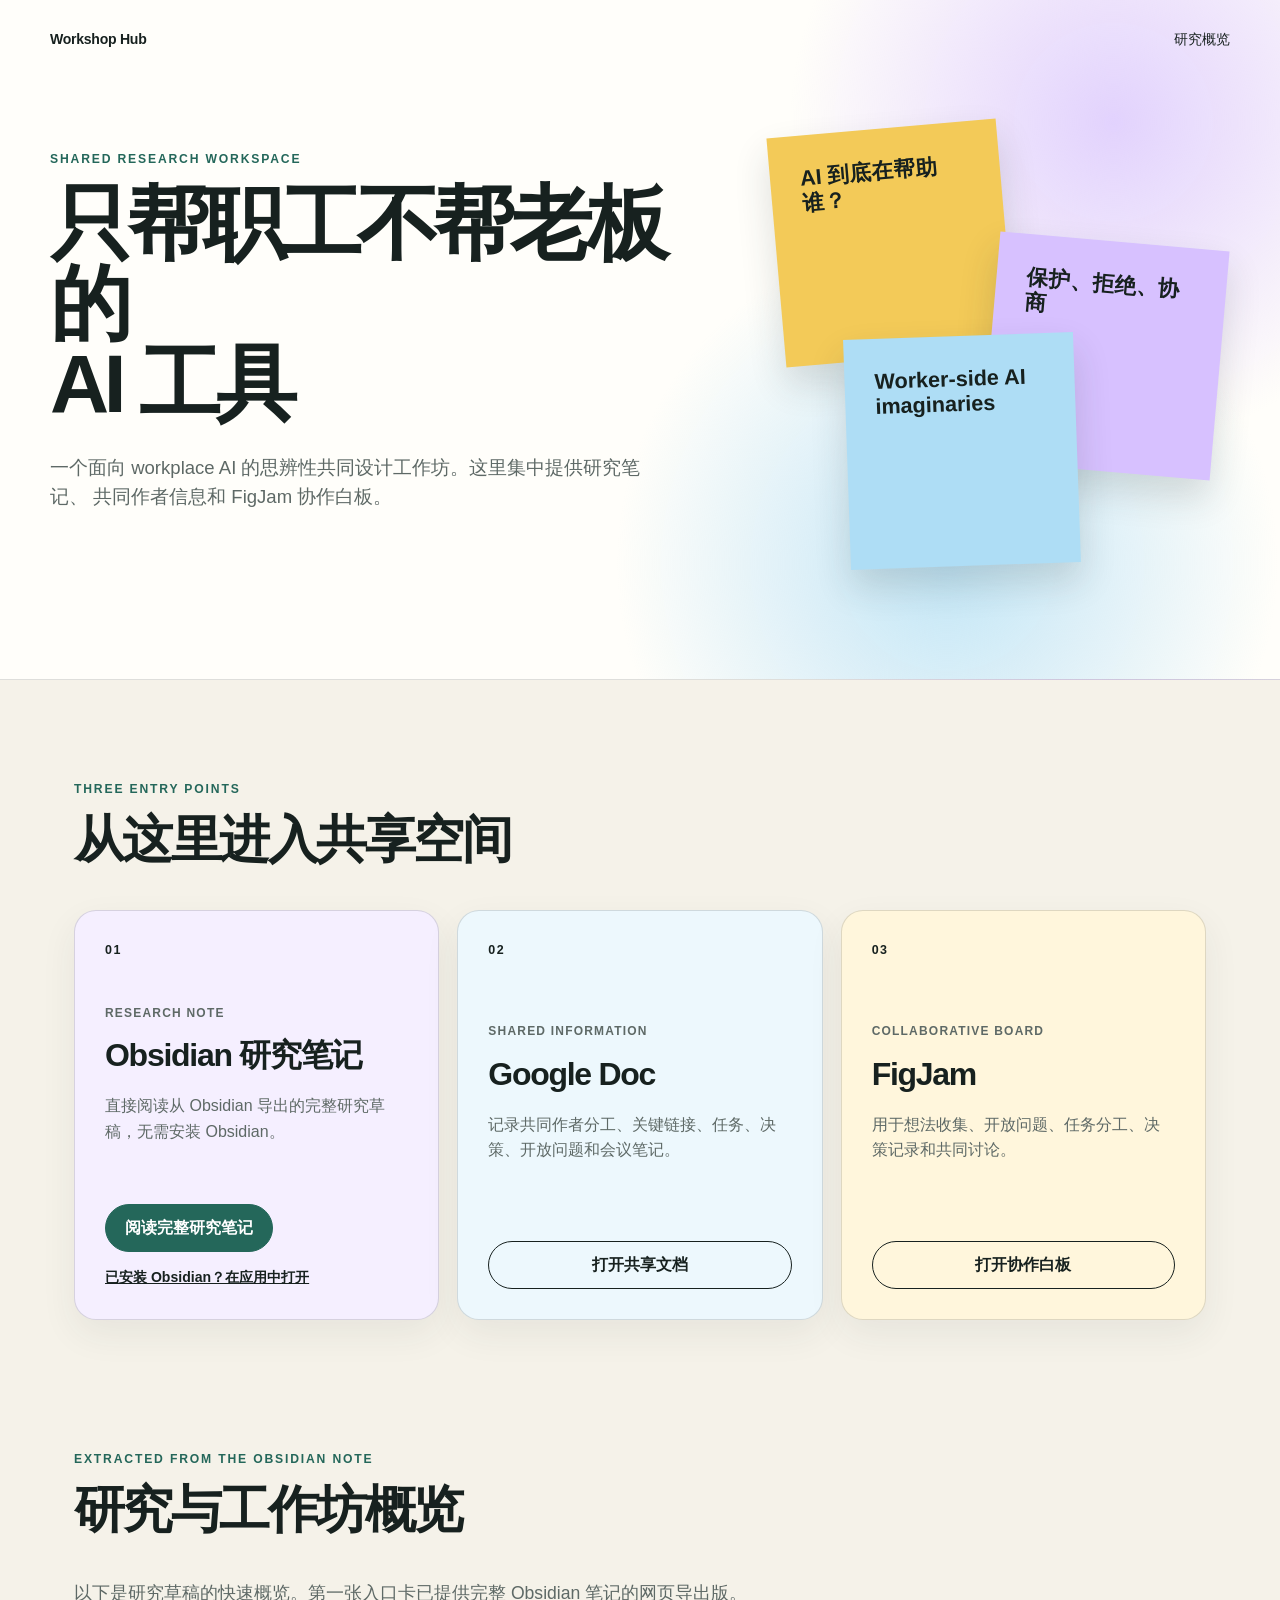
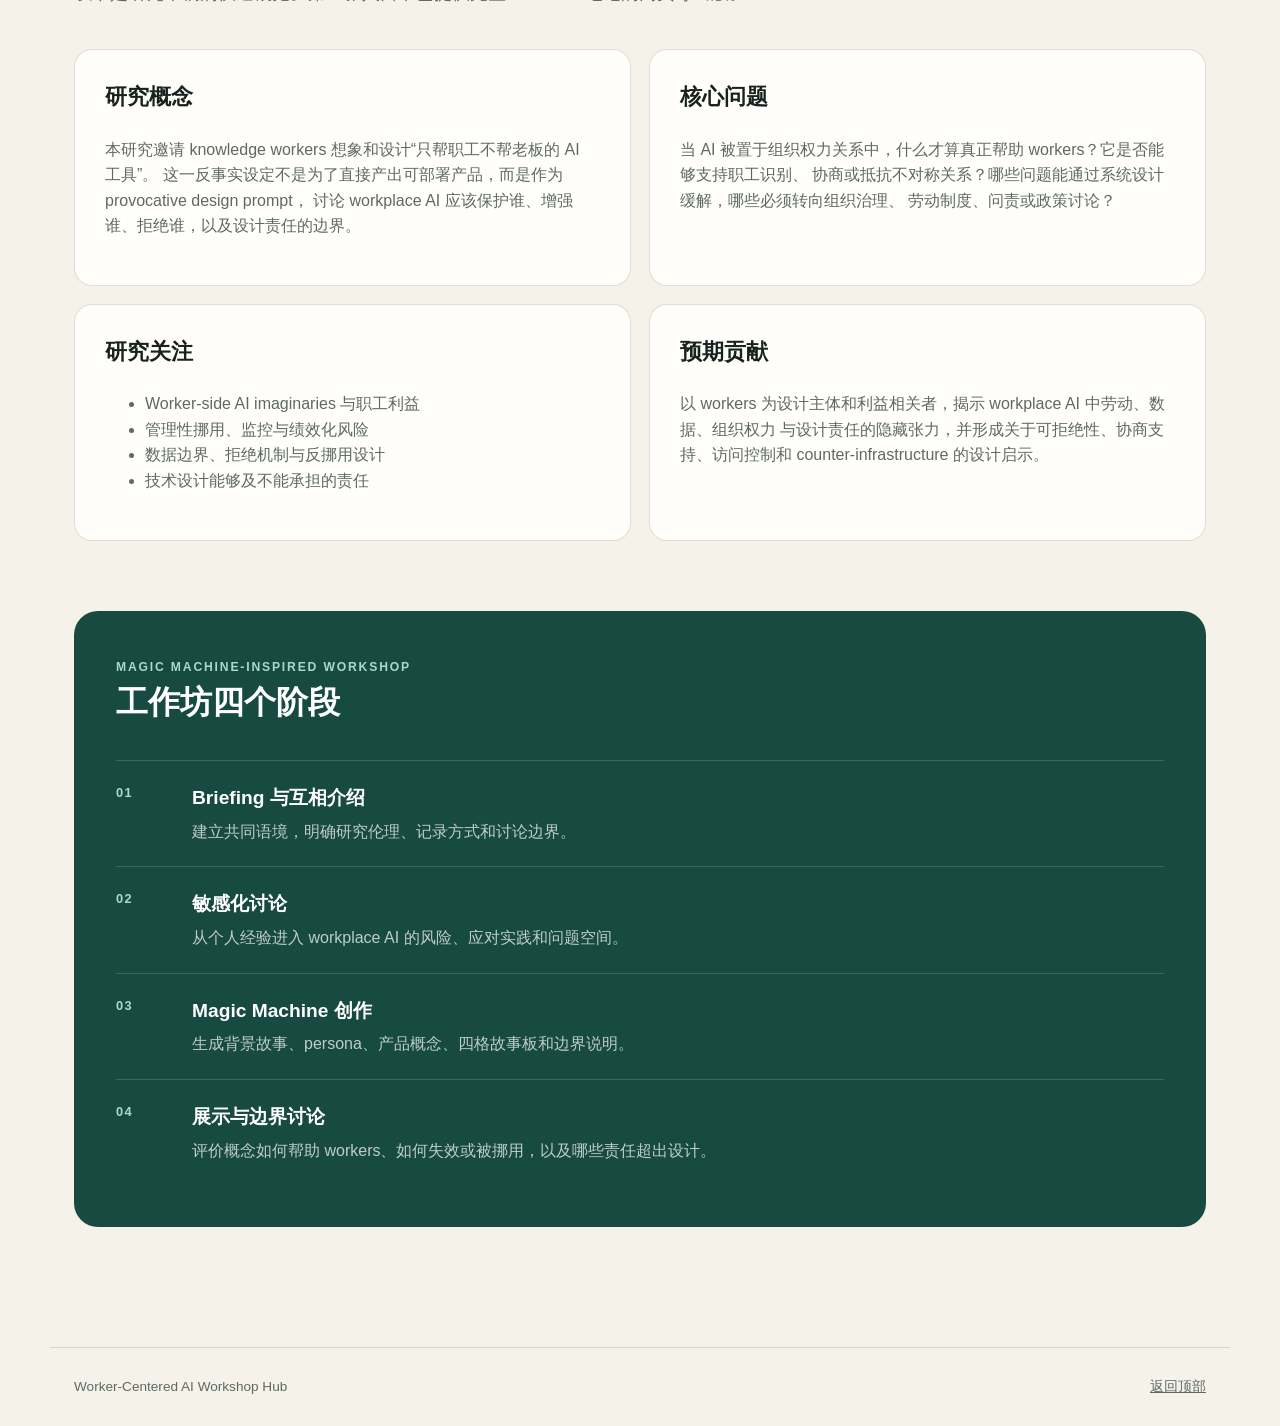
==== index.html @ a4d55bc5 "Publish full Obsidian workshop note" ====
<!doctype html>
<html lang="zh-CN">
<head>
  <meta charset="utf-8">
  <meta name="viewport" content="width=device-width, initial-scale=1">
  <title>只帮职工不帮老板的 AI 工具 | Workshop Hub</title>
  <meta name="description" content="面向共同作者的 Worker-Centered AI Workshop 共享入口：Obsidian 研究笔记、Google Doc 和 FigJam。">
  <meta property="og:type" content="website">
  <meta property="og:title" content="Worker-Centered AI Workshop Hub">
  <meta property="og:description" content="研究笔记、共享文档与协作白板的统一入口。">
  <meta property="og:url" content="https://xuexiao-sean.github.io/worker-centered-ai-workshop/">
  <meta property="og:image" content="https://xuexiao-sean.github.io/worker-centered-ai-workshop/preview.png">
  <meta property="og:image:alt" content="Worker-Centered AI Workshop Hub">
  <meta name="twitter:card" content="summary_large_image">
  <meta name="twitter:title" content="Worker-Centered AI Workshop Hub">
  <meta name="twitter:description" content="研究笔记、共享文档与协作白板的统一入口。">
  <meta name="twitter:image" content="https://xuexiao-sean.github.io/worker-centered-ai-workshop/preview.png">
  <link rel="stylesheet" href="styles.css">
</head>
<body>
  <header class="hero">
    <nav>
      <span class="wordmark">Workshop Hub</span>
      <a href="#overview">研究概览</a>
    </nav>
    <div class="hero-grid">
      <div>
        <p class="eyebrow">Shared research workspace</p>
        <h1>只帮职工不帮老板的<br>AI 工具</h1>
        <p class="hero-copy">
          一个面向 workplace AI 的思辨性共同设计工作坊。这里集中提供研究笔记、
          共同作者信息和 FigJam 协作白板。
        </p>
      </div>
      <div class="sticky-stack" aria-hidden="true">
        <div class="sticky yellow">AI 到底在帮助谁？</div>
        <div class="sticky violet">保护、拒绝、协商</div>
        <div class="sticky blue">Worker-side AI imaginaries</div>
      </div>
    </div>
  </header>

  <main>
    <section class="entry-section" aria-labelledby="entry-title">
      <div class="section-heading">
        <p class="eyebrow">Three entry points</p>
        <h2 id="entry-title">从这里进入共享空间</h2>
      </div>

      <div class="entry-grid">
        <article class="entry-card obsidian-card">
          <span class="card-number">01</span>
          <div>
            <p class="card-kicker">Research note</p>
            <h3>Obsidian 研究笔记</h3>
            <p>直接阅读从 Obsidian 导出的完整研究草稿，无需安装 Obsidian。</p>
          </div>
          <div class="card-actions">
            <a class="button primary" href="note.html">阅读完整研究笔记</a>
            <a
              class="text-link"
              href="obsidian://open?vault=New&amp;file=%E5%8F%AA%E5%B8%AE%E8%81%8C%E5%B7%A5%E4%B8%8D%E5%B8%AE%E8%80%81%E6%9D%BF%E7%9A%84AI%E5%B7%A5%E5%85%B7%20%E8%AE%BE%E8%AE%A1%E5%B7%A5%E4%BD%9C%E5%9D%8A"
            >已安装 Obsidian？在应用中打开</a>
          </div>
        </article>

        <article class="entry-card doc-card">
          <span class="card-number">02</span>
          <div>
            <p class="card-kicker">Shared information</p>
            <h3>Google Doc</h3>
            <p>记录共同作者分工、关键链接、任务、决策、开放问题和会议笔记。</p>
          </div>
          <a
            class="button"
            href="https://docs.google.com/document/d/18f2Ceizj-aNoRH06cTeXVBerewqYOq-yPvofS_Jvntw/edit"
          >打开共享文档</a>
        </article>

        <article class="entry-card figjam-card">
          <span class="card-number">03</span>
          <div>
            <p class="card-kicker">Collaborative board</p>
            <h3>FigJam</h3>
            <p>用于想法收集、开放问题、任务分工、决策记录和共同讨论。</p>
          </div>
          <a
            class="button"
            href="https://www.figma.com/board/lMShEowR6OIwgk7V3g01PI/Co-author-Shared-Workspace"
          >打开协作白板</a>
        </article>
      </div>
    </section>

    <section class="overview" id="overview" aria-labelledby="overview-title">
      <div class="overview-intro">
        <p class="eyebrow">Extracted from the Obsidian note</p>
        <h2 id="overview-title">研究与工作坊概览</h2>
        <p>
          以下是研究草稿的快速概览。第一张入口卡已提供完整 Obsidian 笔记的网页导出版。
        </p>
      </div>

      <div class="content-grid">
        <article>
          <h3>研究概念</h3>
          <p>
            本研究邀请 knowledge workers 想象和设计“只帮职工不帮老板的 AI 工具”。
            这一反事实设定不是为了直接产出可部署产品，而是作为 provocative design prompt，
            讨论 workplace AI 应该保护谁、增强谁、拒绝谁，以及设计责任的边界。
          </p>
        </article>
        <article>
          <h3>核心问题</h3>
          <p>
            当 AI 被置于组织权力关系中，什么才算真正帮助 workers？它是否能够支持职工识别、
            协商或抵抗不对称关系？哪些问题能通过系统设计缓解，哪些必须转向组织治理、
            劳动制度、问责或政策讨论？
          </p>
        </article>
        <article>
          <h3>研究关注</h3>
          <ul>
            <li>Worker-side AI imaginaries 与职工利益</li>
            <li>管理性挪用、监控与绩效化风险</li>
            <li>数据边界、拒绝机制与反挪用设计</li>
            <li>技术设计能够及不能承担的责任</li>
          </ul>
        </article>
        <article>
          <h3>预期贡献</h3>
          <p>
            以 workers 为设计主体和利益相关者，揭示 workplace AI 中劳动、数据、组织权力
            与设计责任的隐藏张力，并形成关于可拒绝性、协商支持、访问控制和
            counter-infrastructure 的设计启示。
          </p>
        </article>
      </div>

      <div class="workshop-flow">
        <div class="flow-heading">
          <p class="eyebrow">Magic Machine-inspired workshop</p>
          <h3>工作坊四个阶段</h3>
        </div>
        <ol>
          <li>
            <span>01</span>
            <div><strong>Briefing 与互相介绍</strong><p>建立共同语境，明确研究伦理、记录方式和讨论边界。</p></div>
          </li>
          <li>
            <span>02</span>
            <div><strong>敏感化讨论</strong><p>从个人经验进入 workplace AI 的风险、应对实践和问题空间。</p></div>
          </li>
          <li>
            <span>03</span>
            <div><strong>Magic Machine 创作</strong><p>生成背景故事、persona、产品概念、四格故事板和边界说明。</p></div>
          </li>
          <li>
            <span>04</span>
            <div><strong>展示与边界讨论</strong><p>评价概念如何帮助 workers、如何失效或被挪用，以及哪些责任超出设计。</p></div>
          </li>
        </ol>
      </div>
    </section>
  </main>

  <footer>
    <p>Worker-Centered AI Workshop Hub</p>
    <a href="#top">返回顶部</a>
  </footer>
</body>
</html>
---- styles.css ----
:root {
  --ink: #17211f;
  --muted: #5e6966;
  --line: rgba(23, 33, 31, 0.14);
  --paper: #f5f2e9;
  --surface: #fffefa;
  --green: #24675a;
  --green-dark: #174a41;
  --yellow: #f3ca58;
  --violet: #d7c1ff;
  --blue: #aeddF5;
  --pink: #f5cce2;
}

* { box-sizing: border-box; }
html { scroll-behavior: smooth; }
body {
  margin: 0;
  color: var(--ink);
  background: var(--paper);
  font-family: Inter, ui-sans-serif, -apple-system, BlinkMacSystemFont, "Segoe UI", sans-serif;
  line-height: 1.6;
}
a { color: inherit; }
.hero {
  min-height: 680px;
  padding: 28px max(24px, calc((100vw - 1180px) / 2));
  overflow: hidden;
  background:
    radial-gradient(circle at 87% 18%, rgba(215,193,255,.72), transparent 26%),
    radial-gradient(circle at 74% 83%, rgba(174,221,245,.74), transparent 30%),
    var(--surface);
  border-bottom: 1px solid var(--line);
}
nav {
  display: flex;
  align-items: center;
  justify-content: space-between;
  font-size: .88rem;
}
nav a { text-decoration: none; }
.wordmark { font-weight: 850; letter-spacing: -.02em; }
.hero-grid {
  display: grid;
  grid-template-columns: 1.1fr .9fr;
  align-items: center;
  gap: 60px;
  min-height: 580px;
}
.eyebrow {
  margin: 0 0 14px;
  color: var(--green);
  font-size: .76rem;
  font-weight: 850;
  letter-spacing: .15em;
  text-transform: uppercase;
}
h1, h2, h3, p { margin-top: 0; }
h1 {
  margin-bottom: 28px;
  font-size: clamp(3rem, 6.4vw, 6.3rem);
  line-height: .98;
  letter-spacing: -.065em;
}
.hero-copy {
  max-width: 670px;
  color: var(--muted);
  font-size: 1.16rem;
}
.sticky-stack { position: relative; min-height: 450px; }
.sticky {
  position: absolute;
  width: 230px;
  min-height: 230px;
  padding: 30px;
  box-shadow: 0 18px 36px rgba(38,52,48,.16);
  font-size: 1.35rem;
  font-weight: 820;
  line-height: 1.18;
}
.sticky.yellow { top: 12px; left: 10%; transform: rotate(-5deg); background: var(--yellow); }
.sticky.violet { top: 125px; right: 2%; transform: rotate(5deg); background: var(--violet); }
.sticky.blue { bottom: 0; left: 24%; transform: rotate(-2deg); background: var(--blue); }
main { max-width: 1180px; margin: auto; padding: 100px 24px 120px; }
.section-heading { max-width: 700px; margin-bottom: 38px; }
h2 { font-size: clamp(2.4rem, 4vw, 4.5rem); line-height: 1.05; letter-spacing: -.05em; }
.entry-grid { display: grid; grid-template-columns: repeat(3, 1fr); gap: 18px; }
.entry-card {
  min-height: 410px;
  padding: 30px;
  display: flex;
  flex-direction: column;
  justify-content: space-between;
  border: 1px solid var(--line);
  border-radius: 22px;
  box-shadow: 0 14px 36px rgba(42,54,51,.07);
}
.obsidian-card { background: #f5efff; }
.doc-card { background: #edf8fd; }
.figjam-card { background: #fff6dc; }
.card-number { font-size: .78rem; font-weight: 850; letter-spacing: .12em; }
.card-kicker { margin-bottom: 7px; color: var(--muted); font-size: .75rem; font-weight: 800; text-transform: uppercase; letter-spacing: .1em; }
.entry-card h3 { margin-bottom: 12px; font-size: 2rem; letter-spacing: -.04em; }
.entry-card p { color: var(--muted); }
.button {
  display: inline-flex;
  min-height: 48px;
  padding: 0 19px;
  align-items: center;
  justify-content: center;
  border: 1px solid var(--ink);
  border-radius: 999px;
  font-weight: 800;
  text-decoration: none;
}
.button.primary { color: white; border-color: var(--green); background: var(--green); }
.button:hover { transform: translateY(-2px); box-shadow: 0 9px 20px rgba(28,55,49,.12); }
.card-actions { display: flex; flex-direction: column; align-items: flex-start; gap: 14px; }
.text-link { font-size: .88rem; font-weight: 780; }
.overview { padding-top: 130px; }
.overview-intro { max-width: 760px; }
.overview-intro > p:last-child { color: var(--muted); font-size: 1.1rem; }
.content-grid { display: grid; grid-template-columns: repeat(2, 1fr); gap: 18px; margin-top: 42px; }
.content-grid article {
  padding: 30px;
  border: 1px solid var(--line);
  border-radius: 18px;
  background: var(--surface);
}
.content-grid h3 { font-size: 1.35rem; }
.content-grid p, .content-grid li { color: var(--muted); }
.workshop-flow { margin-top: 70px; padding: 42px; border-radius: 24px; color: white; background: var(--green-dark); }
.workshop-flow .eyebrow { color: #a9d9cb; }
.workshop-flow h3 { font-size: 2rem; }
.workshop-flow ol { margin: 32px 0 0; padding: 0; list-style: none; }
.workshop-flow li { display: grid; grid-template-columns: 54px 1fr; gap: 22px; padding: 22px 0; border-top: 1px solid rgba(255,255,255,.16); }
.workshop-flow li > span { color: #a9d9cb; font-size: .8rem; font-weight: 850; letter-spacing: .1em; }
.workshop-flow strong { font-size: 1.2rem; }
.workshop-flow p { margin: 5px 0 0; color: rgba(255,255,255,.72); }
footer {
  max-width: 1180px;
  margin: auto;
  padding: 28px 24px;
  display: flex;
  justify-content: space-between;
  border-top: 1px solid var(--line);
  color: var(--muted);
  font-size: .85rem;
}
footer p { margin: 0; }
@media (max-width: 850px) {
  .hero-grid, .entry-grid, .content-grid { grid-template-columns: 1fr; }
  .hero-grid { padding-top: 80px; }
  .sticky-stack { min-height: 420px; }
  .entry-card { min-height: 330px; }
}
@media (max-width: 520px) {
  .hero { min-height: auto; }
  .sticky { width: 180px; min-height: 180px; padding: 22px; font-size: 1.05rem; }
  .workshop-flow { padding: 28px 22px; }
}
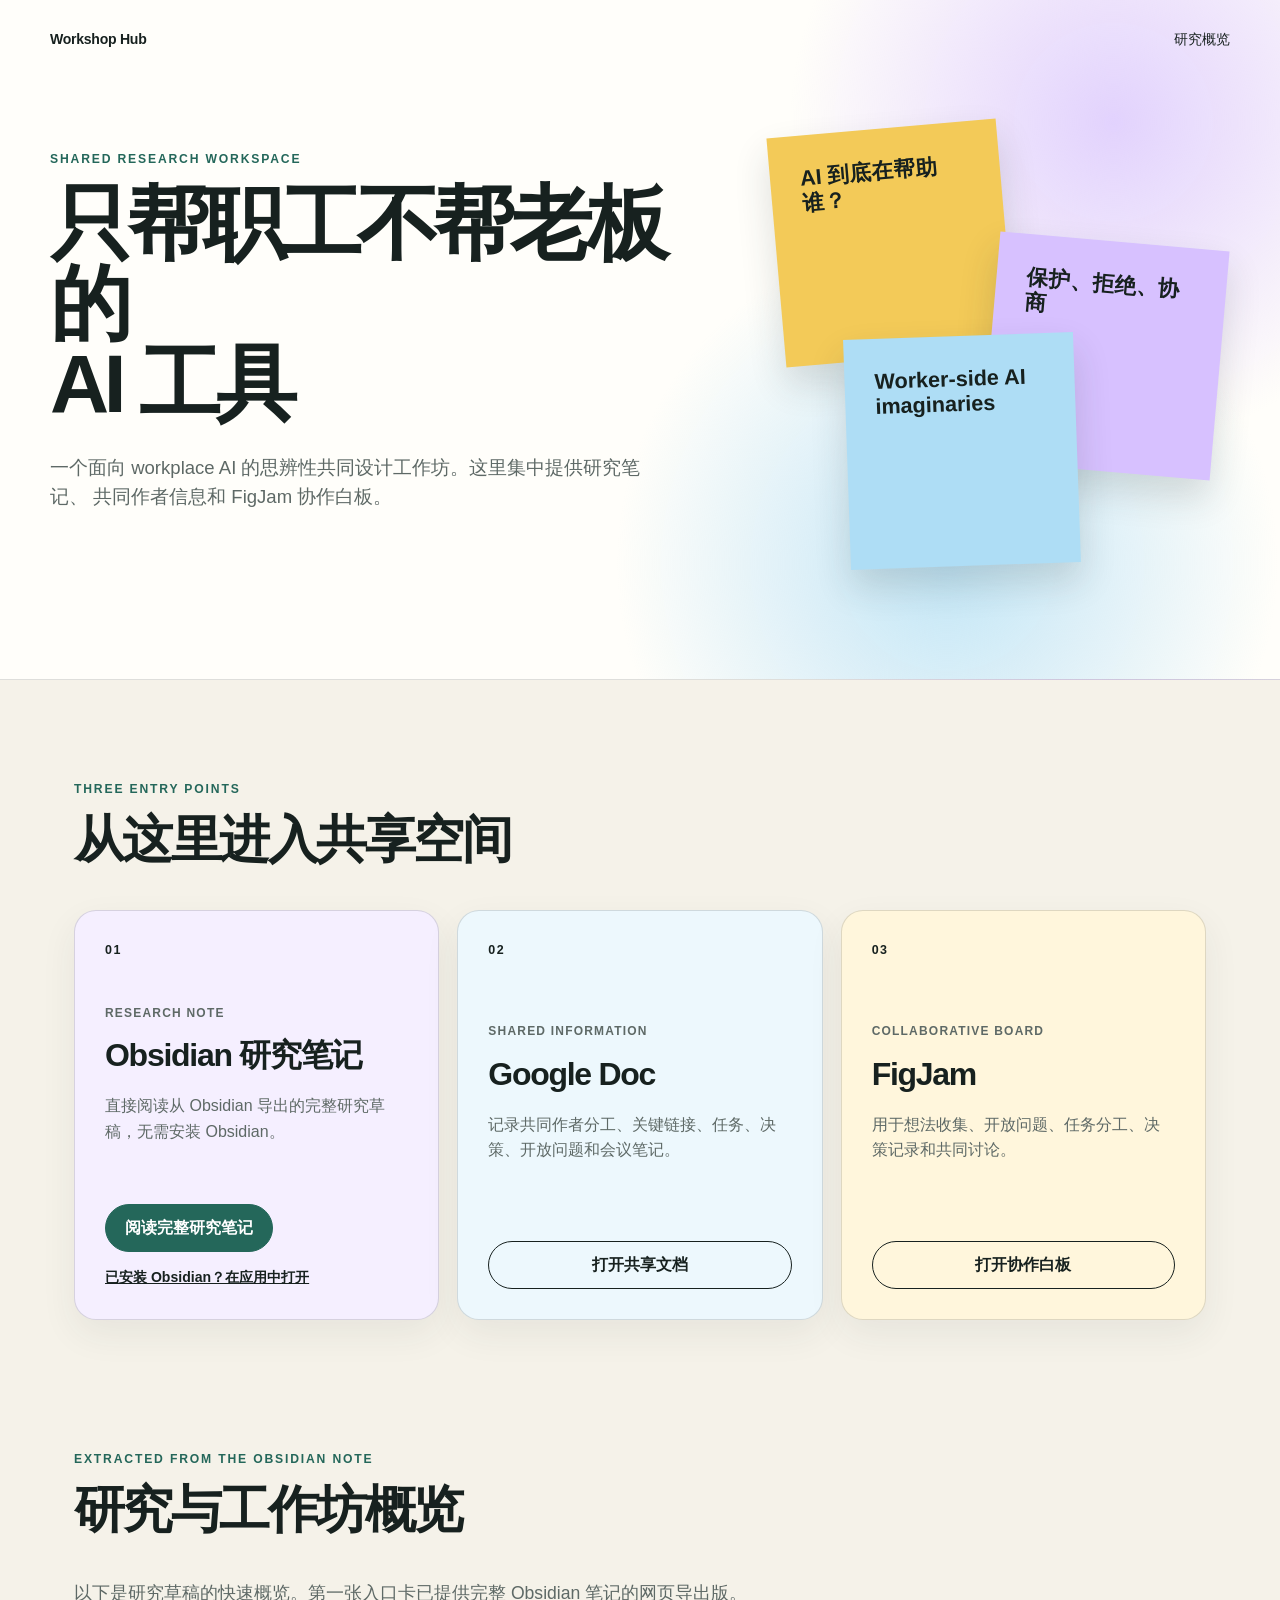
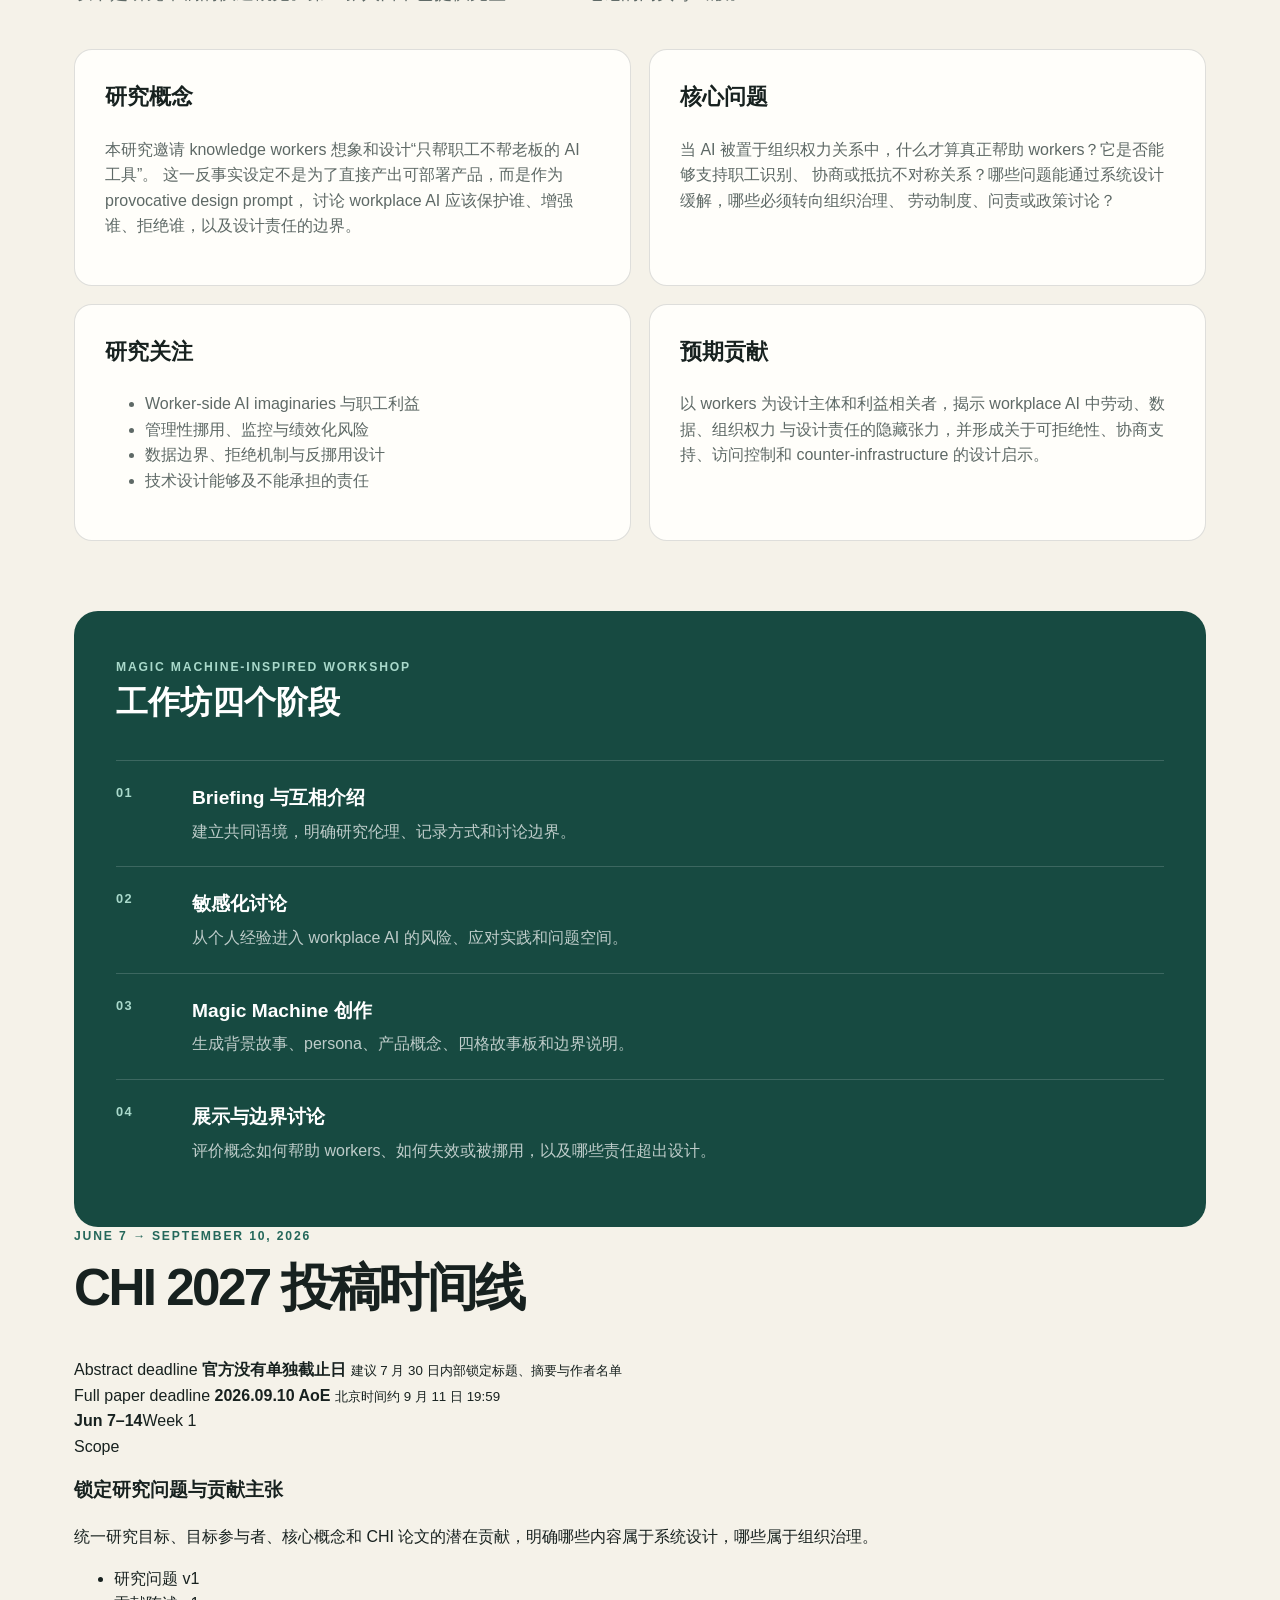
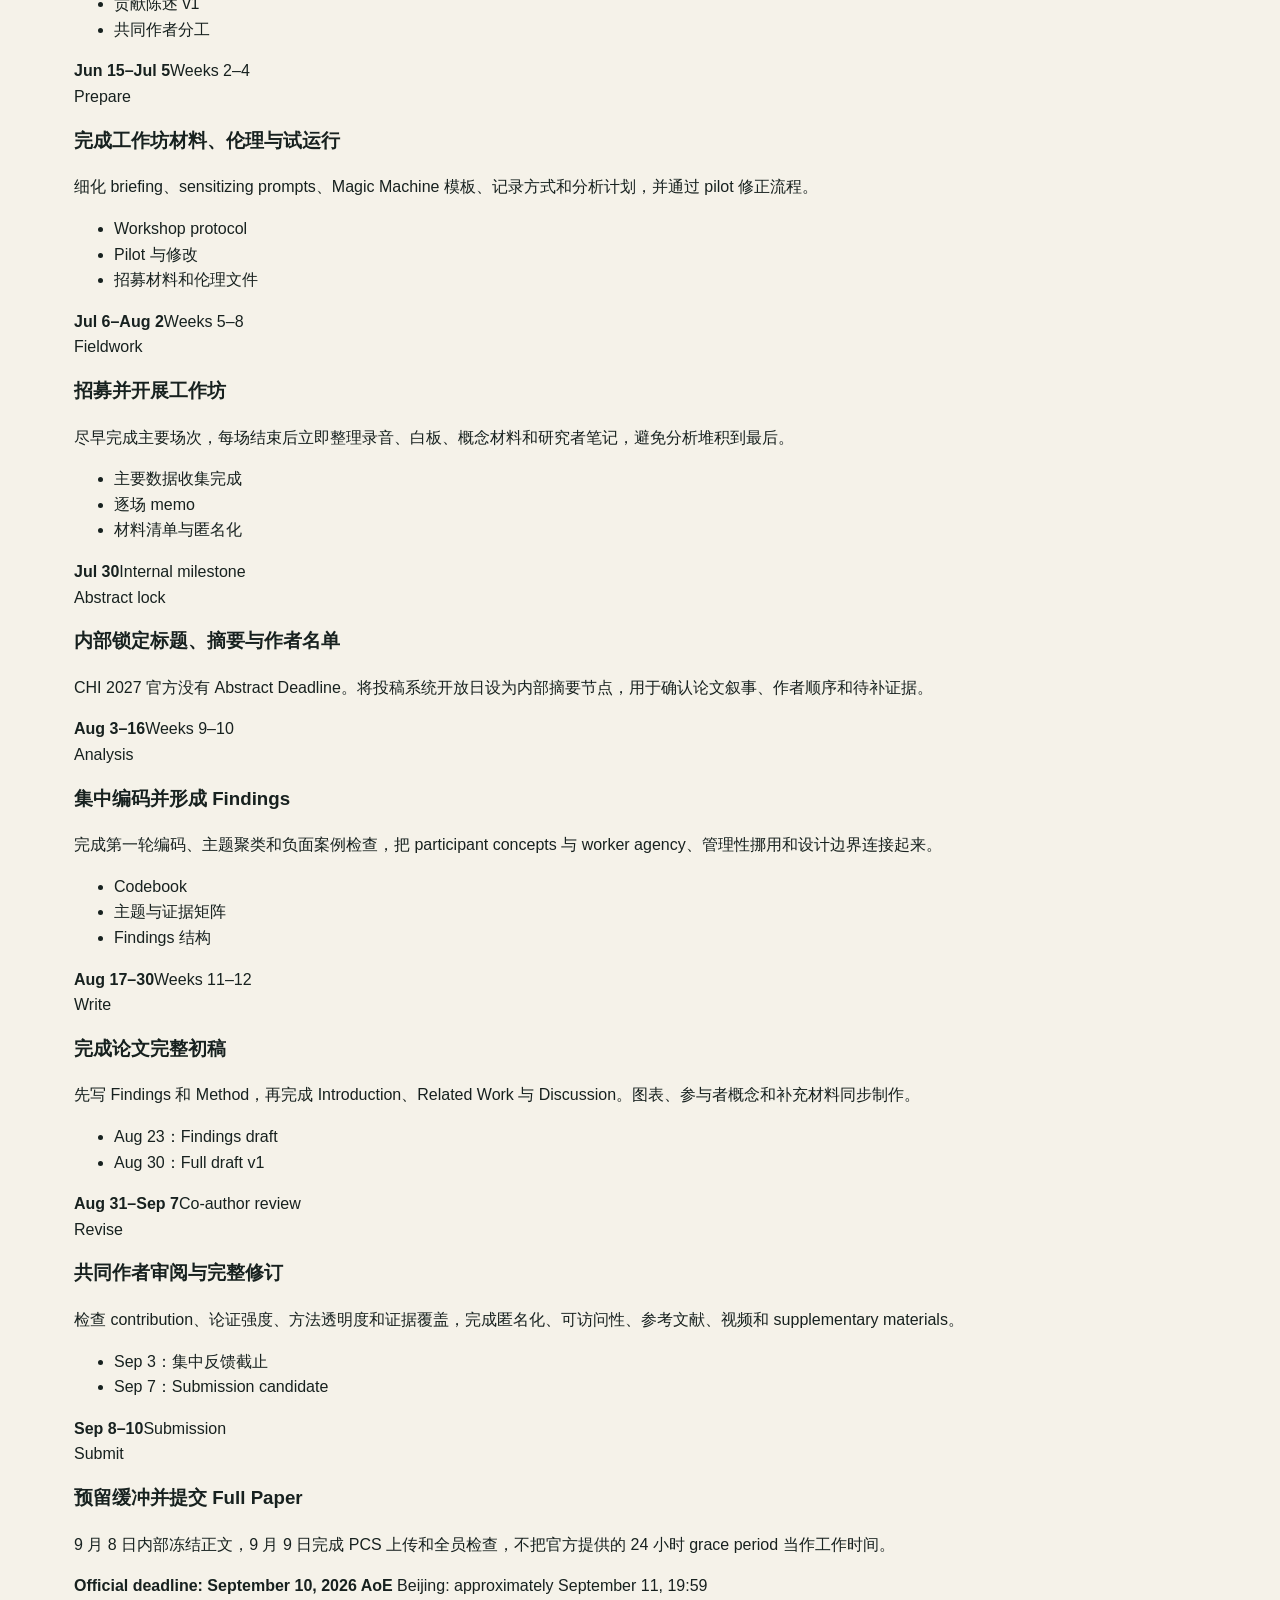
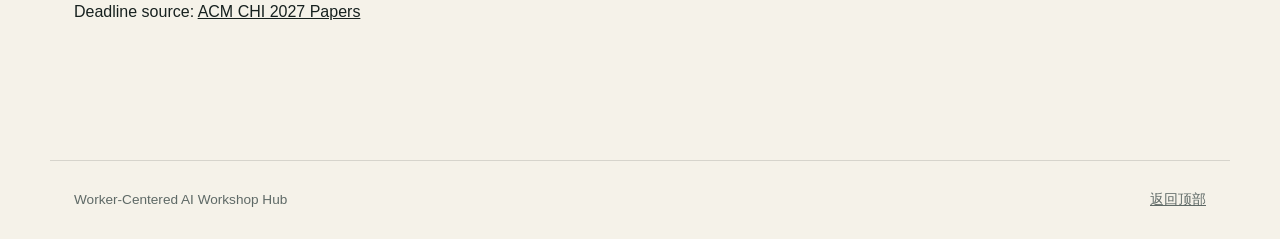
==== commit b21bae51: "Add CHI 2027 submission timeline" ====
--- a/index.html
+++ b/index.html
@@ -162,6 +162,116 @@
         </ol>
       </div>
     </section>
+
+    <section class="submission-plan" id="timeline" aria-labelledby="timeline-title">
+      <div class="timeline-header">
+        <div>
+          <p class="eyebrow">June 7 → September 10, 2026</p>
+          <h2 id="timeline-title">CHI 2027 投稿时间线</h2>
+        </div>
+        <div class="deadline-summary">
+          <div>
+            <span>Abstract deadline</span>
+            <strong>官方没有单独截止日</strong>
+            <small>建议 7 月 30 日内部锁定标题、摘要与作者名单</small>
+          </div>
+          <div class="deadline-primary">
+            <span>Full paper deadline</span>
+            <strong>2026.09.10 AoE</strong>
+            <small>北京时间约 9 月 11 日 19:59</small>
+          </div>
+        </div>
+      </div>
+
+      <div class="timeline">
+        <article class="timeline-item">
+          <div class="timeline-date"><strong>Jun 7–14</strong><span>Week 1</span></div>
+          <div class="timeline-body">
+            <p class="timeline-phase">Scope</p>
+            <h3>锁定研究问题与贡献主张</h3>
+            <p>统一研究目标、目标参与者、核心概念和 CHI 论文的潜在贡献，明确哪些内容属于系统设计，哪些属于组织治理。</p>
+            <ul><li>研究问题 v1</li><li>贡献陈述 v1</li><li>共同作者分工</li></ul>
+          </div>
+        </article>
+
+        <article class="timeline-item">
+          <div class="timeline-date"><strong>Jun 15–Jul 5</strong><span>Weeks 2–4</span></div>
+          <div class="timeline-body">
+            <p class="timeline-phase">Prepare</p>
+            <h3>完成工作坊材料、伦理与试运行</h3>
+            <p>细化 briefing、sensitizing prompts、Magic Machine 模板、记录方式和分析计划，并通过 pilot 修正流程。</p>
+            <ul><li>Workshop protocol</li><li>Pilot 与修改</li><li>招募材料和伦理文件</li></ul>
+          </div>
+        </article>
+
+        <article class="timeline-item">
+          <div class="timeline-date"><strong>Jul 6–Aug 2</strong><span>Weeks 5–8</span></div>
+          <div class="timeline-body">
+            <p class="timeline-phase">Fieldwork</p>
+            <h3>招募并开展工作坊</h3>
+            <p>尽早完成主要场次，每场结束后立即整理录音、白板、概念材料和研究者笔记，避免分析堆积到最后。</p>
+            <ul><li>主要数据收集完成</li><li>逐场 memo</li><li>材料清单与匿名化</li></ul>
+          </div>
+        </article>
+
+        <article class="timeline-item milestone">
+          <div class="timeline-date"><strong>Jul 30</strong><span>Internal milestone</span></div>
+          <div class="timeline-body">
+            <p class="timeline-phase">Abstract lock</p>
+            <h3>内部锁定标题、摘要与作者名单</h3>
+            <p>CHI 2027 官方没有 Abstract Deadline。将投稿系统开放日设为内部摘要节点，用于确认论文叙事、作者顺序和待补证据。</p>
+          </div>
+        </article>
+
+        <article class="timeline-item">
+          <div class="timeline-date"><strong>Aug 3–16</strong><span>Weeks 9–10</span></div>
+          <div class="timeline-body">
+            <p class="timeline-phase">Analysis</p>
+            <h3>集中编码并形成 Findings</h3>
+            <p>完成第一轮编码、主题聚类和负面案例检查，把 participant concepts 与 worker agency、管理性挪用和设计边界连接起来。</p>
+            <ul><li>Codebook</li><li>主题与证据矩阵</li><li>Findings 结构</li></ul>
+          </div>
+        </article>
+
+        <article class="timeline-item">
+          <div class="timeline-date"><strong>Aug 17–30</strong><span>Weeks 11–12</span></div>
+          <div class="timeline-body">
+            <p class="timeline-phase">Write</p>
+            <h3>完成论文完整初稿</h3>
+            <p>先写 Findings 和 Method，再完成 Introduction、Related Work 与 Discussion。图表、参与者概念和补充材料同步制作。</p>
+            <ul><li>Aug 23：Findings draft</li><li>Aug 30：Full draft v1</li></ul>
+          </div>
+        </article>
+
+        <article class="timeline-item">
+          <div class="timeline-date"><strong>Aug 31–Sep 7</strong><span>Co-author review</span></div>
+          <div class="timeline-body">
+            <p class="timeline-phase">Revise</p>
+            <h3>共同作者审阅与完整修订</h3>
+            <p>检查 contribution、论证强度、方法透明度和证据覆盖，完成匿名化、可访问性、参考文献、视频和 supplementary materials。</p>
+            <ul><li>Sep 3：集中反馈截止</li><li>Sep 7：Submission candidate</li></ul>
+          </div>
+        </article>
+
+        <article class="timeline-item deadline">
+          <div class="timeline-date"><strong>Sep 8–10</strong><span>Submission</span></div>
+          <div class="timeline-body">
+            <p class="timeline-phase">Submit</p>
+            <h3>预留缓冲并提交 Full Paper</h3>
+            <p>9 月 8 日内部冻结正文，9 月 9 日完成 PCS 上传和全员检查，不把官方提供的 24 小时 grace period 当作工作时间。</p>
+            <div class="deadline-callout">
+              <strong>Official deadline: September 10, 2026 AoE</strong>
+              <span>Beijing: approximately September 11, 19:59</span>
+            </div>
+          </div>
+        </article>
+      </div>
+
+      <p class="timeline-source">
+        Deadline source:
+        <a href="https://chi2027.acm.org/papers/">ACM CHI 2027 Papers</a>
+      </p>
+    </section>
   </main>
 
   <footer>
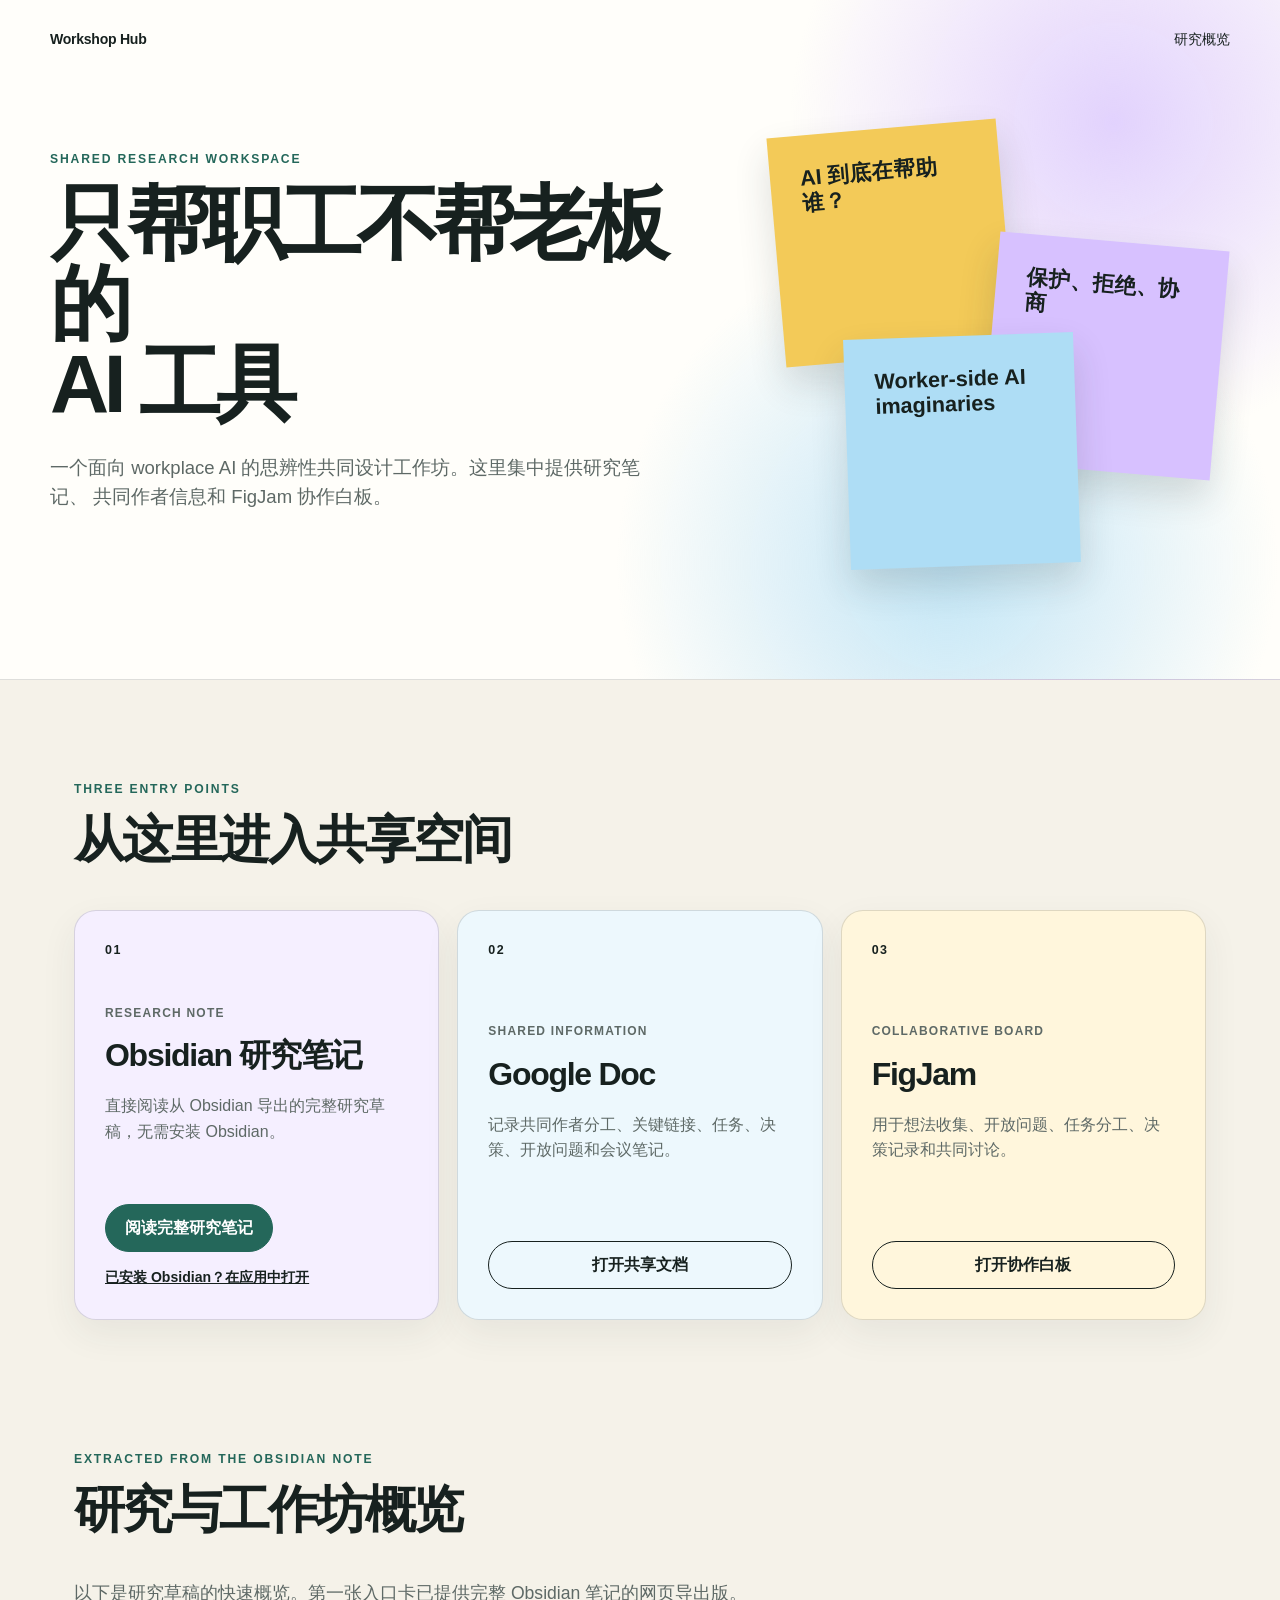
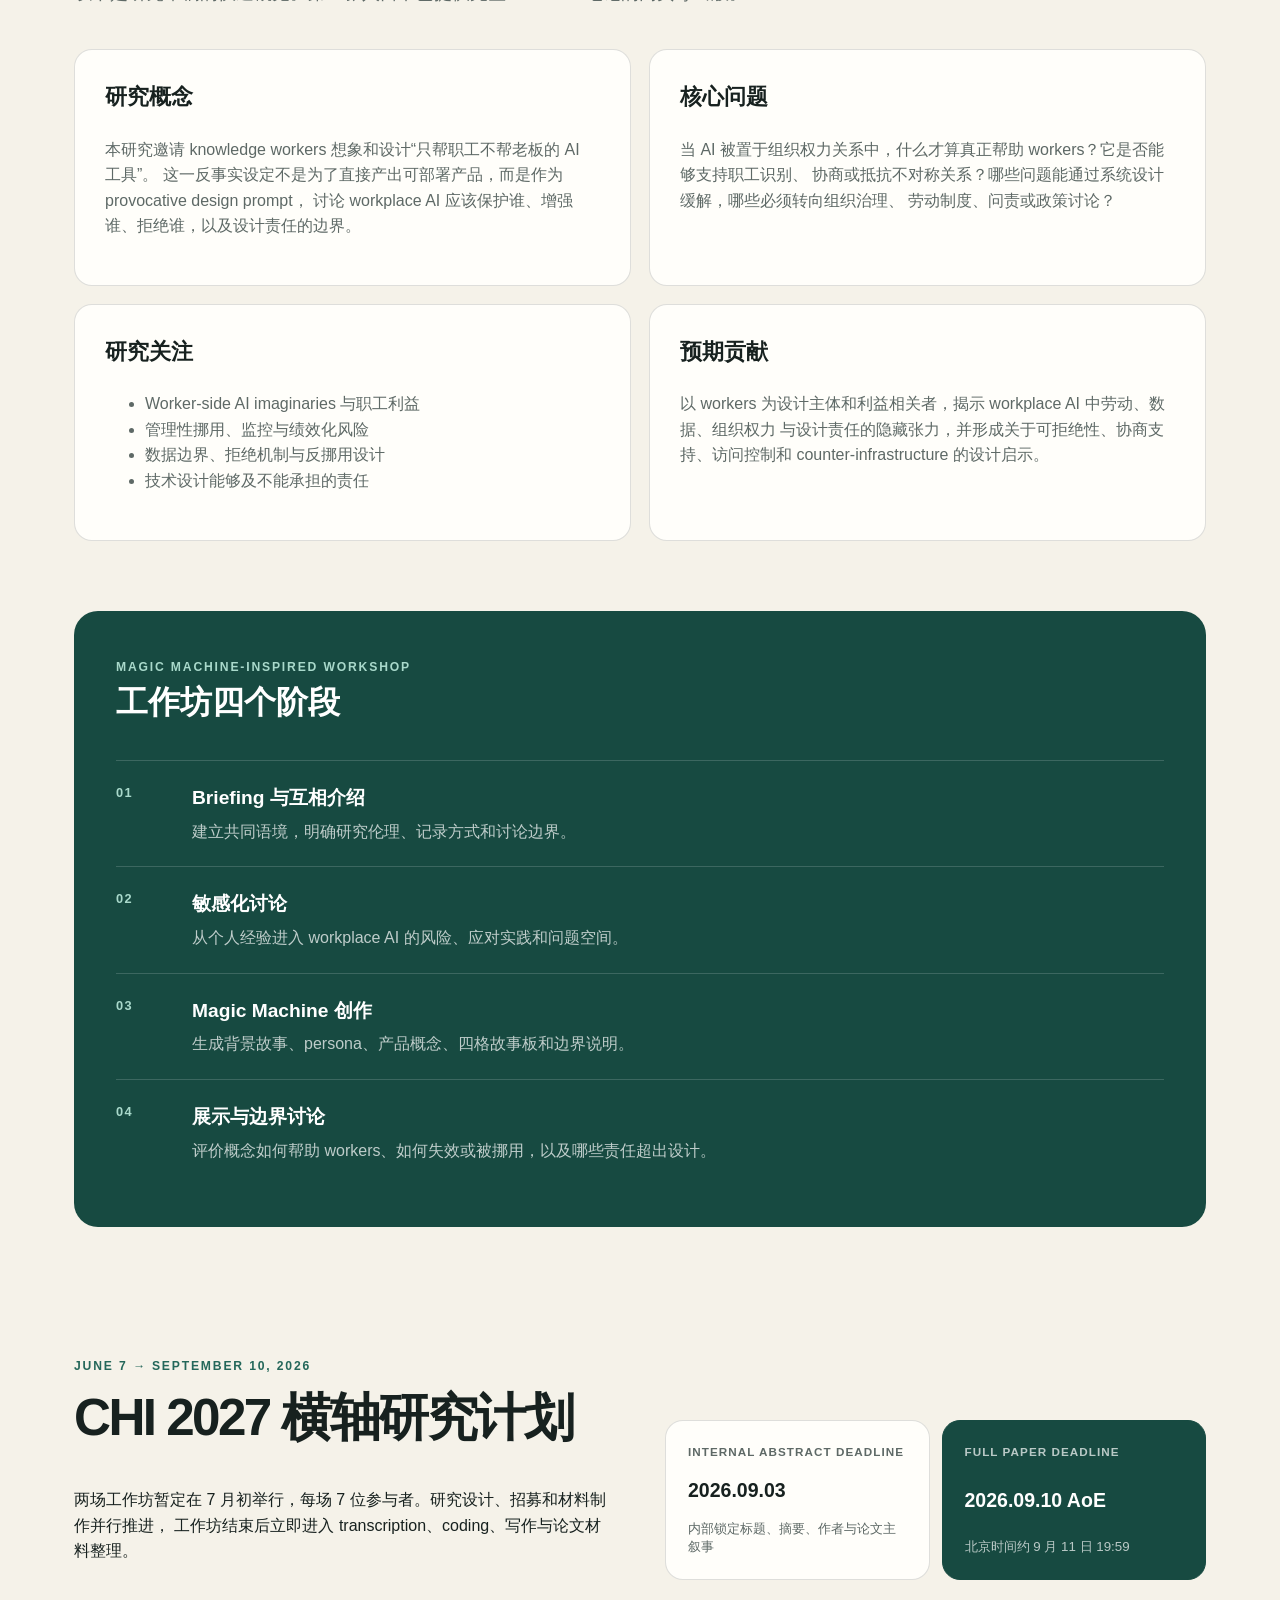
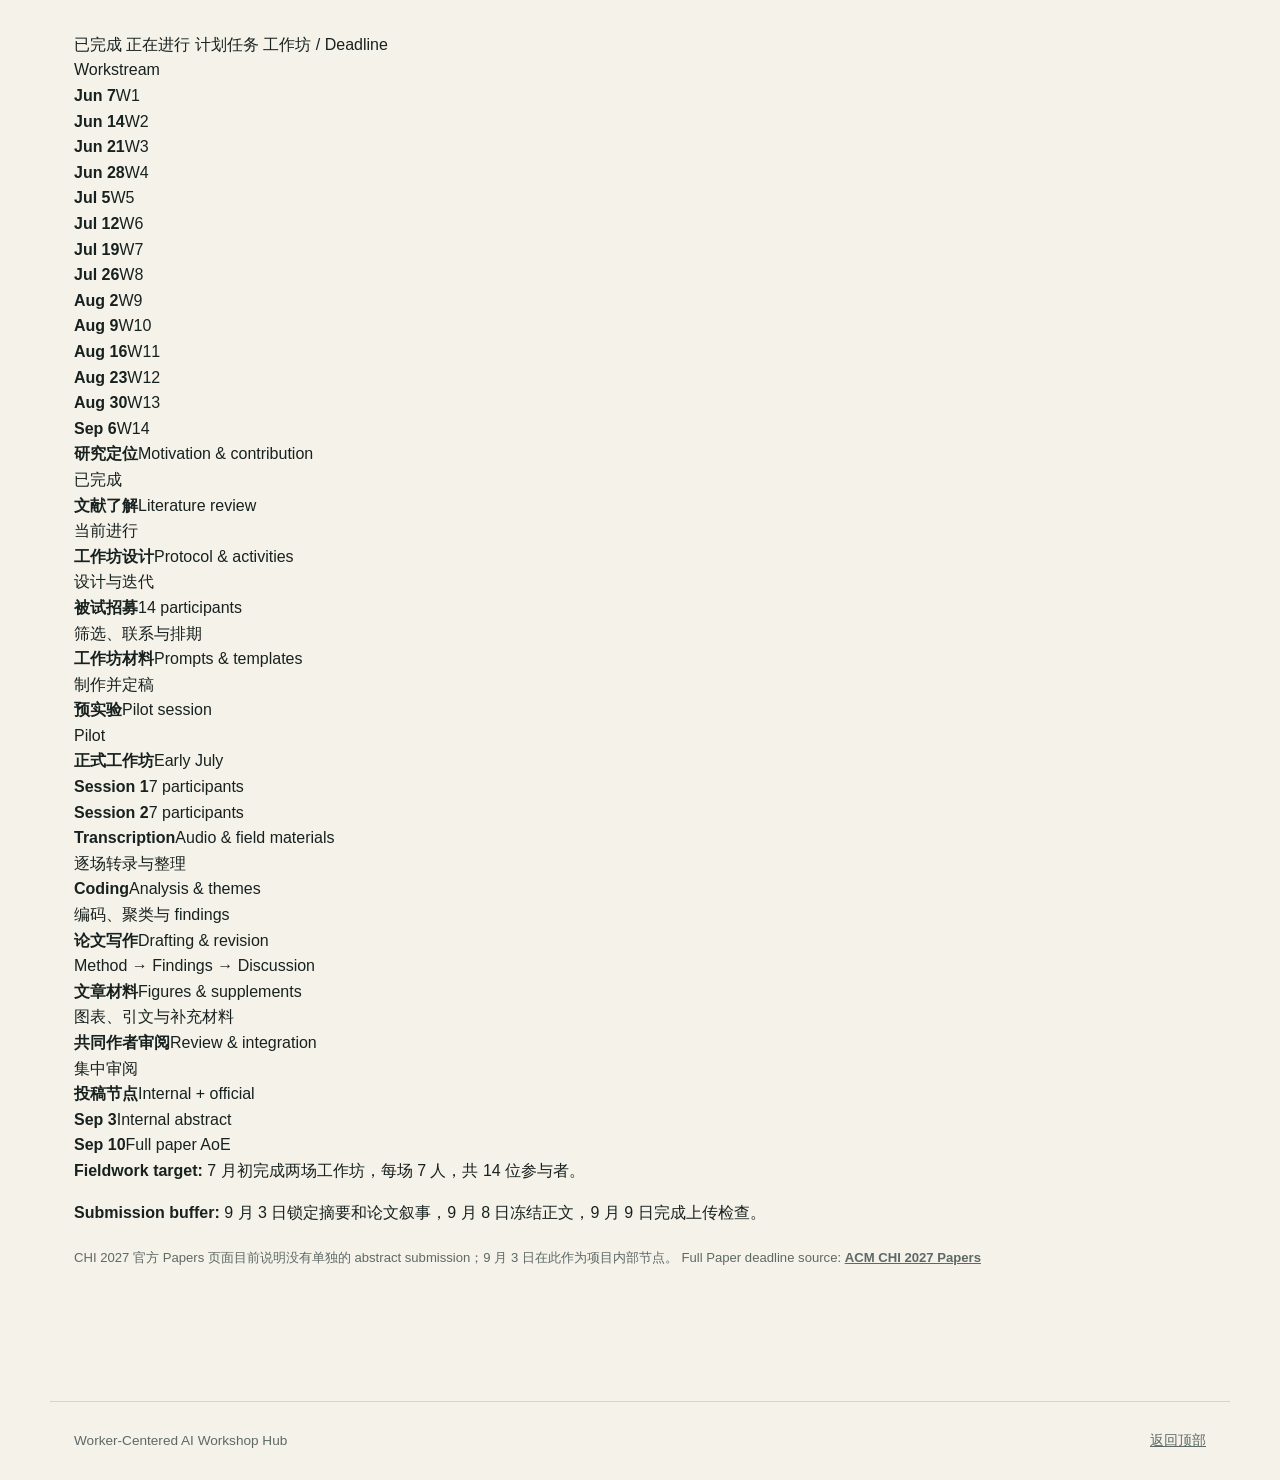
==== commit e05bcf72: "Redesign research plan as horizontal timeline" ====
--- a/index.html
+++ b/index.html
@@ -167,13 +167,17 @@
       <div class="timeline-header">
         <div>
           <p class="eyebrow">June 7 → September 10, 2026</p>
-          <h2 id="timeline-title">CHI 2027 投稿时间线</h2>
+          <h2 id="timeline-title">CHI 2027 横轴研究计划</h2>
+          <p class="timeline-lead">
+            两场工作坊暂定在 7 月初举行，每场 7 位参与者。研究设计、招募和材料制作并行推进，
+            工作坊结束后立即进入 transcription、coding、写作与论文材料整理。
+          </p>
         </div>
         <div class="deadline-summary">
           <div>
-            <span>Abstract deadline</span>
-            <strong>官方没有单独截止日</strong>
-            <small>建议 7 月 30 日内部锁定标题、摘要与作者名单</small>
+            <span>Internal abstract deadline</span>
+            <strong>2026.09.03</strong>
+            <small>内部锁定标题、摘要、作者与论文主叙事</small>
           </div>
           <div class="deadline-primary">
             <span>Full paper deadline</span>
@@ -183,92 +187,105 @@
         </div>
       </div>
 
-      <div class="timeline">
-        <article class="timeline-item">
-          <div class="timeline-date"><strong>Jun 7–14</strong><span>Week 1</span></div>
-          <div class="timeline-body">
-            <p class="timeline-phase">Scope</p>
-            <h3>锁定研究问题与贡献主张</h3>
-            <p>统一研究目标、目标参与者、核心概念和 CHI 论文的潜在贡献，明确哪些内容属于系统设计，哪些属于组织治理。</p>
-            <ul><li>研究问题 v1</li><li>贡献陈述 v1</li><li>共同作者分工</li></ul>
-          </div>
-        </article>
-
-        <article class="timeline-item">
-          <div class="timeline-date"><strong>Jun 15–Jul 5</strong><span>Weeks 2–4</span></div>
-          <div class="timeline-body">
-            <p class="timeline-phase">Prepare</p>
-            <h3>完成工作坊材料、伦理与试运行</h3>
-            <p>细化 briefing、sensitizing prompts、Magic Machine 模板、记录方式和分析计划，并通过 pilot 修正流程。</p>
-            <ul><li>Workshop protocol</li><li>Pilot 与修改</li><li>招募材料和伦理文件</li></ul>
-          </div>
-        </article>
-
-        <article class="timeline-item">
-          <div class="timeline-date"><strong>Jul 6–Aug 2</strong><span>Weeks 5–8</span></div>
-          <div class="timeline-body">
-            <p class="timeline-phase">Fieldwork</p>
-            <h3>招募并开展工作坊</h3>
-            <p>尽早完成主要场次，每场结束后立即整理录音、白板、概念材料和研究者笔记，避免分析堆积到最后。</p>
-            <ul><li>主要数据收集完成</li><li>逐场 memo</li><li>材料清单与匿名化</li></ul>
-          </div>
-        </article>
-
-        <article class="timeline-item milestone">
-          <div class="timeline-date"><strong>Jul 30</strong><span>Internal milestone</span></div>
-          <div class="timeline-body">
-            <p class="timeline-phase">Abstract lock</p>
-            <h3>内部锁定标题、摘要与作者名单</h3>
-            <p>CHI 2027 官方没有 Abstract Deadline。将投稿系统开放日设为内部摘要节点，用于确认论文叙事、作者顺序和待补证据。</p>
-          </div>
-        </article>
-
-        <article class="timeline-item">
-          <div class="timeline-date"><strong>Aug 3–16</strong><span>Weeks 9–10</span></div>
-          <div class="timeline-body">
-            <p class="timeline-phase">Analysis</p>
-            <h3>集中编码并形成 Findings</h3>
-            <p>完成第一轮编码、主题聚类和负面案例检查，把 participant concepts 与 worker agency、管理性挪用和设计边界连接起来。</p>
-            <ul><li>Codebook</li><li>主题与证据矩阵</li><li>Findings 结构</li></ul>
-          </div>
-        </article>
-
-        <article class="timeline-item">
-          <div class="timeline-date"><strong>Aug 17–30</strong><span>Weeks 11–12</span></div>
-          <div class="timeline-body">
-            <p class="timeline-phase">Write</p>
-            <h3>完成论文完整初稿</h3>
-            <p>先写 Findings 和 Method，再完成 Introduction、Related Work 与 Discussion。图表、参与者概念和补充材料同步制作。</p>
-            <ul><li>Aug 23：Findings draft</li><li>Aug 30：Full draft v1</li></ul>
-          </div>
-        </article>
-
-        <article class="timeline-item">
-          <div class="timeline-date"><strong>Aug 31–Sep 7</strong><span>Co-author review</span></div>
-          <div class="timeline-body">
-            <p class="timeline-phase">Revise</p>
-            <h3>共同作者审阅与完整修订</h3>
-            <p>检查 contribution、论证强度、方法透明度和证据覆盖，完成匿名化、可访问性、参考文献、视频和 supplementary materials。</p>
-            <ul><li>Sep 3：集中反馈截止</li><li>Sep 7：Submission candidate</li></ul>
-          </div>
-        </article>
-
-        <article class="timeline-item deadline">
-          <div class="timeline-date"><strong>Sep 8–10</strong><span>Submission</span></div>
-          <div class="timeline-body">
-            <p class="timeline-phase">Submit</p>
-            <h3>预留缓冲并提交 Full Paper</h3>
-            <p>9 月 8 日内部冻结正文，9 月 9 日完成 PCS 上传和全员检查，不把官方提供的 24 小时 grace period 当作工作时间。</p>
-            <div class="deadline-callout">
-              <strong>Official deadline: September 10, 2026 AoE</strong>
-              <span>Beijing: approximately September 11, 19:59</span>
-            </div>
-          </div>
-        </article>
-      </div>
-
+      <div class="gantt-key" aria-label="Timeline legend">
+        <span><i class="done-dot"></i>已完成</span>
+        <span><i class="active-dot"></i>正在进行</span>
+        <span><i class="plan-dot"></i>计划任务</span>
+        <span><i class="event-dot"></i>工作坊 / Deadline</span>
+      </div>
+
+      <div class="gantt-scroll" aria-label="CHI 2027 horizontal project timeline">
+        <div class="gantt">
+          <div class="gantt-axis">
+            <div class="axis-label">Workstream</div>
+            <div class="week"><strong>Jun 7</strong><span>W1</span></div>
+            <div class="week"><strong>Jun 14</strong><span>W2</span></div>
+            <div class="week"><strong>Jun 21</strong><span>W3</span></div>
+            <div class="week"><strong>Jun 28</strong><span>W4</span></div>
+            <div class="week july"><strong>Jul 5</strong><span>W5</span></div>
+            <div class="week"><strong>Jul 12</strong><span>W6</span></div>
+            <div class="week"><strong>Jul 19</strong><span>W7</span></div>
+            <div class="week"><strong>Jul 26</strong><span>W8</span></div>
+            <div class="week august"><strong>Aug 2</strong><span>W9</span></div>
+            <div class="week"><strong>Aug 9</strong><span>W10</span></div>
+            <div class="week"><strong>Aug 16</strong><span>W11</span></div>
+            <div class="week"><strong>Aug 23</strong><span>W12</span></div>
+            <div class="week"><strong>Aug 30</strong><span>W13</span></div>
+            <div class="week september"><strong>Sep 6</strong><span>W14</span></div>
+          </div>
+
+          <div class="gantt-row">
+            <div class="row-label"><strong>研究定位</strong><span>Motivation & contribution</span></div>
+            <div class="bar done" style="--start: 1; --span: 1;">已完成</div>
+          </div>
+          <div class="gantt-row">
+            <div class="row-label"><strong>文献了解</strong><span>Literature review</span></div>
+            <div class="bar active" style="--start: 1; --span: 4;">当前进行</div>
+          </div>
+          <div class="gantt-row">
+            <div class="row-label"><strong>工作坊设计</strong><span>Protocol & activities</span></div>
+            <div class="bar active" style="--start: 1; --span: 4;">设计与迭代</div>
+          </div>
+          <div class="gantt-row">
+            <div class="row-label"><strong>被试招募</strong><span>14 participants</span></div>
+            <div class="bar plan" style="--start: 1; --span: 4;">筛选、联系与排期</div>
+          </div>
+          <div class="gantt-row">
+            <div class="row-label"><strong>工作坊材料</strong><span>Prompts & templates</span></div>
+            <div class="bar plan purple" style="--start: 2; --span: 3;">制作并定稿</div>
+          </div>
+          <div class="gantt-row">
+            <div class="row-label"><strong>预实验</strong><span>Pilot session</span></div>
+            <div class="bar event slim" style="--start: 4; --span: 1;">Pilot</div>
+          </div>
+          <div class="gantt-row workshop-row">
+            <div class="row-label"><strong>正式工作坊</strong><span>Early July</span></div>
+            <div class="event-card workshop-one" style="--start: 5;">
+              <strong>Session 1</strong><span>7 participants</span>
+            </div>
+            <div class="event-card workshop-two" style="--start: 5;">
+              <strong>Session 2</strong><span>7 participants</span>
+            </div>
+          </div>
+          <div class="gantt-row">
+            <div class="row-label"><strong>Transcription</strong><span>Audio & field materials</span></div>
+            <div class="bar analysis" style="--start: 5; --span: 3;">逐场转录与整理</div>
+          </div>
+          <div class="gantt-row">
+            <div class="row-label"><strong>Coding</strong><span>Analysis & themes</span></div>
+            <div class="bar analysis dark" style="--start: 6; --span: 5;">编码、聚类与 findings</div>
+          </div>
+          <div class="gantt-row">
+            <div class="row-label"><strong>论文写作</strong><span>Drafting & revision</span></div>
+            <div class="bar writing" style="--start: 8; --span: 6;">Method → Findings → Discussion</div>
+          </div>
+          <div class="gantt-row">
+            <div class="row-label"><strong>文章材料</strong><span>Figures & supplements</span></div>
+            <div class="bar writing light" style="--start: 9; --span: 5;">图表、引文与补充材料</div>
+          </div>
+          <div class="gantt-row">
+            <div class="row-label"><strong>共同作者审阅</strong><span>Review & integration</span></div>
+            <div class="bar review" style="--start: 12; --span: 2;">集中审阅</div>
+          </div>
+          <div class="gantt-row milestone-row">
+            <div class="row-label"><strong>投稿节点</strong><span>Internal + official</span></div>
+            <div class="milestone-pin abstract-pin" style="--start: 13;">
+              <i></i><strong>Sep 3</strong><span>Internal abstract</span>
+            </div>
+            <div class="milestone-pin paper-pin" style="--start: 14;">
+              <i></i><strong>Sep 10</strong><span>Full paper AoE</span>
+            </div>
+          </div>
+        </div>
+      </div>
+
+      <div class="timeline-notes">
+        <p><strong>Fieldwork target:</strong> 7 月初完成两场工作坊，每场 7 人，共 14 位参与者。</p>
+        <p><strong>Submission buffer:</strong> 9 月 3 日锁定摘要和论文叙事，9 月 8 日冻结正文，9 月 9 日完成上传检查。</p>
+      </div>
       <p class="timeline-source">
-        Deadline source:
+        CHI 2027 官方 Papers 页面目前说明没有单独的 abstract submission；9 月 3 日在此作为项目内部节点。
+        Full Paper deadline source:
         <a href="https://chi2027.acm.org/papers/">ACM CHI 2027 Papers</a>
       </p>
     </section>
--- a/styles.css
+++ b/styles.css
@@ -137,6 +137,104 @@
 .workshop-flow li > span { color: #a9d9cb; font-size: .8rem; font-weight: 850; letter-spacing: .1em; }
 .workshop-flow strong { font-size: 1.2rem; }
 .workshop-flow p { margin: 5px 0 0; color: rgba(255,255,255,.72); }
+.submission-plan { padding-top: 130px; }
+.timeline-header {
+  display: grid;
+  grid-template-columns: 1fr 1fr;
+  gap: 50px;
+  align-items: end;
+  margin-bottom: 52px;
+}
+.deadline-summary {
+  display: grid;
+  grid-template-columns: repeat(2, 1fr);
+  gap: 12px;
+}
+.deadline-summary > div {
+  min-height: 160px;
+  padding: 22px;
+  display: flex;
+  flex-direction: column;
+  justify-content: space-between;
+  border: 1px solid var(--line);
+  border-radius: 18px;
+  background: var(--surface);
+}
+.deadline-summary span {
+  color: var(--muted);
+  font-size: .73rem;
+  font-weight: 800;
+  letter-spacing: .09em;
+  text-transform: uppercase;
+}
+.deadline-summary strong { font-size: 1.22rem; line-height: 1.25; }
+.deadline-summary small { color: var(--muted); line-height: 1.4; }
+.deadline-summary .deadline-primary { color: white; border-color: var(--green-dark); background: var(--green-dark); }
+.deadline-summary .deadline-primary span,
+.deadline-summary .deadline-primary small { color: rgba(255,255,255,.7); }
+.timeline { position: relative; border-top: 1px solid var(--line); }
+.timeline-item {
+  display: grid;
+  grid-template-columns: 210px 1fr;
+  gap: 40px;
+  padding: 36px 0;
+  border-bottom: 1px solid var(--line);
+}
+.timeline-date { display: flex; flex-direction: column; gap: 4px; }
+.timeline-date strong { font-size: 1.08rem; }
+.timeline-date span { color: var(--muted); font-size: .8rem; }
+.timeline-phase {
+  margin-bottom: 5px;
+  color: var(--green);
+  font-size: .72rem;
+  font-weight: 850;
+  letter-spacing: .12em;
+  text-transform: uppercase;
+}
+.timeline-body h3 { margin-bottom: 10px; font-size: 1.65rem; letter-spacing: -.035em; }
+.timeline-body > p:not(.timeline-phase) { max-width: 720px; color: var(--muted); }
+.timeline-body ul {
+  display: flex;
+  flex-wrap: wrap;
+  gap: 8px;
+  margin: 18px 0 0;
+  padding: 0;
+  list-style: none;
+}
+.timeline-body li {
+  margin: 0;
+  padding: 6px 11px;
+  border: 1px solid var(--line);
+  border-radius: 999px;
+  color: var(--muted);
+  background: rgba(255,255,255,.5);
+  font-size: .8rem;
+}
+.timeline-item.milestone {
+  margin: 18px 0;
+  padding: 28px;
+  border: 0;
+  border-radius: 20px;
+  background: #f1e9ff;
+}
+.timeline-item.deadline {
+  margin-top: 18px;
+  padding: 32px 28px;
+  border: 0;
+  border-radius: 20px;
+  background: #fff2c9;
+}
+.deadline-callout {
+  margin-top: 20px;
+  padding: 16px 18px;
+  display: flex;
+  flex-direction: column;
+  border-left: 4px solid var(--green);
+  background: rgba(255,255,255,.58);
+}
+.deadline-callout span { color: var(--muted); font-size: .88rem; }
+.timeline-source { margin-top: 22px; color: var(--muted); font-size: .82rem; }
+.timeline-source a { font-weight: 750; }
 footer {
   max-width: 1180px;
   margin: auto;
@@ -149,7 +247,7 @@
 }
 footer p { margin: 0; }
 @media (max-width: 850px) {
-  .hero-grid, .entry-grid, .content-grid { grid-template-columns: 1fr; }
+  .hero-grid, .entry-grid, .content-grid, .timeline-header { grid-template-columns: 1fr; }
   .hero-grid { padding-top: 80px; }
   .sticky-stack { min-height: 420px; }
   .entry-card { min-height: 330px; }
@@ -158,4 +256,6 @@
   .hero { min-height: auto; }
   .sticky { width: 180px; min-height: 180px; padding: 22px; font-size: 1.05rem; }
   .workshop-flow { padding: 28px 22px; }
-}
+  .deadline-summary { grid-template-columns: 1fr; }
+  .timeline-item { grid-template-columns: 1fr; gap: 18px; }
+}
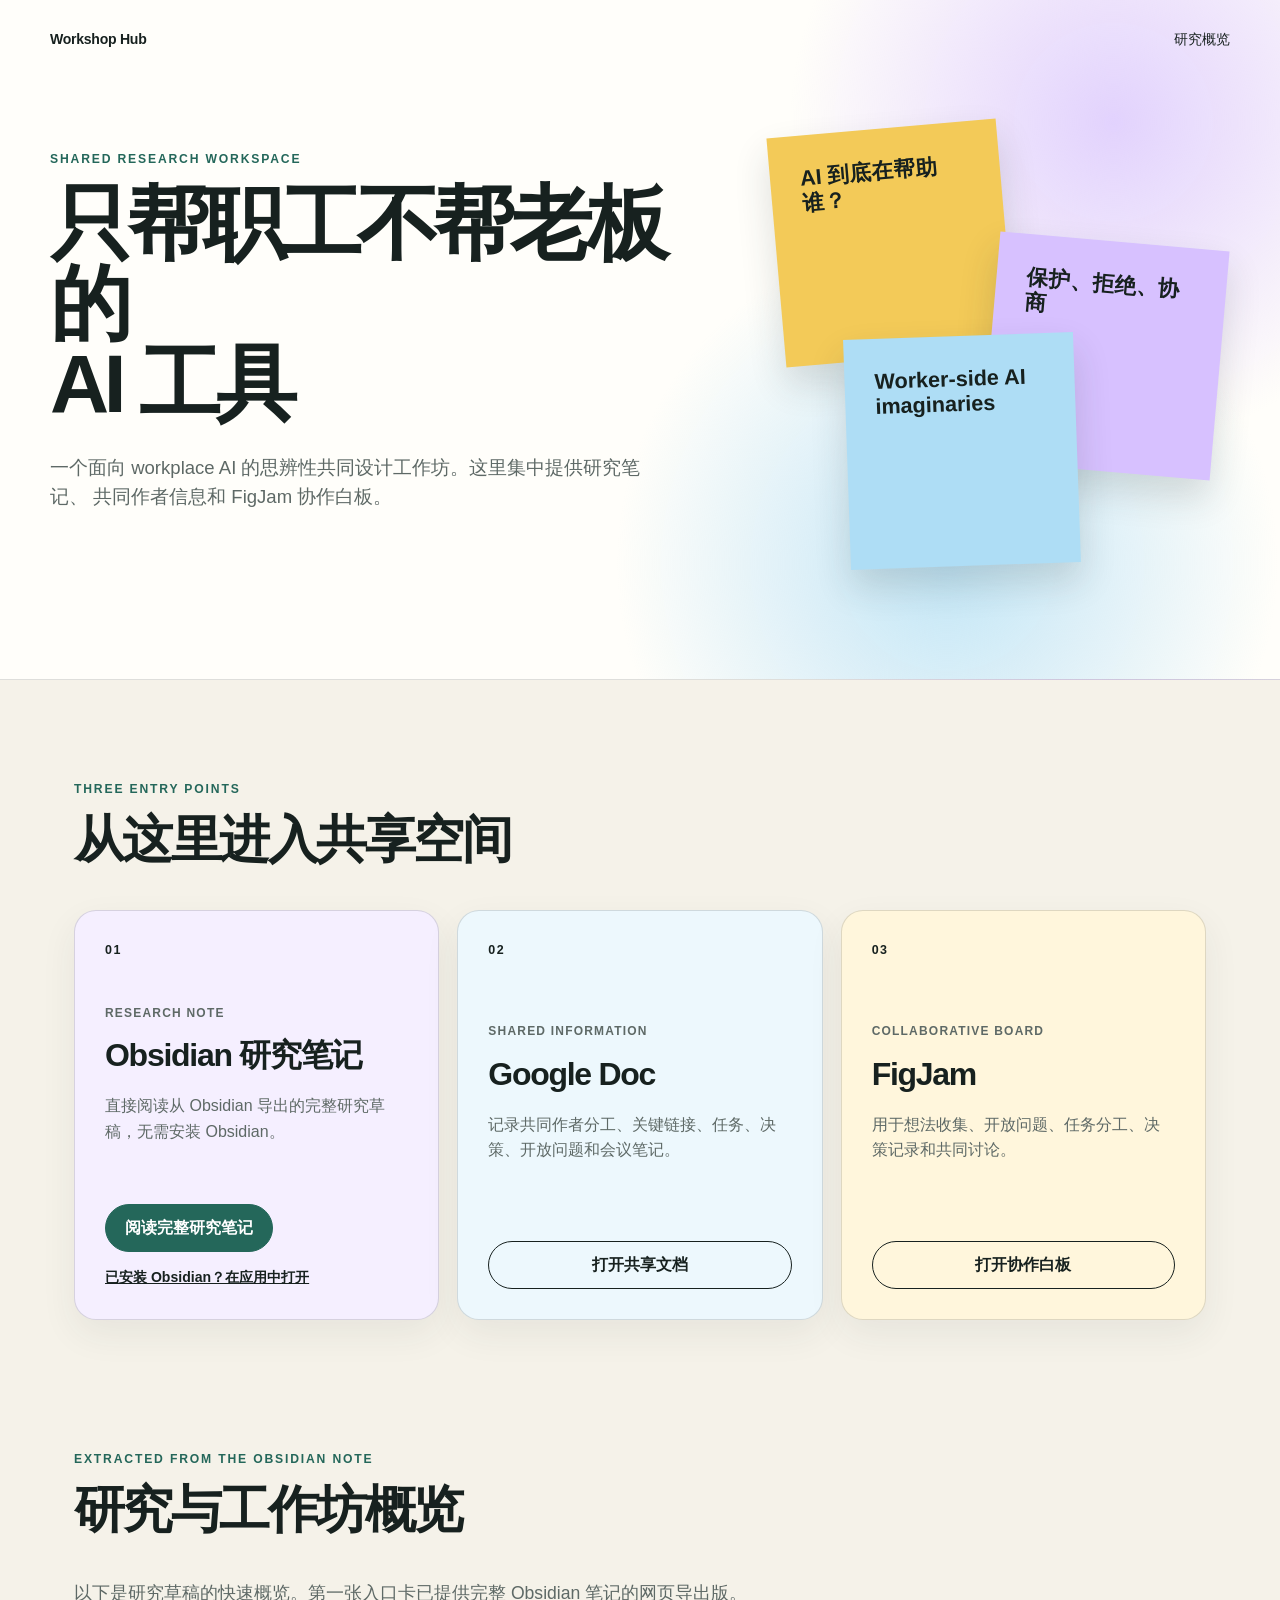
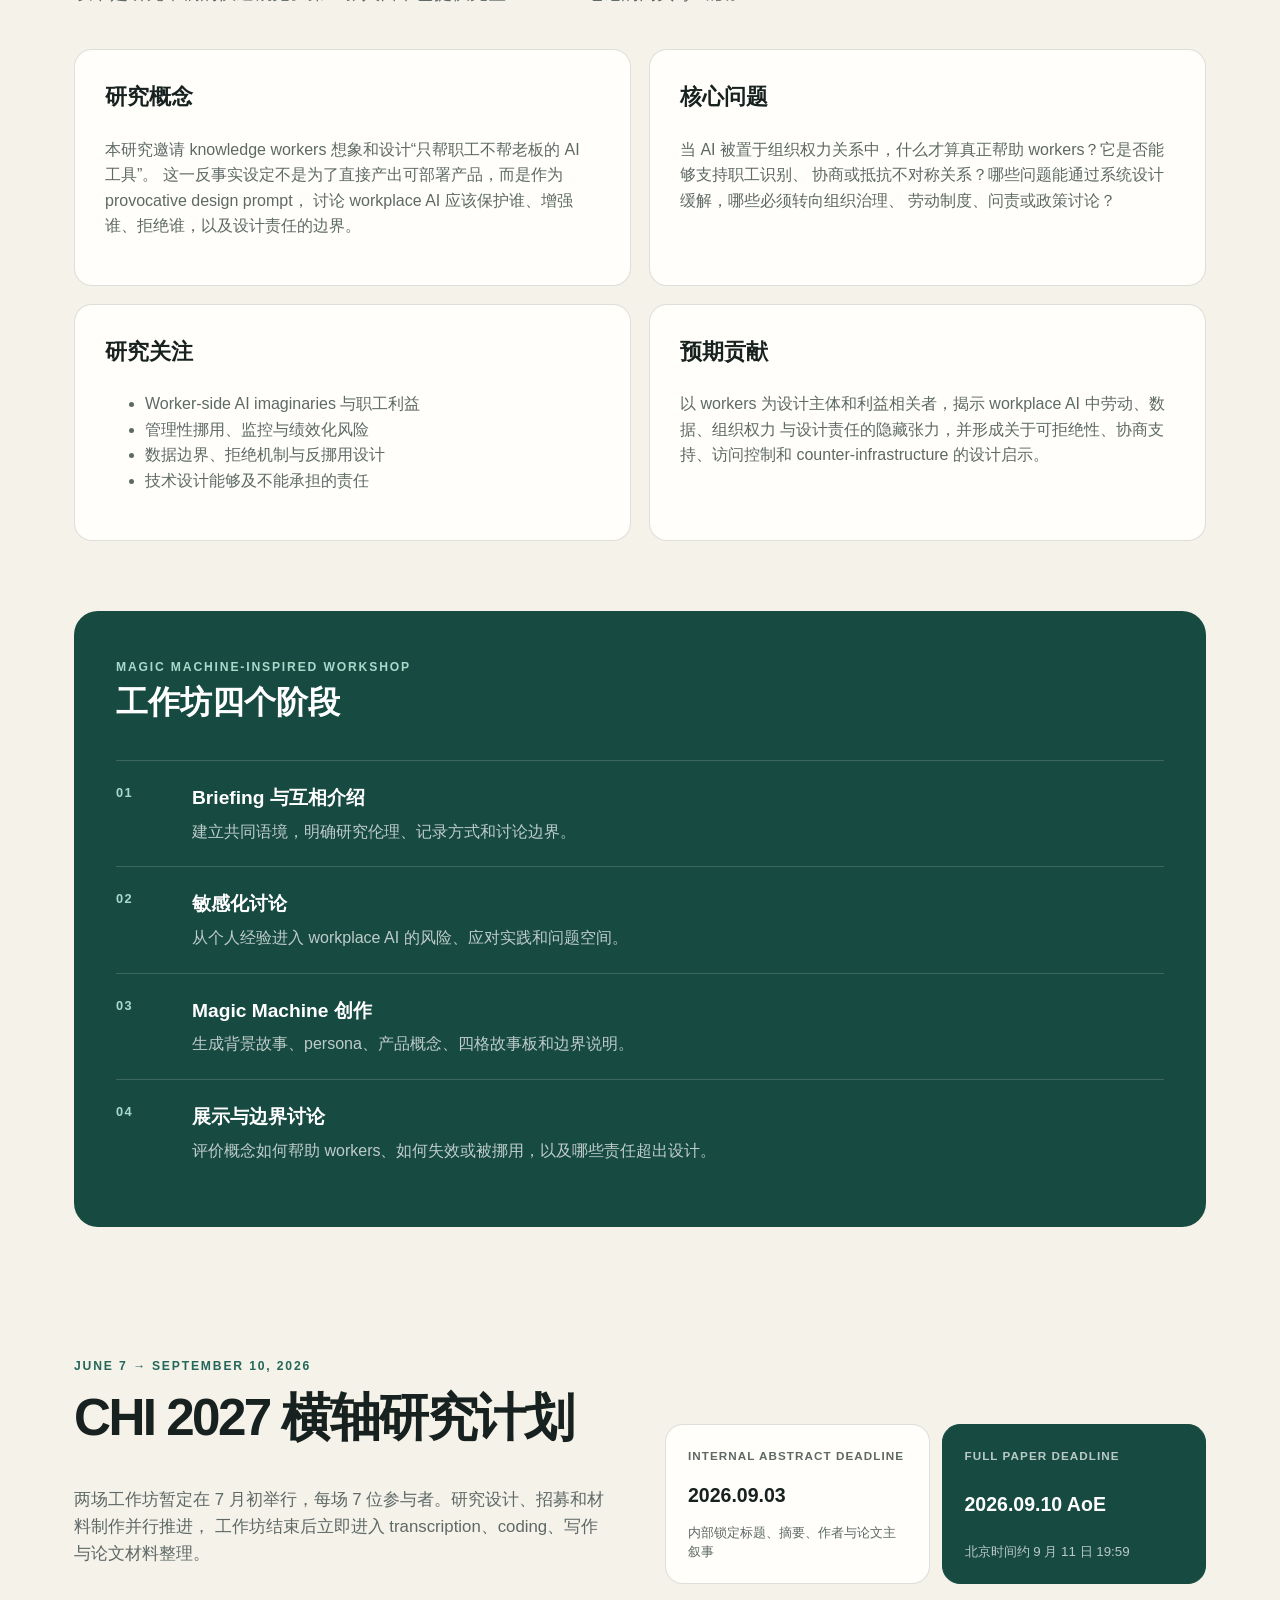
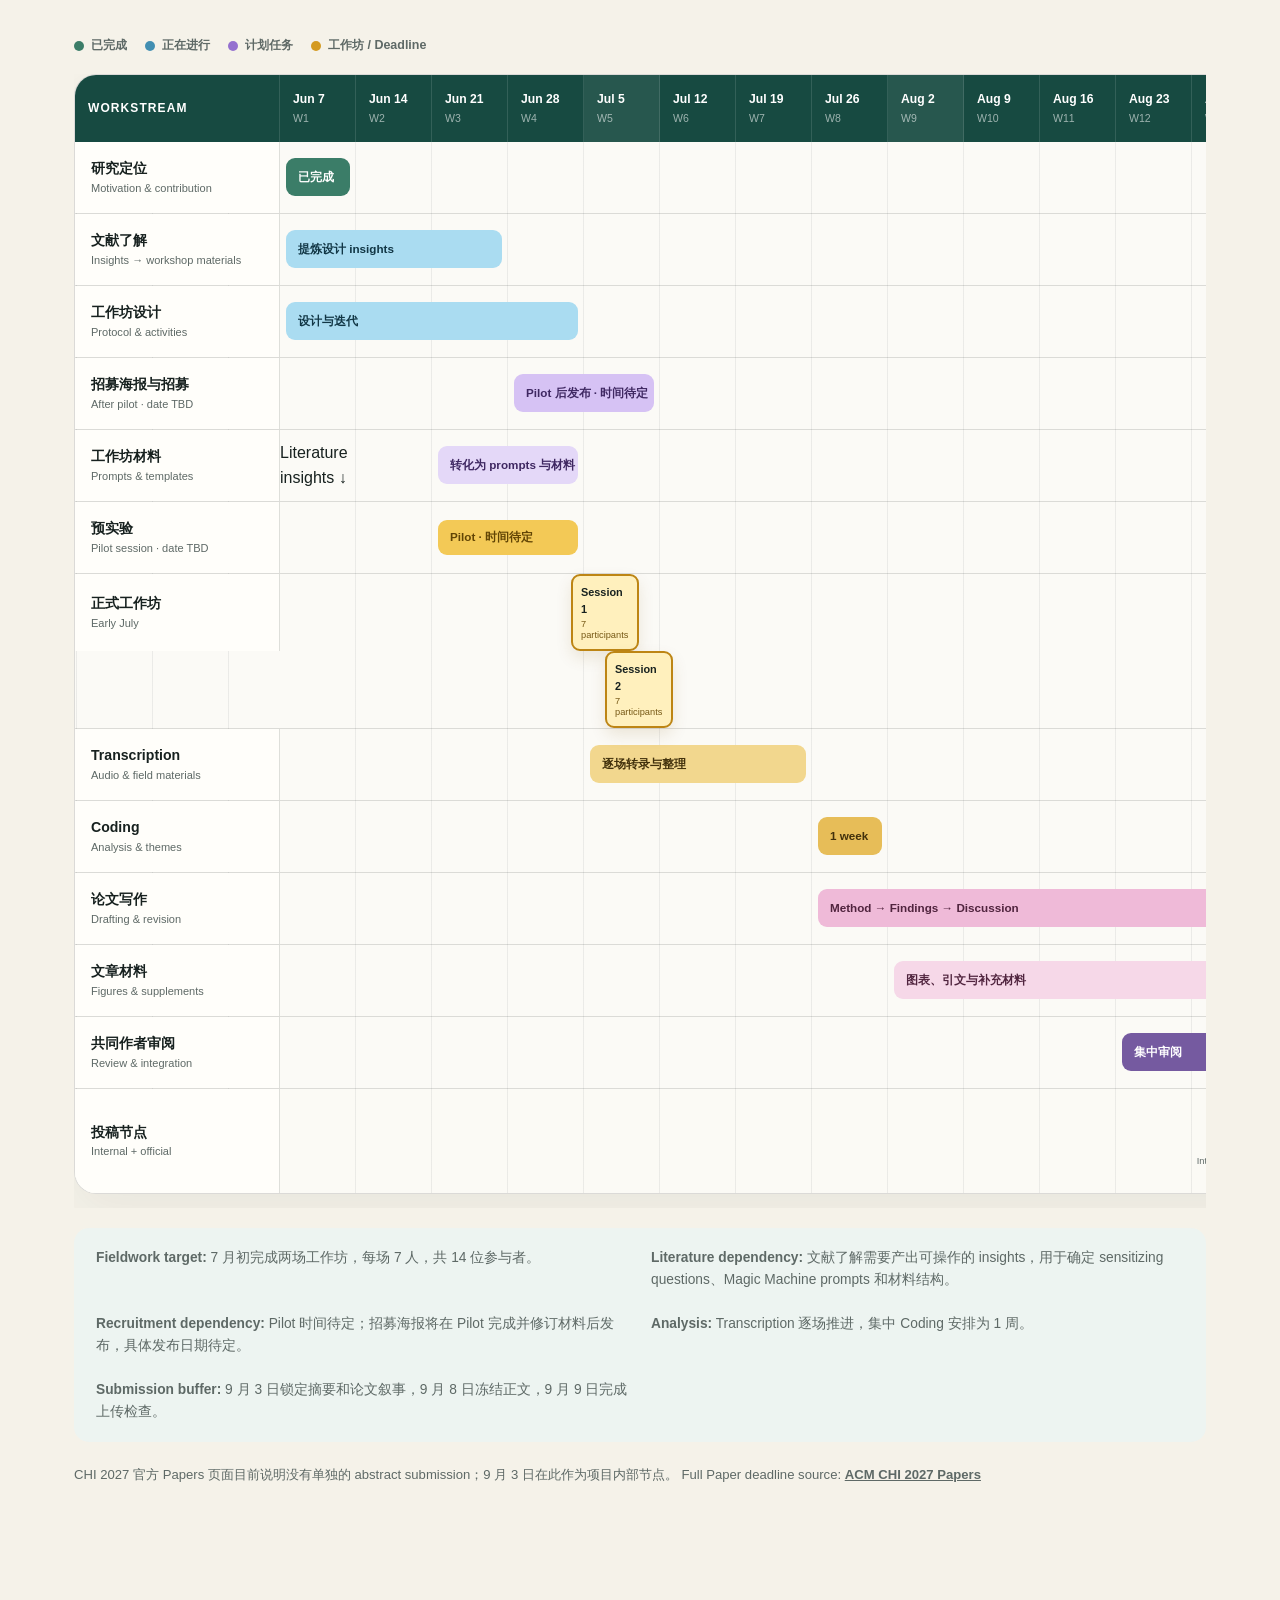
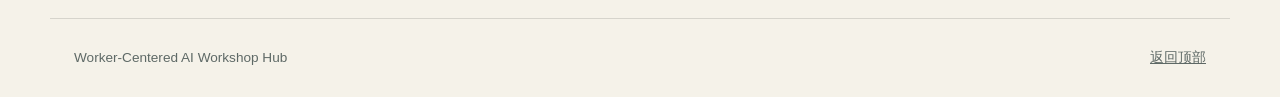
==== commit 51a7cb65: "Refine workshop timeline dependencies" ====
--- a/index.html
+++ b/index.html
@@ -219,24 +219,25 @@
             <div class="bar done" style="--start: 1; --span: 1;">已完成</div>
           </div>
           <div class="gantt-row">
-            <div class="row-label"><strong>文献了解</strong><span>Literature review</span></div>
-            <div class="bar active" style="--start: 1; --span: 4;">当前进行</div>
+            <div class="row-label"><strong>文献了解</strong><span>Insights → workshop materials</span></div>
+            <div class="bar active insight-bar" style="--start: 1; --span: 3;">提炼设计 insights</div>
           </div>
           <div class="gantt-row">
             <div class="row-label"><strong>工作坊设计</strong><span>Protocol & activities</span></div>
             <div class="bar active" style="--start: 1; --span: 4;">设计与迭代</div>
           </div>
           <div class="gantt-row">
-            <div class="row-label"><strong>被试招募</strong><span>14 participants</span></div>
-            <div class="bar plan" style="--start: 1; --span: 4;">筛选、联系与排期</div>
+            <div class="row-label"><strong>招募海报与招募</strong><span>After pilot · date TBD</span></div>
+            <div class="bar plan dashed" style="--start: 4; --span: 2;">Pilot 后发布 · 时间待定</div>
           </div>
           <div class="gantt-row">
             <div class="row-label"><strong>工作坊材料</strong><span>Prompts & templates</span></div>
-            <div class="bar plan purple" style="--start: 2; --span: 3;">制作并定稿</div>
-          </div>
-          <div class="gantt-row">
-            <div class="row-label"><strong>预实验</strong><span>Pilot session</span></div>
-            <div class="bar event slim" style="--start: 4; --span: 1;">Pilot</div>
+            <div class="dependency-label" style="--start: 3;">Literature insights ↓</div>
+            <div class="bar plan purple" style="--start: 3; --span: 2;">转化为 prompts 与材料</div>
+          </div>
+          <div class="gantt-row">
+            <div class="row-label"><strong>预实验</strong><span>Pilot session · date TBD</span></div>
+            <div class="bar event slim dashed" style="--start: 3; --span: 2;">Pilot · 时间待定</div>
           </div>
           <div class="gantt-row workshop-row">
             <div class="row-label"><strong>正式工作坊</strong><span>Early July</span></div>
@@ -253,7 +254,7 @@
           </div>
           <div class="gantt-row">
             <div class="row-label"><strong>Coding</strong><span>Analysis & themes</span></div>
-            <div class="bar analysis dark" style="--start: 6; --span: 5;">编码、聚类与 findings</div>
+            <div class="bar analysis dark" style="--start: 8; --span: 1;">1 week</div>
           </div>
           <div class="gantt-row">
             <div class="row-label"><strong>论文写作</strong><span>Drafting & revision</span></div>
@@ -281,6 +282,9 @@
 
       <div class="timeline-notes">
         <p><strong>Fieldwork target:</strong> 7 月初完成两场工作坊，每场 7 人，共 14 位参与者。</p>
+        <p><strong>Literature dependency:</strong> 文献了解需要产出可操作的 insights，用于确定 sensitizing questions、Magic Machine prompts 和材料结构。</p>
+        <p><strong>Recruitment dependency:</strong> Pilot 时间待定；招募海报将在 Pilot 完成并修订材料后发布，具体发布日期待定。</p>
+        <p><strong>Analysis:</strong> Transcription 逐场推进，集中 Coding 安排为 1 周。</p>
         <p><strong>Submission buffer:</strong> 9 月 3 日锁定摘要和论文叙事，9 月 8 日冻结正文，9 月 9 日完成上传检查。</p>
       </div>
       <p class="timeline-source">
--- a/styles.css
+++ b/styles.css
@@ -145,6 +145,7 @@
   align-items: end;
   margin-bottom: 52px;
 }
+.timeline-lead { max-width: 680px; color: var(--muted); font-size: 1.05rem; }
 .deadline-summary {
   display: grid;
   grid-template-columns: repeat(2, 1fr);
@@ -172,67 +173,173 @@
 .deadline-summary .deadline-primary { color: white; border-color: var(--green-dark); background: var(--green-dark); }
 .deadline-summary .deadline-primary span,
 .deadline-summary .deadline-primary small { color: rgba(255,255,255,.7); }
-.timeline { position: relative; border-top: 1px solid var(--line); }
-.timeline-item {
-  display: grid;
-  grid-template-columns: 210px 1fr;
-  gap: 40px;
-  padding: 36px 0;
+.gantt-key {
+  display: flex;
+  flex-wrap: wrap;
+  gap: 18px;
+  margin-bottom: 18px;
+  color: var(--muted);
+  font-size: .78rem;
+  font-weight: 700;
+}
+.gantt-key span { display: inline-flex; align-items: center; gap: 7px; }
+.gantt-key i { width: 10px; height: 10px; border-radius: 50%; }
+.done-dot { background: #3b7d68; }
+.active-dot { background: #428fb2; }
+.plan-dot { background: #9470cf; }
+.event-dot { background: #d49a20; }
+.gantt-scroll {
+  overflow-x: auto;
+  padding-bottom: 14px;
+  scrollbar-color: #a7b1ad transparent;
+}
+.gantt {
+  --label-width: 205px;
+  --week-width: 76px;
+  min-width: calc(var(--label-width) + var(--week-width) * 14);
+  overflow: hidden;
+  border: 1px solid var(--line);
+  border-radius: 22px;
+  background: rgba(255,255,255,.58);
+  box-shadow: 0 18px 50px rgba(38,52,48,.06);
+}
+.gantt-axis,
+.gantt-row {
+  display: grid;
+  grid-template-columns: var(--label-width) repeat(14, var(--week-width));
+  position: relative;
+}
+.gantt-axis {
+  min-height: 66px;
+  background: var(--green-dark);
+  color: white;
+}
+.axis-label,
+.week {
+  padding: 15px 13px;
+  display: flex;
+  flex-direction: column;
+  justify-content: center;
+  border-right: 1px solid rgba(255,255,255,.12);
+}
+.axis-label { font-size: .75rem; font-weight: 850; letter-spacing: .09em; text-transform: uppercase; }
+.week strong { font-size: .76rem; white-space: nowrap; }
+.week span { color: rgba(255,255,255,.58); font-size: .66rem; }
+.week.july, .week.august, .week.september { background: rgba(255,255,255,.07); }
+.gantt-row {
+  min-height: 72px;
+  align-items: center;
   border-bottom: 1px solid var(--line);
-}
-.timeline-date { display: flex; flex-direction: column; gap: 4px; }
-.timeline-date strong { font-size: 1.08rem; }
-.timeline-date span { color: var(--muted); font-size: .8rem; }
-.timeline-phase {
-  margin-bottom: 5px;
-  color: var(--green);
-  font-size: .72rem;
-  font-weight: 850;
-  letter-spacing: .12em;
-  text-transform: uppercase;
-}
-.timeline-body h3 { margin-bottom: 10px; font-size: 1.65rem; letter-spacing: -.035em; }
-.timeline-body > p:not(.timeline-phase) { max-width: 720px; color: var(--muted); }
-.timeline-body ul {
-  display: flex;
-  flex-wrap: wrap;
-  gap: 8px;
-  margin: 18px 0 0;
-  padding: 0;
-  list-style: none;
-}
-.timeline-body li {
-  margin: 0;
-  padding: 6px 11px;
-  border: 1px solid var(--line);
-  border-radius: 999px;
-  color: var(--muted);
-  background: rgba(255,255,255,.5);
-  font-size: .8rem;
-}
-.timeline-item.milestone {
-  margin: 18px 0;
-  padding: 28px;
-  border: 0;
-  border-radius: 20px;
-  background: #f1e9ff;
-}
-.timeline-item.deadline {
-  margin-top: 18px;
-  padding: 32px 28px;
-  border: 0;
-  border-radius: 20px;
-  background: #fff2c9;
-}
-.deadline-callout {
+  background-image: repeating-linear-gradient(
+    to right,
+    transparent 0,
+    transparent calc(var(--week-width) - 1px),
+    rgba(23,33,31,.07) calc(var(--week-width) - 1px),
+    rgba(23,33,31,.07) var(--week-width)
+  );
+  background-position-x: var(--label-width);
+}
+.gantt-row:last-child { border-bottom: 0; }
+.row-label {
+  grid-column: 1;
+  align-self: stretch;
+  z-index: 2;
+  padding: 13px 16px;
+  display: flex;
+  flex-direction: column;
+  justify-content: center;
+  border-right: 1px solid var(--line);
+  background: #fffefa;
+}
+.row-label strong { font-size: .88rem; }
+.row-label span { color: var(--muted); font-size: .69rem; }
+.bar {
+  grid-column: calc(var(--start) + 1) / span var(--span);
+  z-index: 3;
+  min-height: 38px;
+  margin: 0 6px;
+  padding: 8px 12px;
+  display: flex;
+  align-items: center;
+  border-radius: 9px;
+  color: #17362f;
+  background: #a9d7c8;
+  font-size: .73rem;
+  font-weight: 800;
+  white-space: nowrap;
+}
+.bar.done { color: white; background: #3b7d68; }
+.bar.active { color: #123746; background: #aadcf1; }
+.bar.plan { color: #3f2862; background: #d6c2f4; }
+.bar.purple { background: #e4d8f8; }
+.bar.analysis { color: #42310c; background: #f2d78e; }
+.bar.analysis.dark { background: #e7bd58; }
+.bar.writing { color: #50243e; background: #efbad8; }
+.bar.writing.light { background: #f6d8e8; }
+.bar.review { color: white; background: #755aa0; }
+.bar.slim { min-height: 32px; color: #624505; background: #f3c956; }
+.workshop-row { min-height: 94px; }
+.event-card {
+  grid-column: calc(var(--start) + 1) / span 1;
+  z-index: 4;
+  width: 68px;
+  min-height: 61px;
+  padding: 8px;
+  display: flex;
+  flex-direction: column;
+  justify-content: center;
+  border: 2px solid #bd8514;
+  border-radius: 9px;
+  background: #fff0bd;
+  box-shadow: 0 7px 16px rgba(122,86,11,.12);
+}
+.event-card strong { font-size: .68rem; }
+.event-card span { color: #765815; font-size: .58rem; line-height: 1.2; }
+.workshop-one { justify-self: start; margin-left: 3px; transform: translateX(-16px); }
+.workshop-two { justify-self: end; margin-right: 3px; transform: translateX(16px); }
+.milestone-row { min-height: 104px; background-color: #fbfaf5; }
+.milestone-pin {
+  grid-column: calc(var(--start) + 1) / span 1;
+  z-index: 4;
+  align-self: stretch;
+  position: relative;
+  padding: 48px 4px 5px;
+  display: flex;
+  flex-direction: column;
+  align-items: center;
+  text-align: center;
+}
+.milestone-pin i {
+  position: absolute;
+  top: 7px;
+  width: 3px;
+  height: 34px;
+  background: #755aa0;
+}
+.milestone-pin i::before {
+  content: "";
+  position: absolute;
+  top: -1px;
+  left: -6px;
+  width: 15px;
+  height: 15px;
+  border-radius: 50%;
+  background: #755aa0;
+}
+.milestone-pin strong { font-size: .73rem; }
+.milestone-pin span { color: var(--muted); font-size: .58rem; line-height: 1.2; }
+.paper-pin i,
+.paper-pin i::before { background: #c58b12; }
+.timeline-notes {
   margin-top: 20px;
-  padding: 16px 18px;
-  display: flex;
-  flex-direction: column;
-  border-left: 4px solid var(--green);
-  background: rgba(255,255,255,.58);
-}
-.deadline-callout span { color: var(--muted); font-size: .88rem; }
+  padding: 19px 22px;
+  display: grid;
+  grid-template-columns: repeat(2, 1fr);
+  gap: 22px;
+  border-radius: 15px;
+  background: #edf4f1;
+}
+.timeline-notes p { margin: 0; color: var(--muted); font-size: .86rem; }
 .timeline-source { margin-top: 22px; color: var(--muted); font-size: .82rem; }
 .timeline-source a { font-weight: 750; }
 footer {
@@ -257,5 +364,5 @@
   .sticky { width: 180px; min-height: 180px; padding: 22px; font-size: 1.05rem; }
   .workshop-flow { padding: 28px 22px; }
   .deadline-summary { grid-template-columns: 1fr; }
-  .timeline-item { grid-template-columns: 1fr; gap: 18px; }
-}
+  .timeline-notes { grid-template-columns: 1fr; }
+}
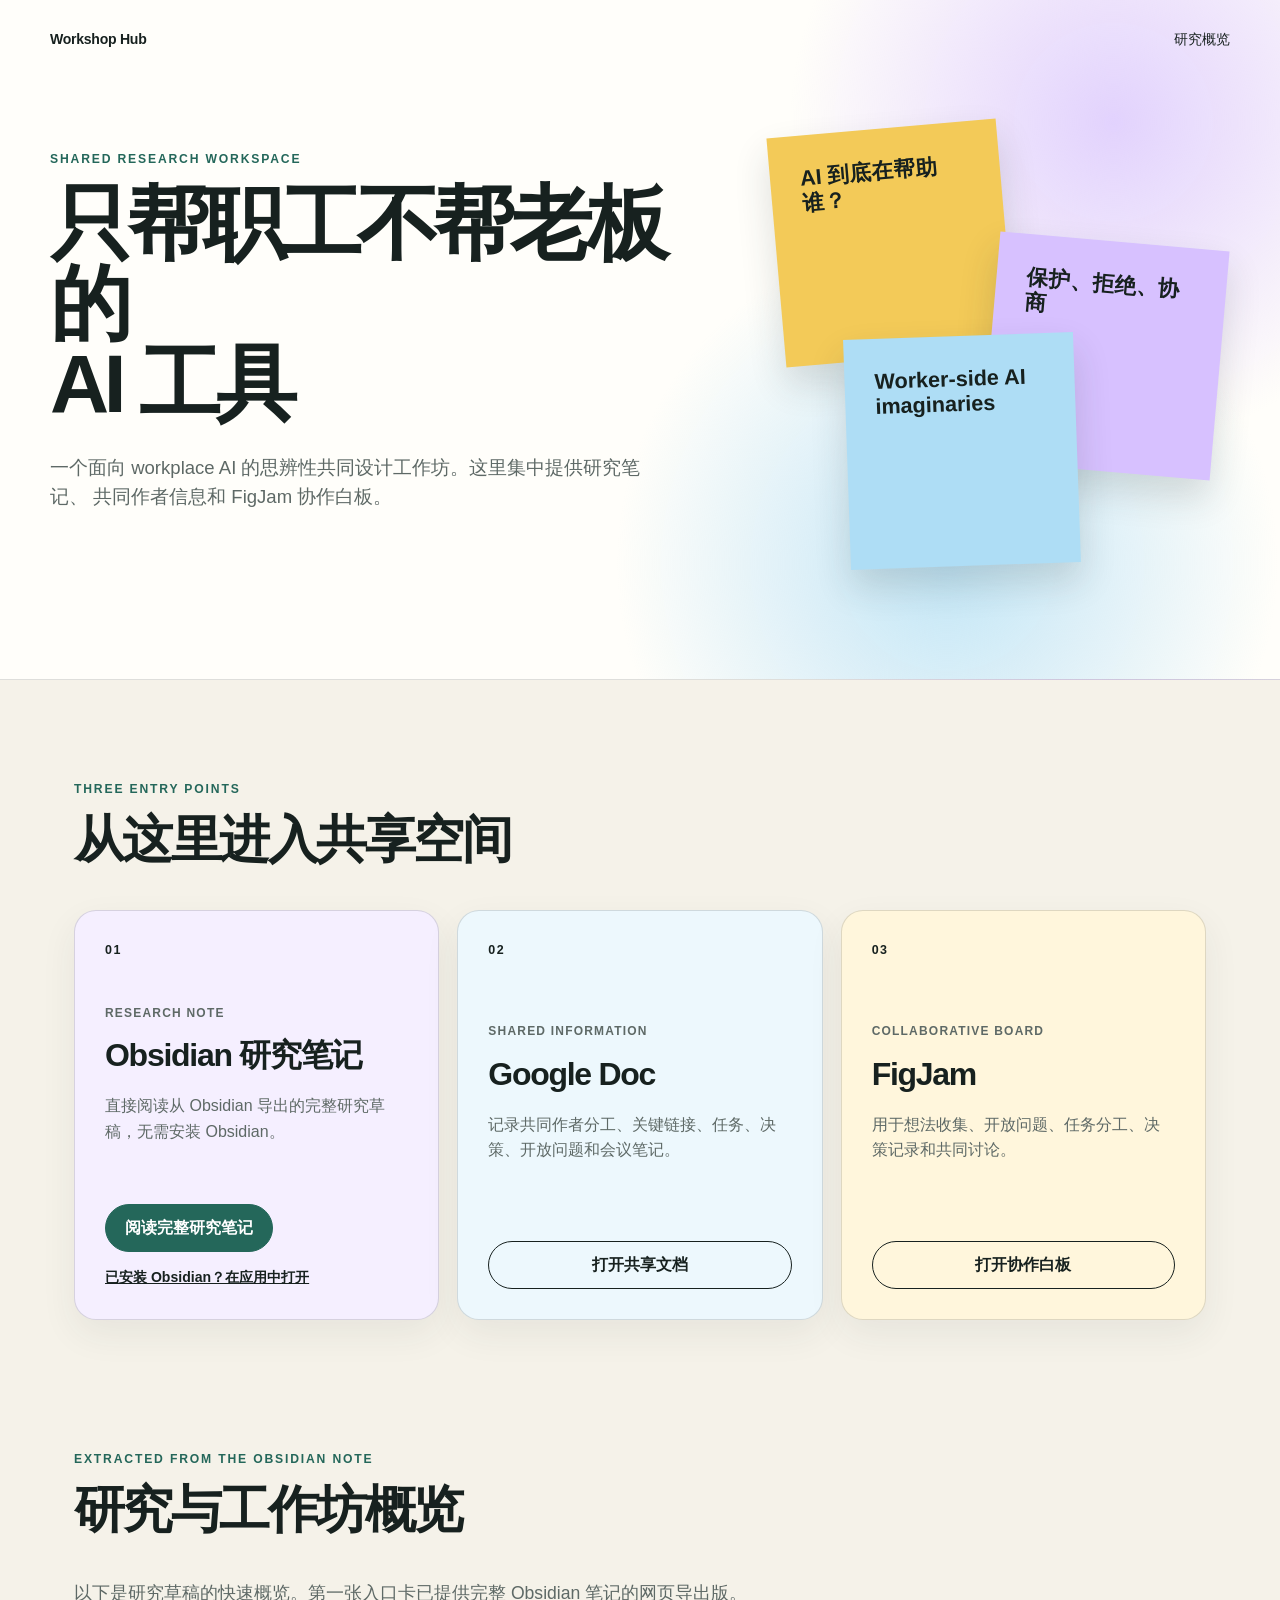
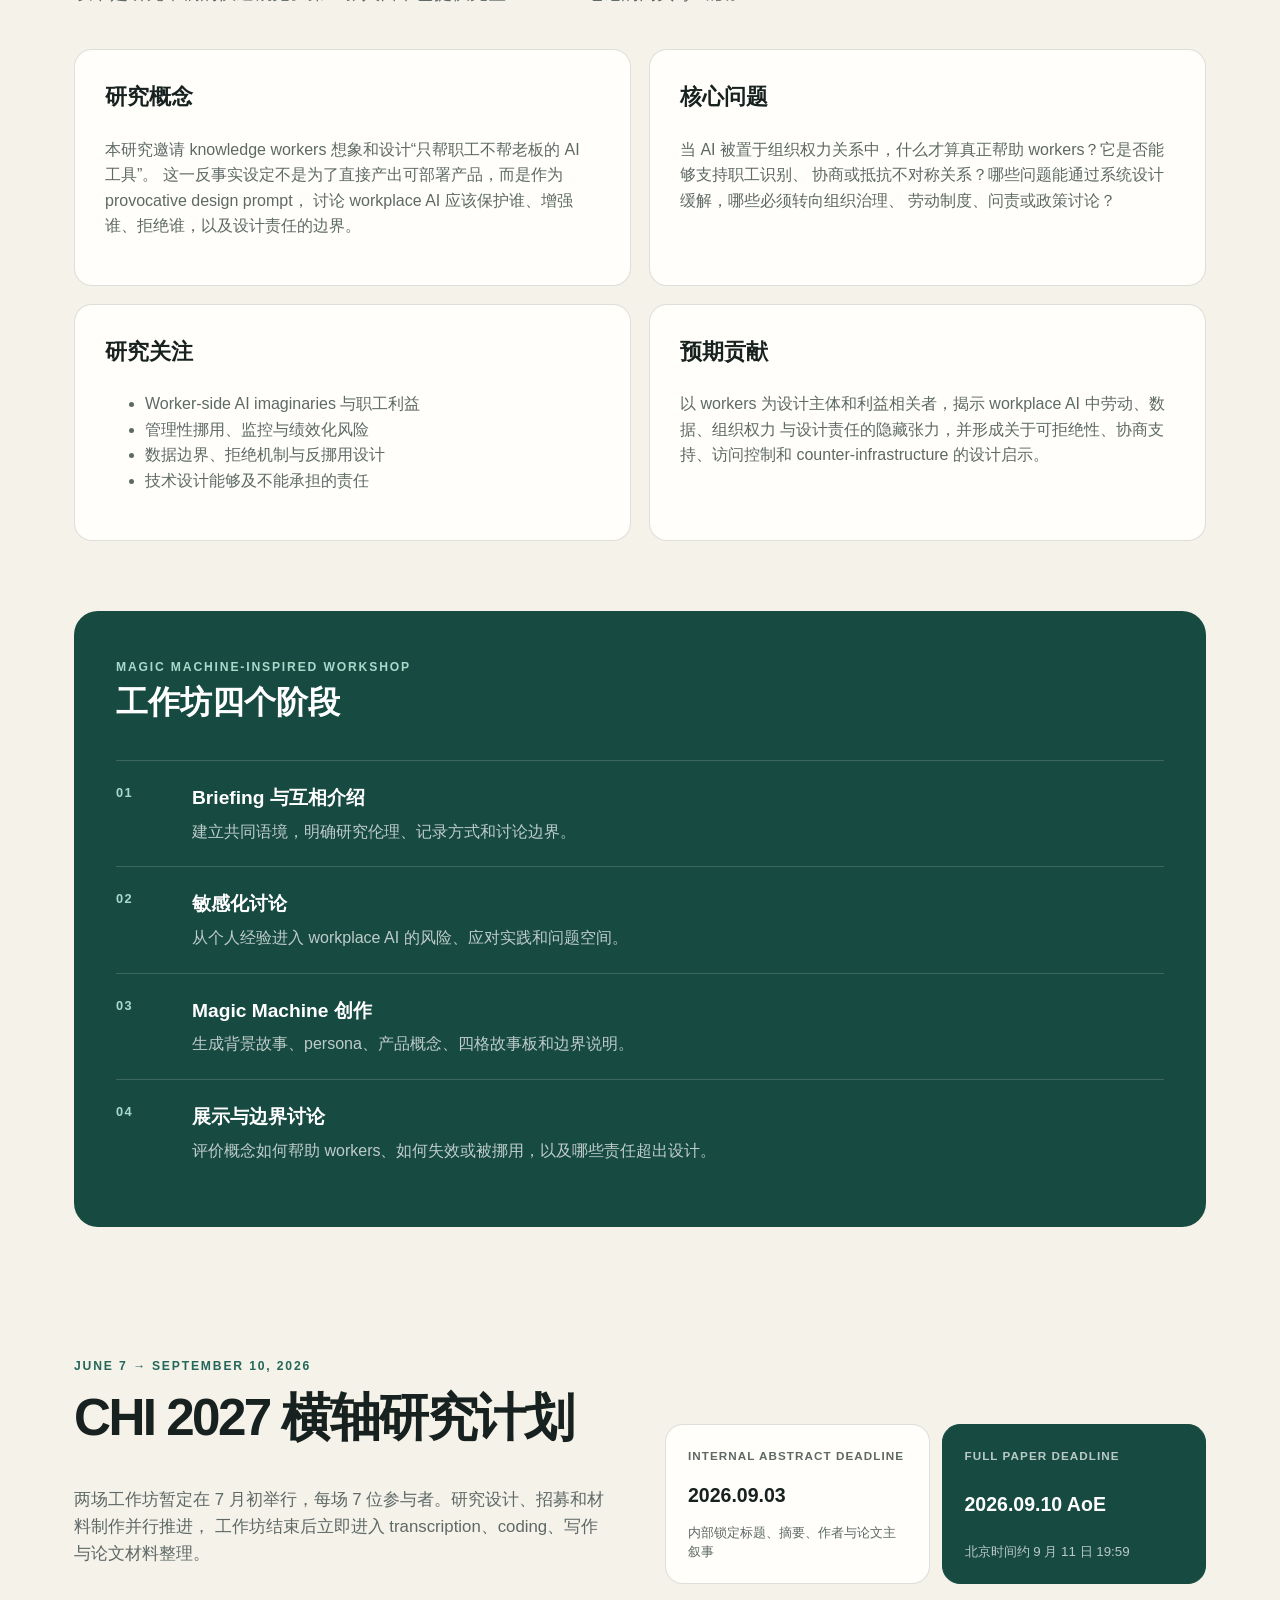
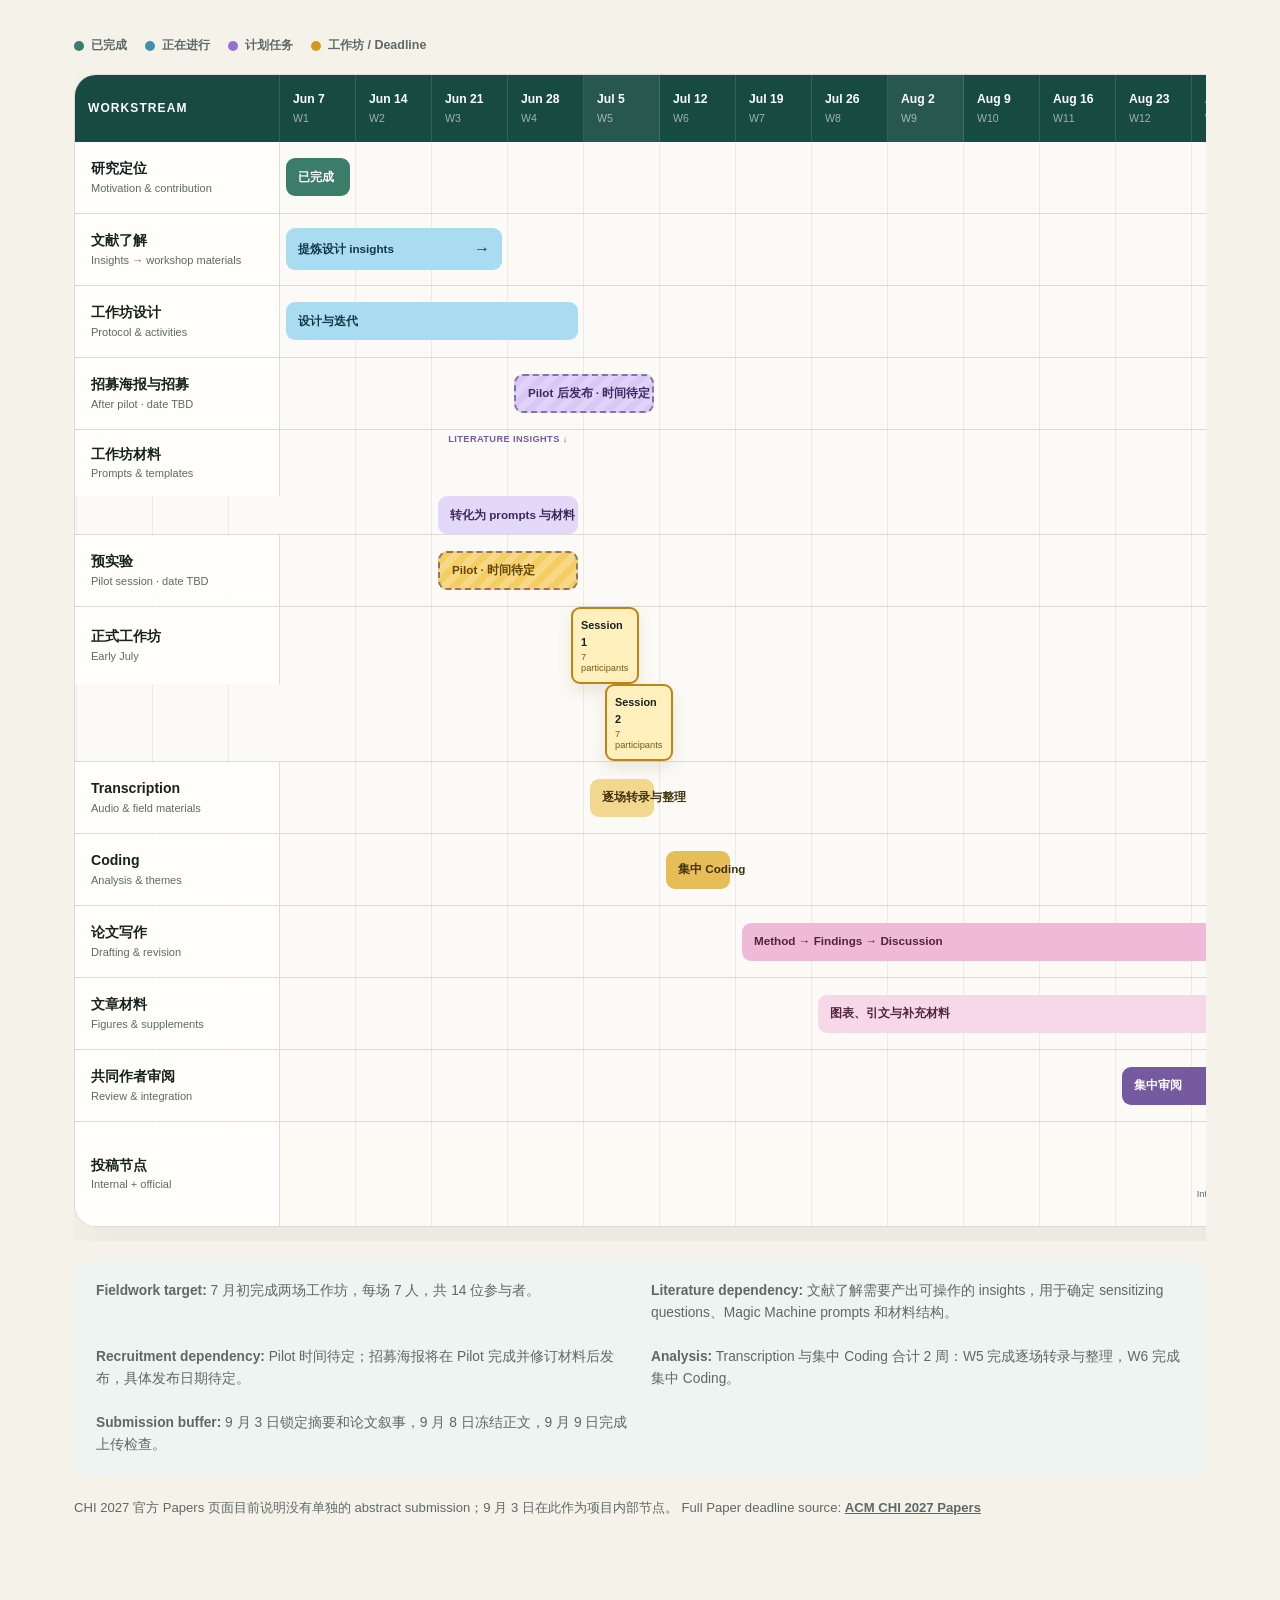
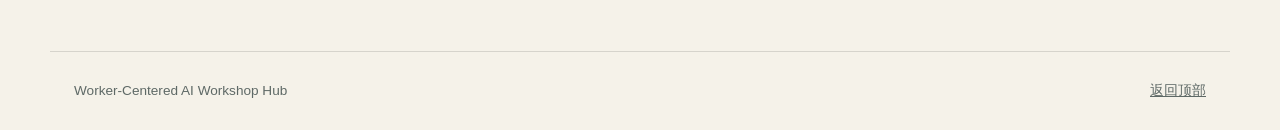
==== commit 8ef701d6: "Adjust analysis timeline" ====
--- a/index.html
+++ b/index.html
@@ -250,19 +250,19 @@
           </div>
           <div class="gantt-row">
             <div class="row-label"><strong>Transcription</strong><span>Audio & field materials</span></div>
-            <div class="bar analysis" style="--start: 5; --span: 3;">逐场转录与整理</div>
+            <div class="bar analysis" style="--start: 5; --span: 1;">逐场转录与整理</div>
           </div>
           <div class="gantt-row">
             <div class="row-label"><strong>Coding</strong><span>Analysis & themes</span></div>
-            <div class="bar analysis dark" style="--start: 8; --span: 1;">1 week</div>
+            <div class="bar analysis dark" style="--start: 6; --span: 1;">集中 Coding</div>
           </div>
           <div class="gantt-row">
             <div class="row-label"><strong>论文写作</strong><span>Drafting & revision</span></div>
-            <div class="bar writing" style="--start: 8; --span: 6;">Method → Findings → Discussion</div>
+            <div class="bar writing" style="--start: 7; --span: 7;">Method → Findings → Discussion</div>
           </div>
           <div class="gantt-row">
             <div class="row-label"><strong>文章材料</strong><span>Figures & supplements</span></div>
-            <div class="bar writing light" style="--start: 9; --span: 5;">图表、引文与补充材料</div>
+            <div class="bar writing light" style="--start: 8; --span: 6;">图表、引文与补充材料</div>
           </div>
           <div class="gantt-row">
             <div class="row-label"><strong>共同作者审阅</strong><span>Review & integration</span></div>
@@ -284,7 +284,7 @@
         <p><strong>Fieldwork target:</strong> 7 月初完成两场工作坊，每场 7 人，共 14 位参与者。</p>
         <p><strong>Literature dependency:</strong> 文献了解需要产出可操作的 insights，用于确定 sensitizing questions、Magic Machine prompts 和材料结构。</p>
         <p><strong>Recruitment dependency:</strong> Pilot 时间待定；招募海报将在 Pilot 完成并修订材料后发布，具体发布日期待定。</p>
-        <p><strong>Analysis:</strong> Transcription 逐场推进，集中 Coding 安排为 1 周。</p>
+        <p><strong>Analysis:</strong> Transcription 与集中 Coding 合计 2 周：W5 完成逐场转录与整理，W6 完成集中 Coding。</p>
         <p><strong>Submission buffer:</strong> 9 月 3 日锁定摘要和论文叙事，9 月 8 日冻结正文，9 月 9 日完成上传检查。</p>
       </div>
       <p class="timeline-source">
--- a/styles.css
+++ b/styles.css
@@ -278,6 +278,33 @@
 .bar.writing.light { background: #f6d8e8; }
 .bar.review { color: white; background: #755aa0; }
 .bar.slim { min-height: 32px; color: #624505; background: #f3c956; }
+.insight-bar::after {
+  content: "→";
+  margin-left: auto;
+  font-size: 1rem;
+}
+.dependency-label {
+  grid-column: calc(var(--start) + 1) / span 2;
+  z-index: 4;
+  align-self: start;
+  margin: 2px 6px 0;
+  color: #755aa0;
+  font-size: .58rem;
+  font-weight: 850;
+  letter-spacing: .04em;
+  text-align: center;
+  text-transform: uppercase;
+}
+.bar.dashed {
+  border: 2px dashed rgba(63, 40, 98, .55);
+  background-image: repeating-linear-gradient(
+    -45deg,
+    rgba(255,255,255,.08) 0,
+    rgba(255,255,255,.08) 7px,
+    rgba(255,255,255,.28) 7px,
+    rgba(255,255,255,.28) 14px
+  );
+}
 .workshop-row { min-height: 94px; }
 .event-card {
   grid-column: calc(var(--start) + 1) / span 1;
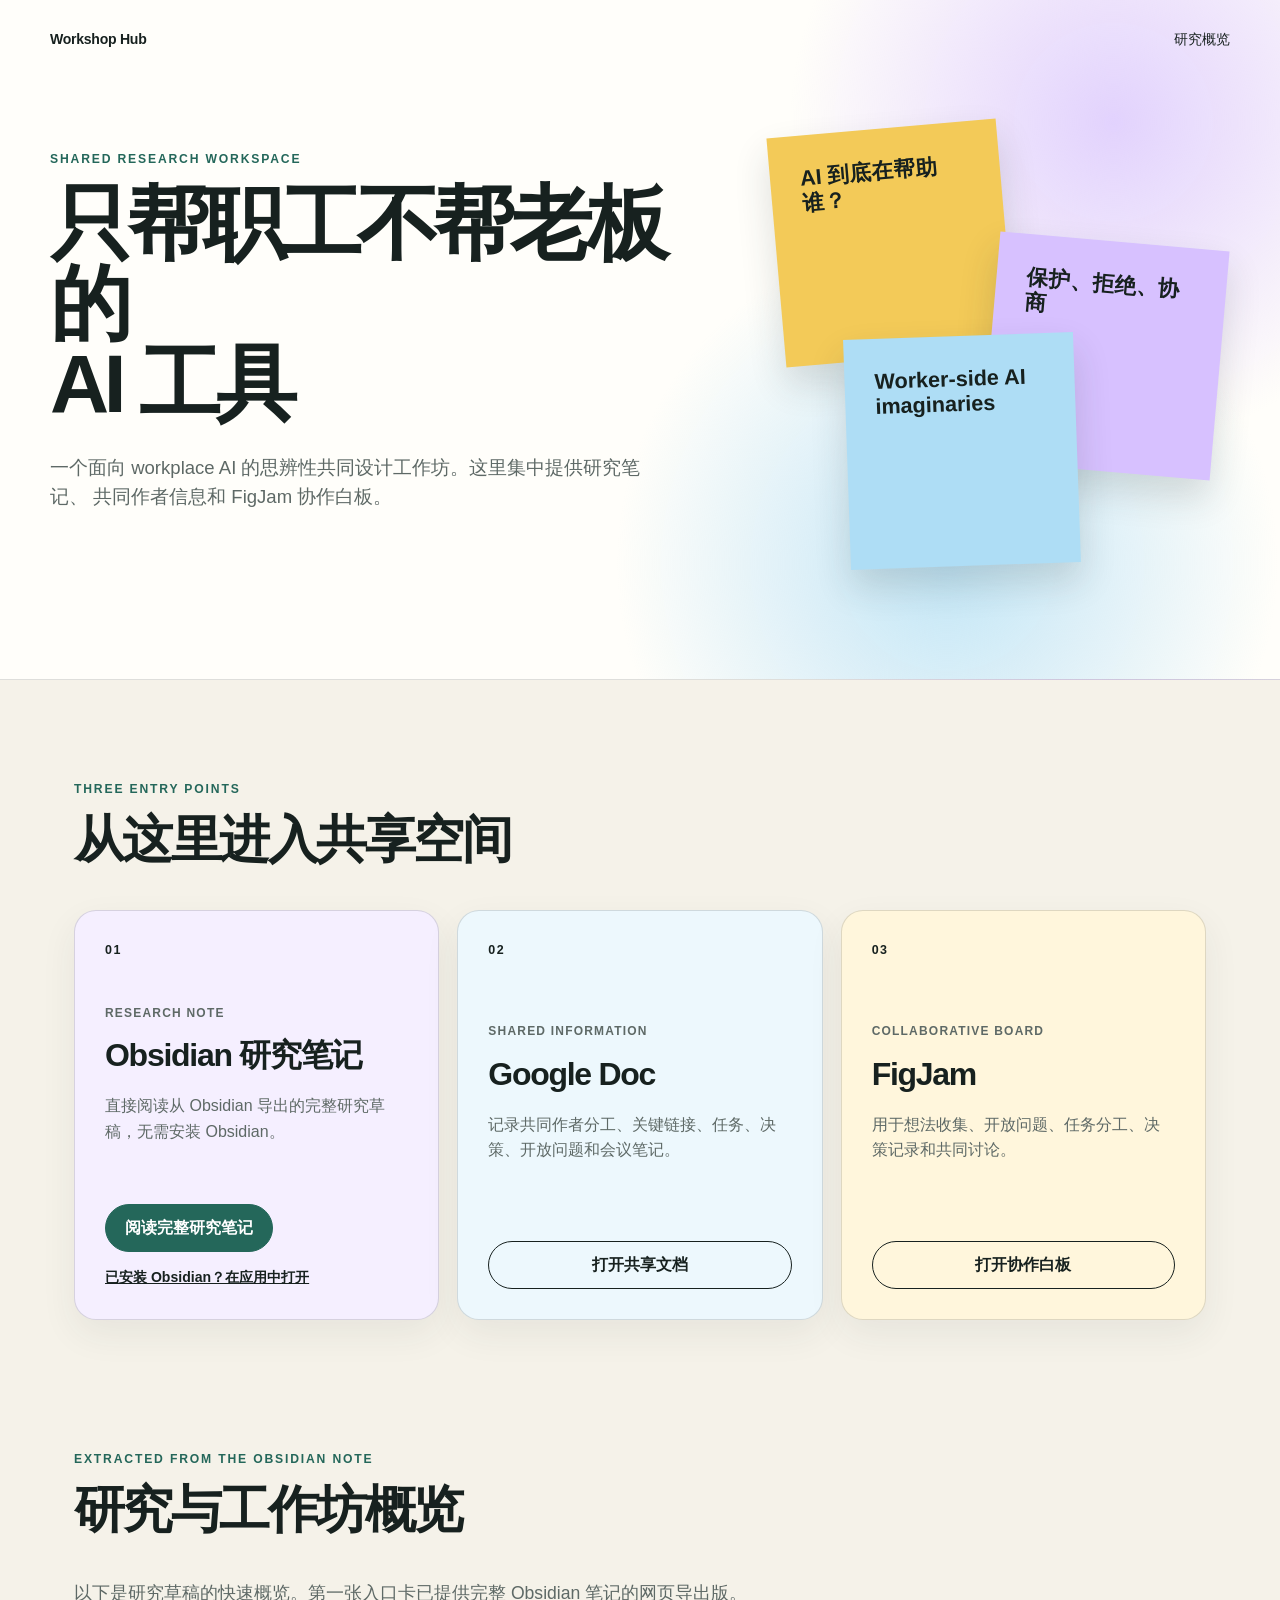
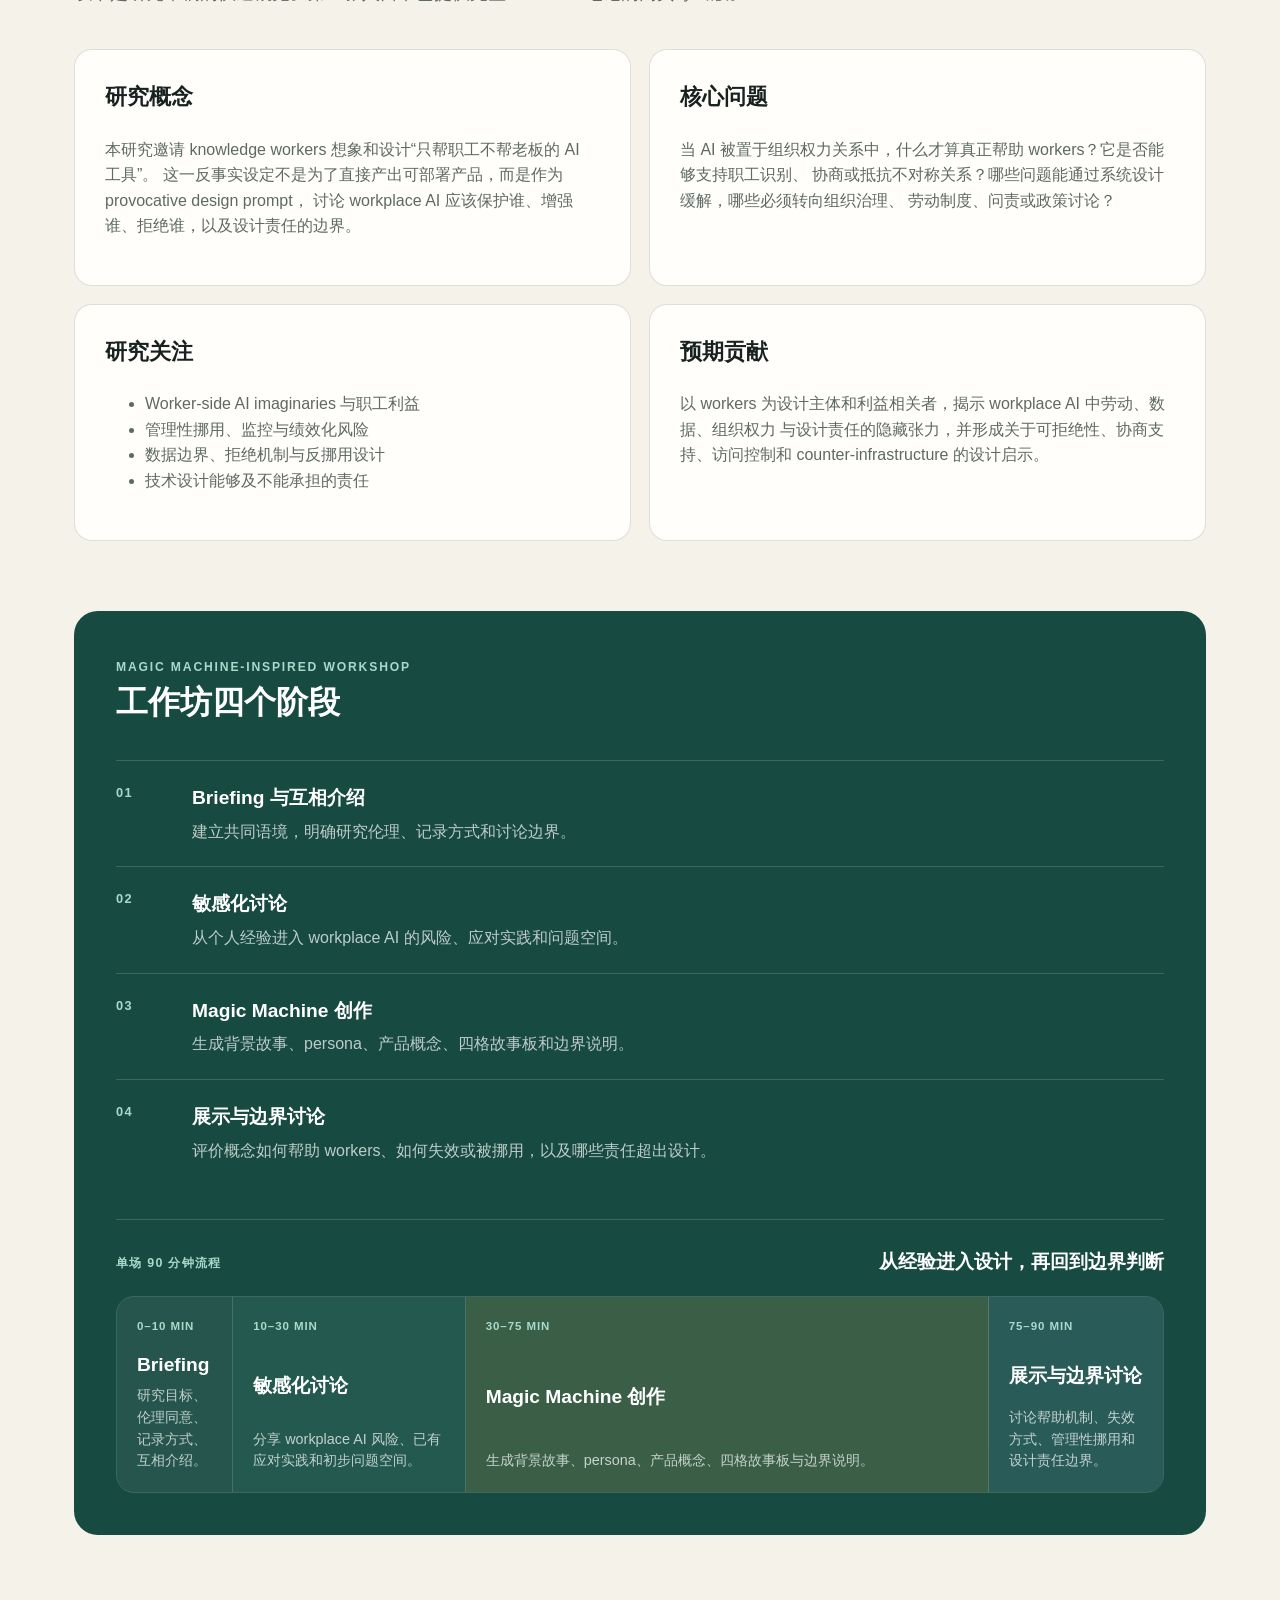
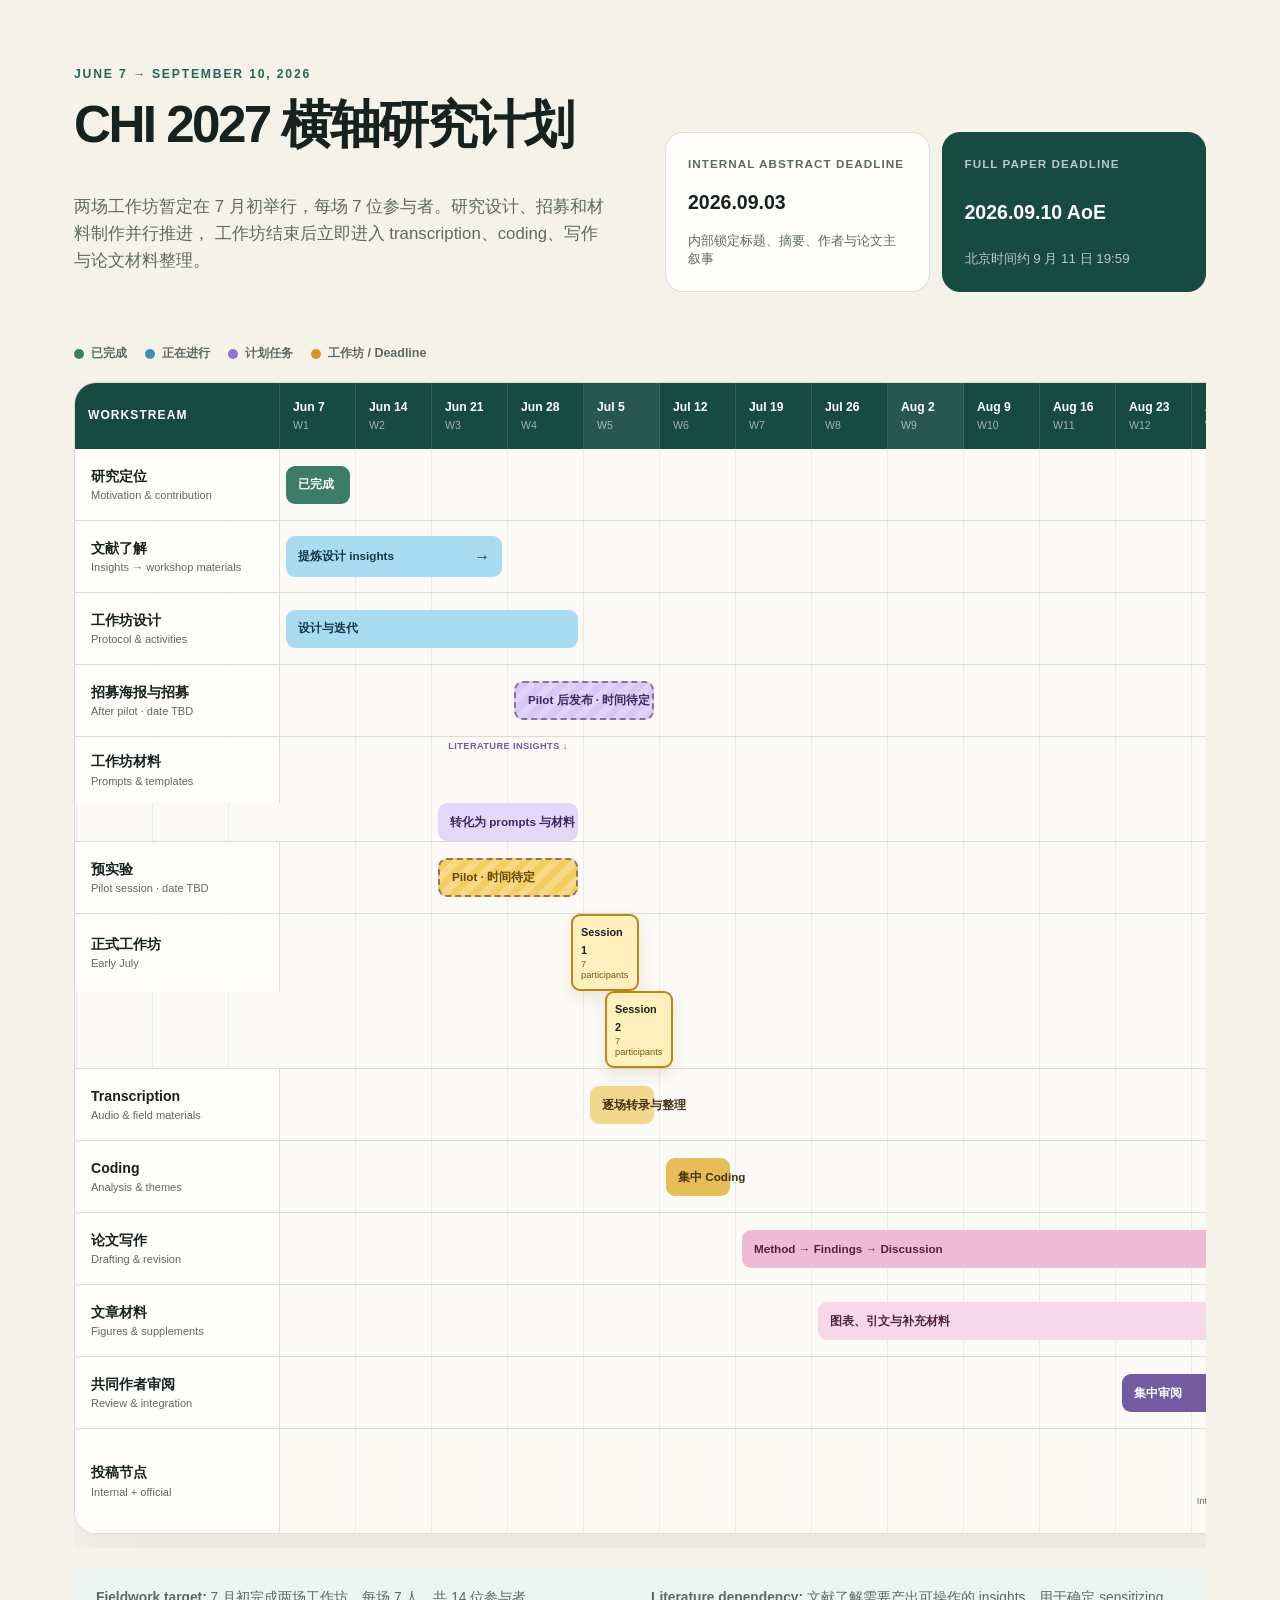
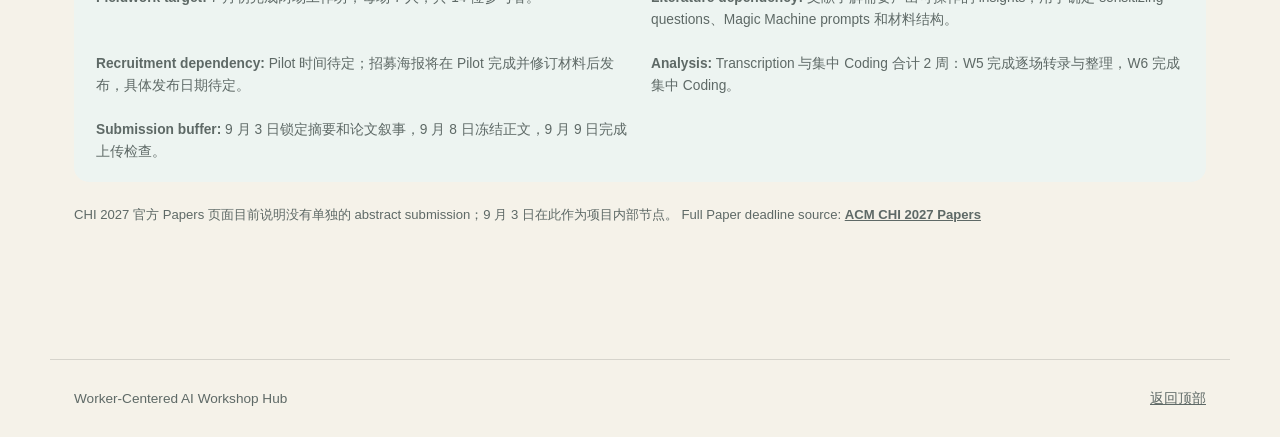
==== commit a2a62d47: "Add workshop flow timeline" ====
--- a/index.html
+++ b/index.html
@@ -15,7 +15,7 @@
   <meta name="twitter:title" content="Worker-Centered AI Workshop Hub">
   <meta name="twitter:description" content="研究笔记、共享文档与协作白板的统一入口。">
   <meta name="twitter:image" content="https://xuexiao-sean.github.io/worker-centered-ai-workshop/preview.png">
-  <link rel="stylesheet" href="styles.css">
+  <link rel="stylesheet" href="styles.css?v=workshop-flow-timeline">
 </head>
 <body>
   <header class="hero">
@@ -160,6 +160,34 @@
             <div><strong>展示与边界讨论</strong><p>评价概念如何帮助 workers、如何失效或被挪用，以及哪些责任超出设计。</p></div>
           </li>
         </ol>
+        <div class="session-timeline" aria-label="Single workshop session timeline">
+          <div class="session-timeline-head">
+            <span>单场 90 分钟流程</span>
+            <strong>从经验进入设计，再回到边界判断</strong>
+          </div>
+          <div class="session-track">
+            <article>
+              <span>0–10 min</span>
+              <strong>Briefing</strong>
+              <p>研究目标、伦理同意、记录方式、互相介绍。</p>
+            </article>
+            <article>
+              <span>10–30 min</span>
+              <strong>敏感化讨论</strong>
+              <p>分享 workplace AI 风险、已有应对实践和初步问题空间。</p>
+            </article>
+            <article>
+              <span>30–75 min</span>
+              <strong>Magic Machine 创作</strong>
+              <p>生成背景故事、persona、产品概念、四格故事板与边界说明。</p>
+            </article>
+            <article>
+              <span>75–90 min</span>
+              <strong>展示与边界讨论</strong>
+              <p>讨论帮助机制、失效方式、管理性挪用和设计责任边界。</p>
+            </article>
+          </div>
+        </div>
       </div>
     </section>
 
--- a/styles.css
+++ b/styles.css
@@ -137,6 +137,49 @@
 .workshop-flow li > span { color: #a9d9cb; font-size: .8rem; font-weight: 850; letter-spacing: .1em; }
 .workshop-flow strong { font-size: 1.2rem; }
 .workshop-flow p { margin: 5px 0 0; color: rgba(255,255,255,.72); }
+.session-timeline {
+  margin-top: 34px;
+  padding-top: 30px;
+  border-top: 1px solid rgba(255,255,255,.16);
+}
+.session-timeline-head {
+  display: flex;
+  justify-content: space-between;
+  gap: 18px;
+  align-items: end;
+}
+.session-timeline-head span {
+  color: #a9d9cb;
+  font-size: .78rem;
+  font-weight: 850;
+  letter-spacing: .1em;
+  text-transform: uppercase;
+}
+.session-timeline-head strong { max-width: 460px; text-align: right; line-height: 1.25; }
+.session-track {
+  margin-top: 22px;
+  display: grid;
+  grid-template-columns: 10fr 20fr 45fr 15fr;
+  min-height: 190px;
+  overflow: hidden;
+  border: 1px solid rgba(255,255,255,.16);
+  border-radius: 18px;
+}
+.session-track article {
+  min-width: 0;
+  padding: 20px;
+  display: flex;
+  flex-direction: column;
+  justify-content: space-between;
+  border-right: 1px solid rgba(255,255,255,.16);
+  background: rgba(255,255,255,.06);
+}
+.session-track article:nth-child(2) { background: rgba(122,199,168,.12); }
+.session-track article:nth-child(3) { background: rgba(240,198,93,.16); }
+.session-track article:nth-child(4) { border-right: 0; background: rgba(149,194,224,.14); }
+.session-track span { color: #a9d9cb; font-size: .72rem; font-weight: 850; letter-spacing: .08em; text-transform: uppercase; }
+.session-track strong { margin-top: 18px; line-height: 1.12; }
+.session-track p { margin-top: 10px; font-size: .9rem; line-height: 1.5; }
 .submission-plan { padding-top: 130px; }
 .timeline-header {
   display: grid;
@@ -390,6 +433,13 @@
   .hero { min-height: auto; }
   .sticky { width: 180px; min-height: 180px; padding: 22px; font-size: 1.05rem; }
   .workshop-flow { padding: 28px 22px; }
+  .session-timeline-head { display: block; }
+  .session-timeline-head strong { display: block; margin-top: 8px; text-align: left; }
+  .session-track {
+    grid-template-columns: 160px 210px 310px 210px;
+    overflow-x: auto;
+  }
+  .session-track article { min-height: 190px; }
   .deadline-summary { grid-template-columns: 1fr; }
   .timeline-notes { grid-template-columns: 1fr; }
 }
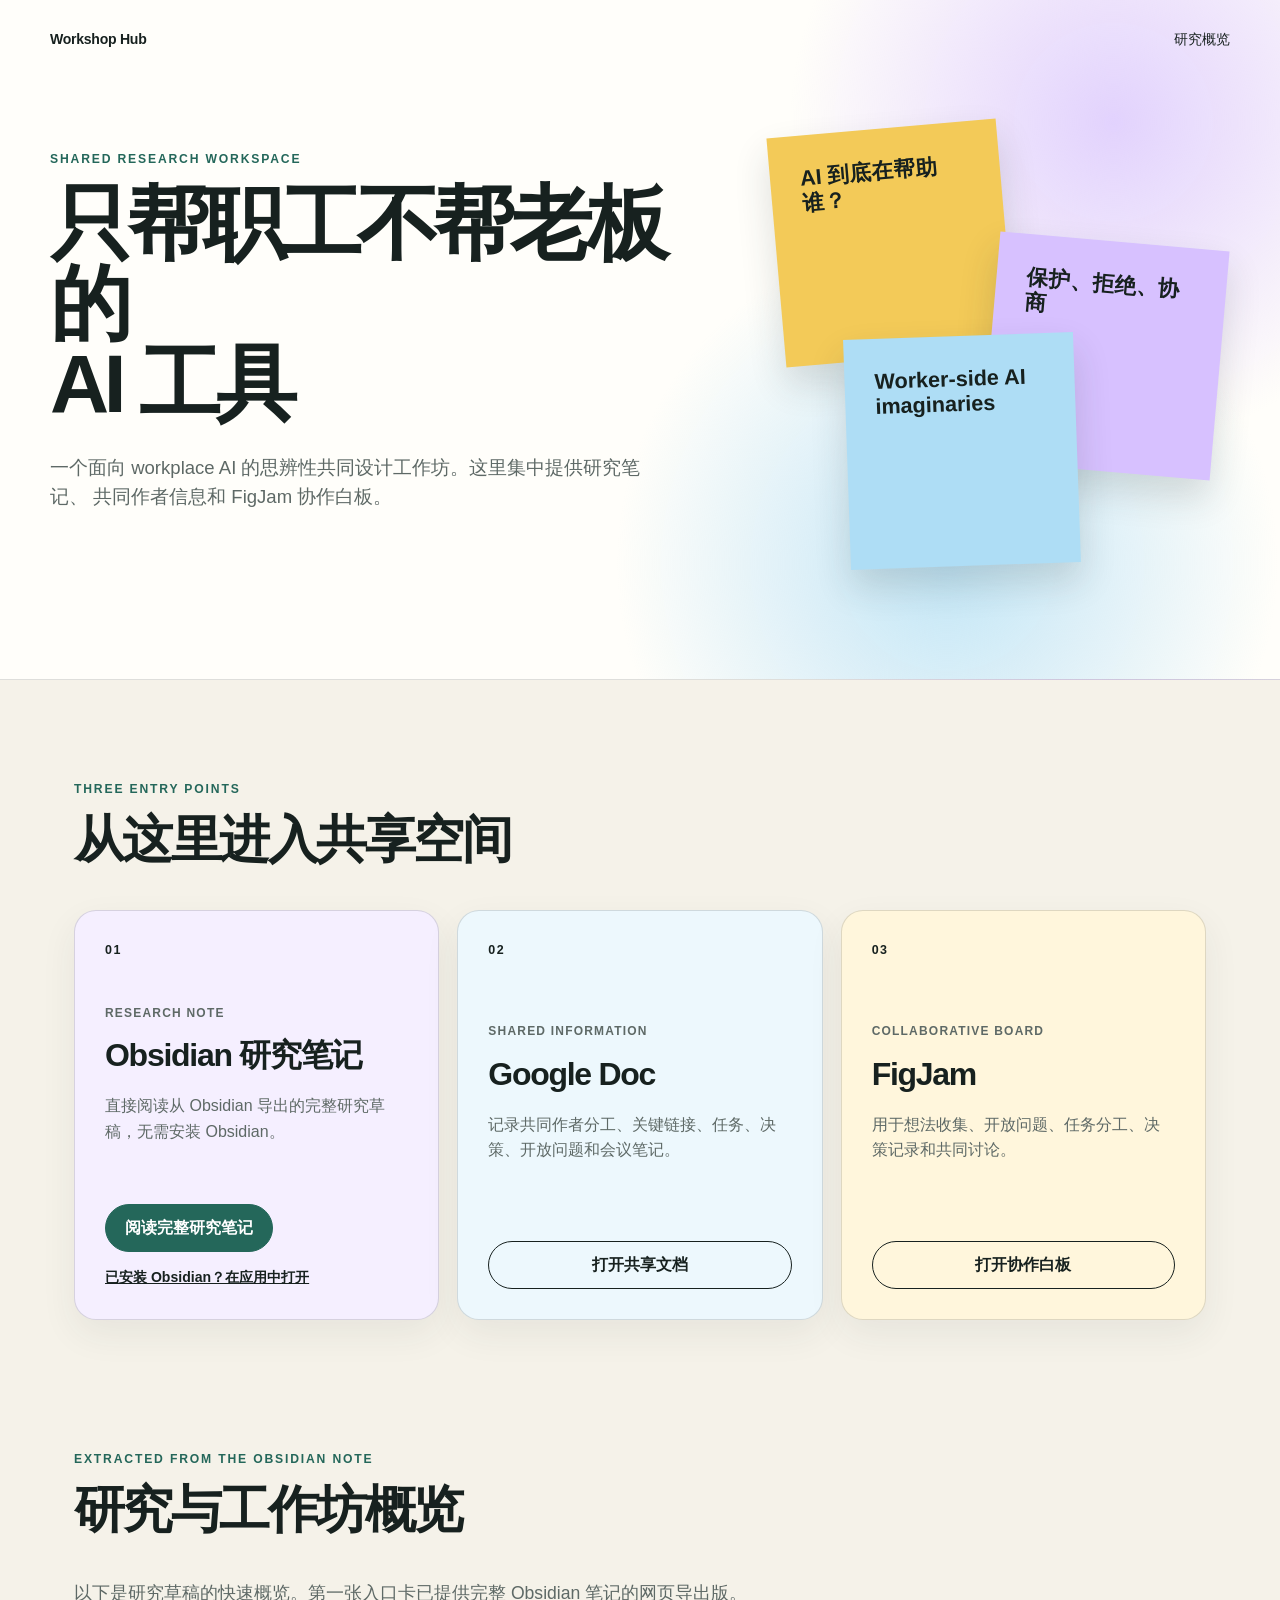
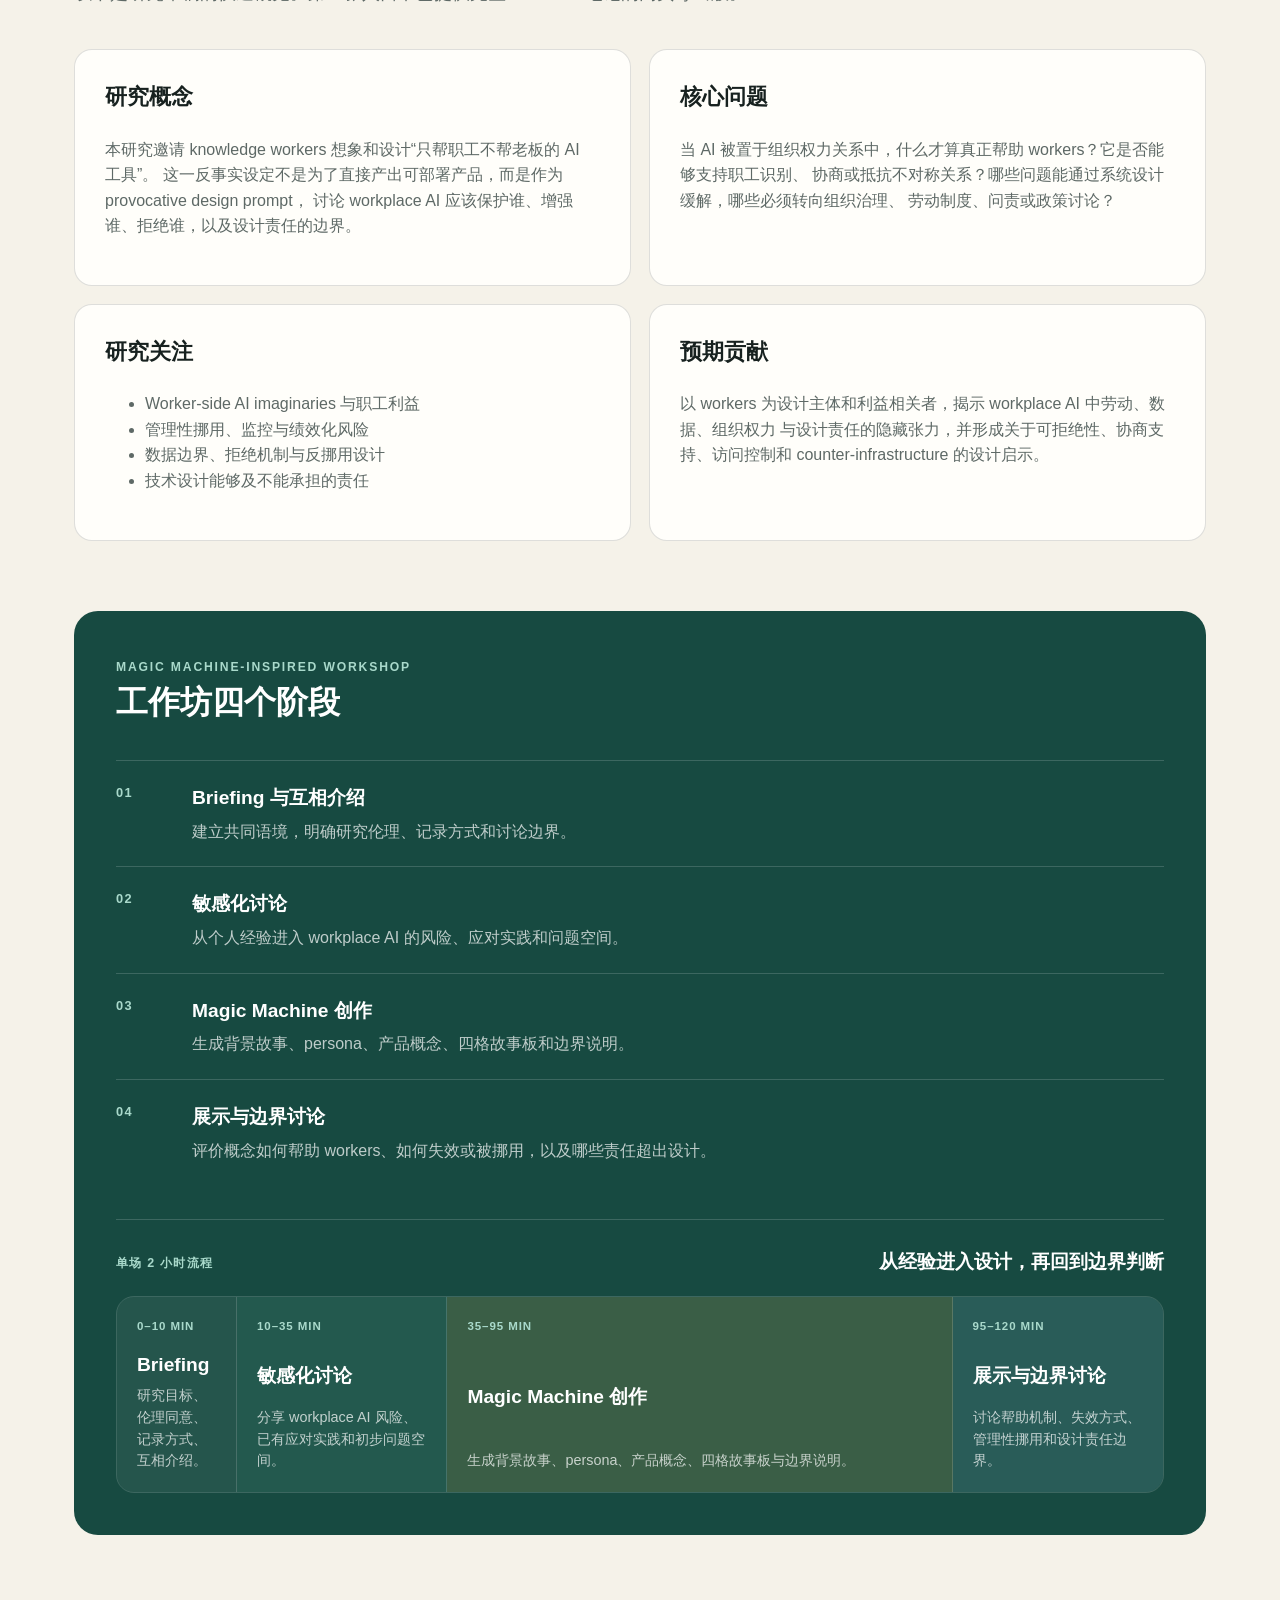
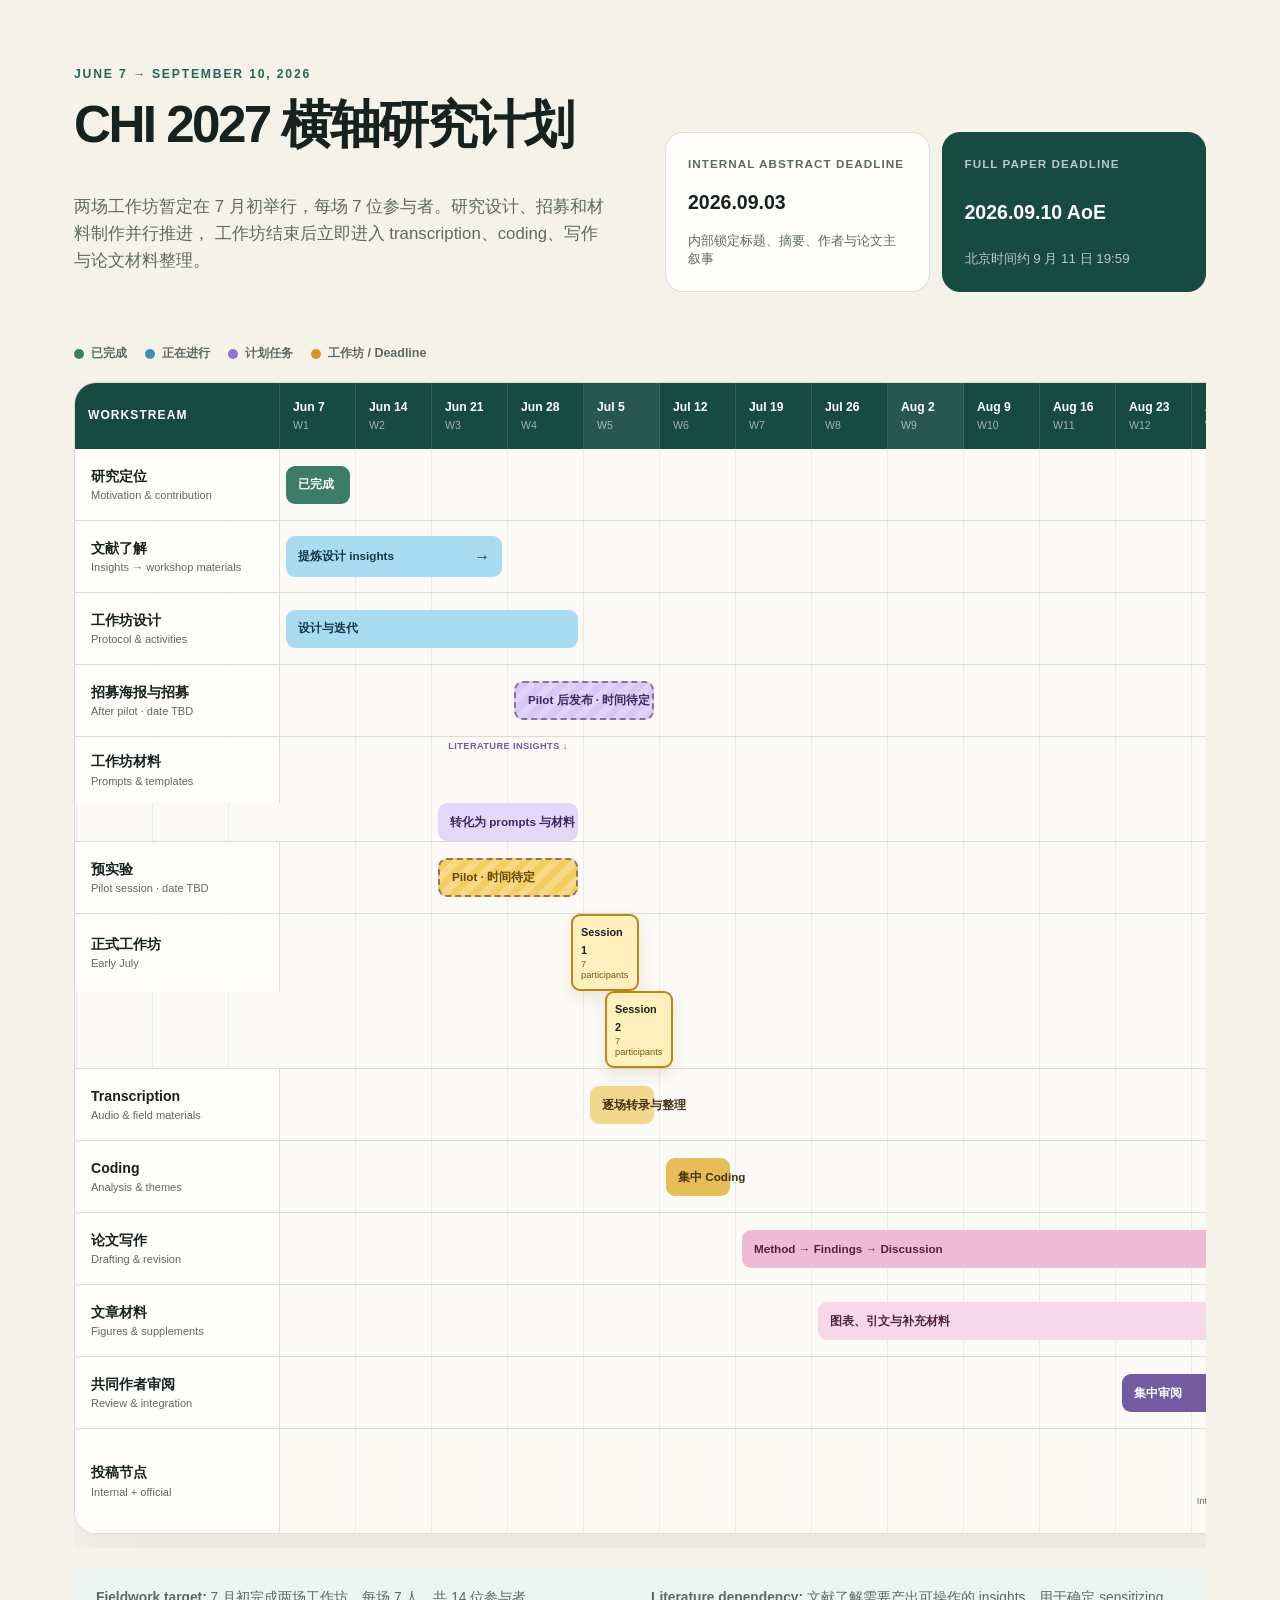
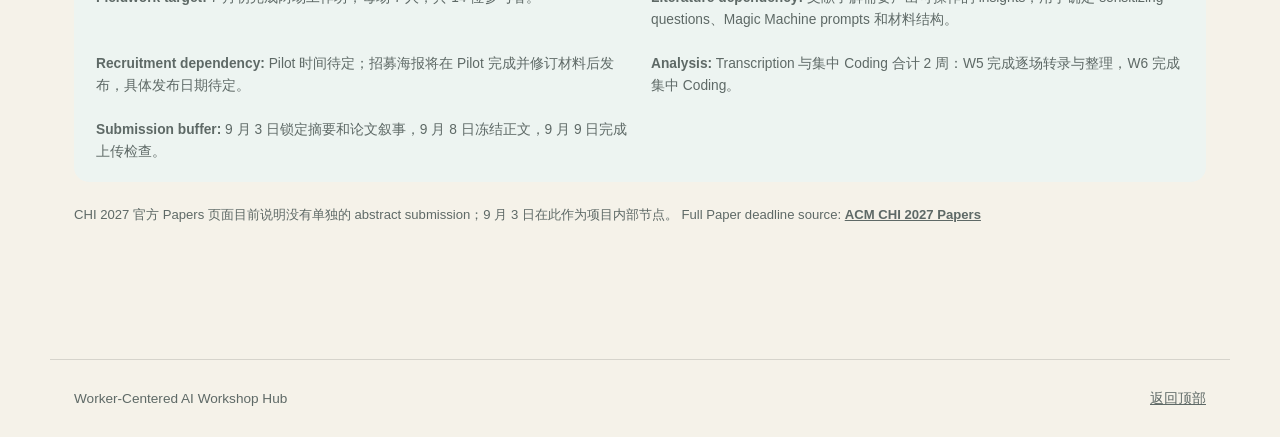
==== commit 937745a6: "Update workshop flow to two hours" ====
--- a/index.html
+++ b/index.html
@@ -162,7 +162,7 @@
         </ol>
         <div class="session-timeline" aria-label="Single workshop session timeline">
           <div class="session-timeline-head">
-            <span>单场 90 分钟流程</span>
+            <span>单场 2 小时流程</span>
             <strong>从经验进入设计，再回到边界判断</strong>
           </div>
           <div class="session-track">
@@ -172,17 +172,17 @@
               <p>研究目标、伦理同意、记录方式、互相介绍。</p>
             </article>
             <article>
-              <span>10–30 min</span>
+              <span>10–35 min</span>
               <strong>敏感化讨论</strong>
               <p>分享 workplace AI 风险、已有应对实践和初步问题空间。</p>
             </article>
             <article>
-              <span>30–75 min</span>
+              <span>35–95 min</span>
               <strong>Magic Machine 创作</strong>
               <p>生成背景故事、persona、产品概念、四格故事板与边界说明。</p>
             </article>
             <article>
-              <span>75–90 min</span>
+              <span>95–120 min</span>
               <strong>展示与边界讨论</strong>
               <p>讨论帮助机制、失效方式、管理性挪用和设计责任边界。</p>
             </article>
--- a/styles.css
+++ b/styles.css
@@ -159,7 +159,7 @@
 .session-track {
   margin-top: 22px;
   display: grid;
-  grid-template-columns: 10fr 20fr 45fr 15fr;
+  grid-template-columns: minmax(120px, 10fr) 25fr 60fr 25fr;
   min-height: 190px;
   overflow: hidden;
   border: 1px solid rgba(255,255,255,.16);
@@ -436,7 +436,7 @@
   .session-timeline-head { display: block; }
   .session-timeline-head strong { display: block; margin-top: 8px; text-align: left; }
   .session-track {
-    grid-template-columns: 160px 210px 310px 210px;
+    grid-template-columns: 160px 240px 380px 240px;
     overflow-x: auto;
   }
   .session-track article { min-height: 190px; }
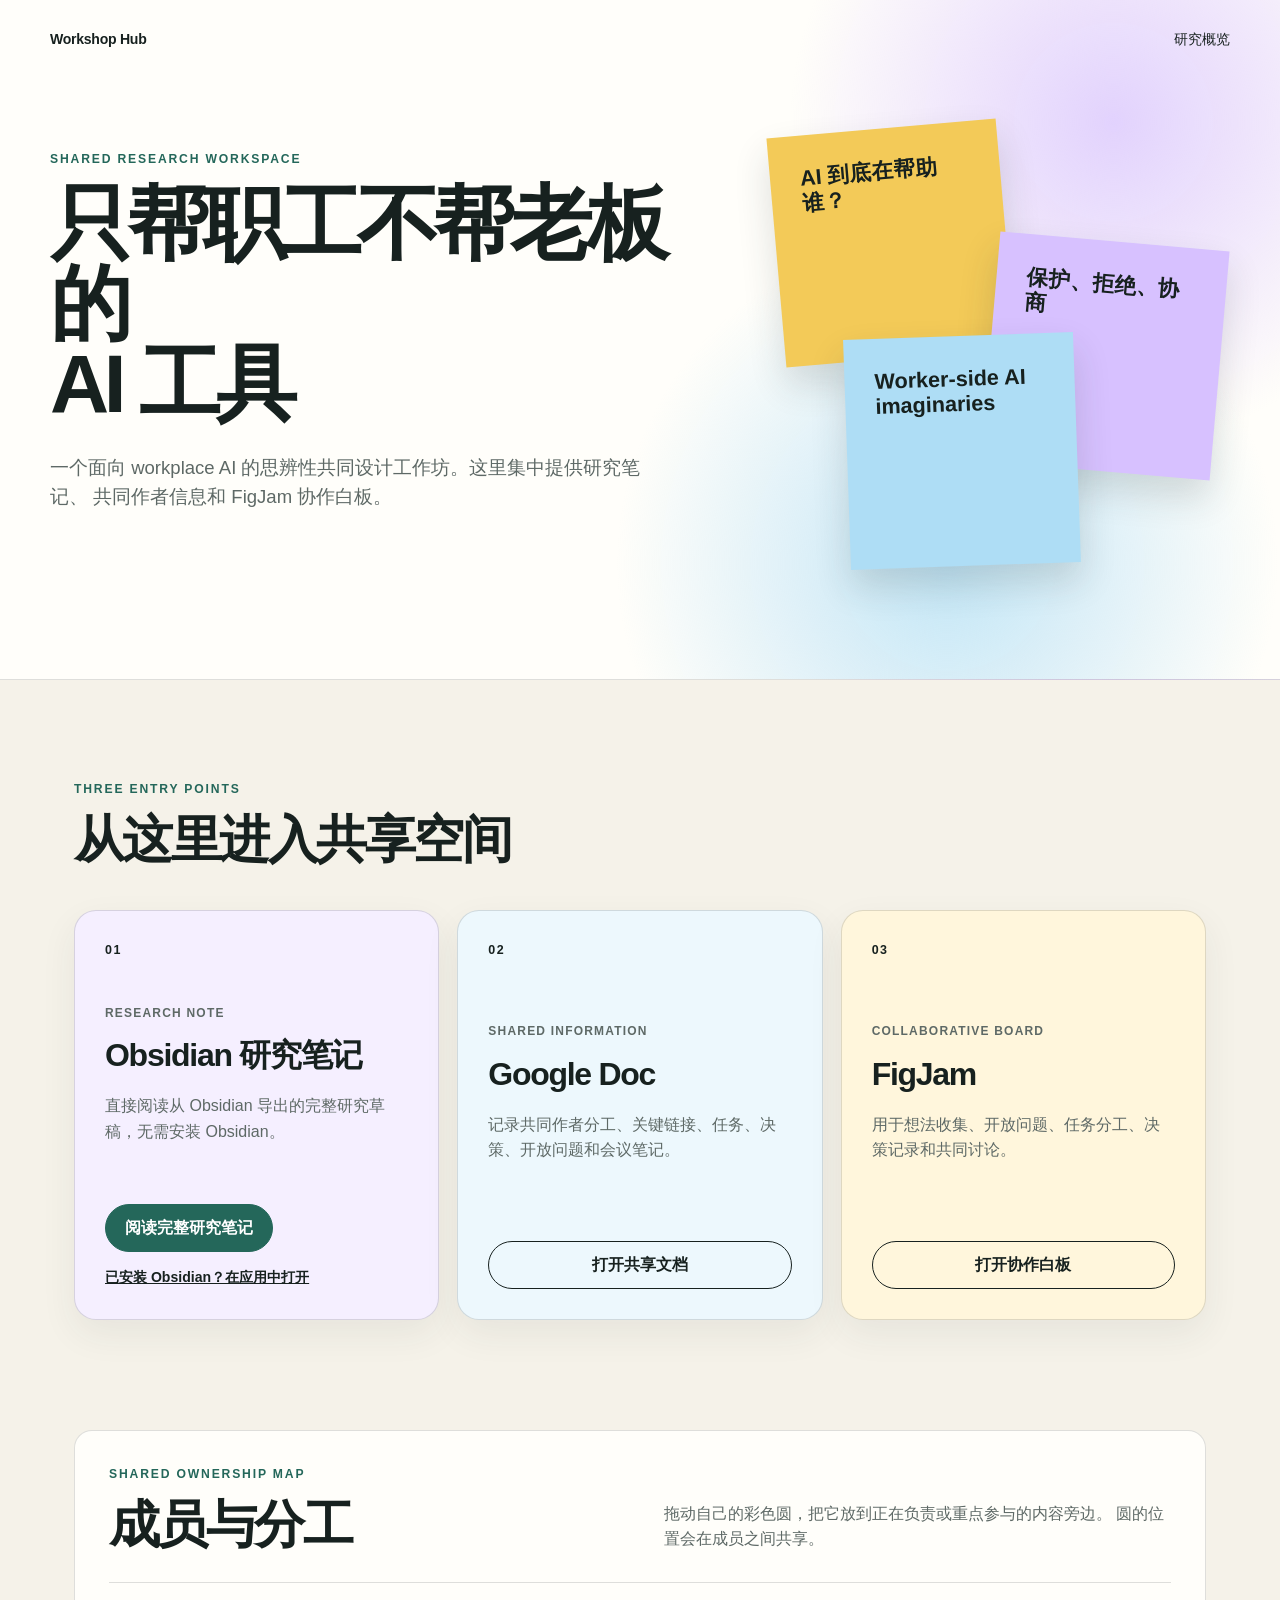
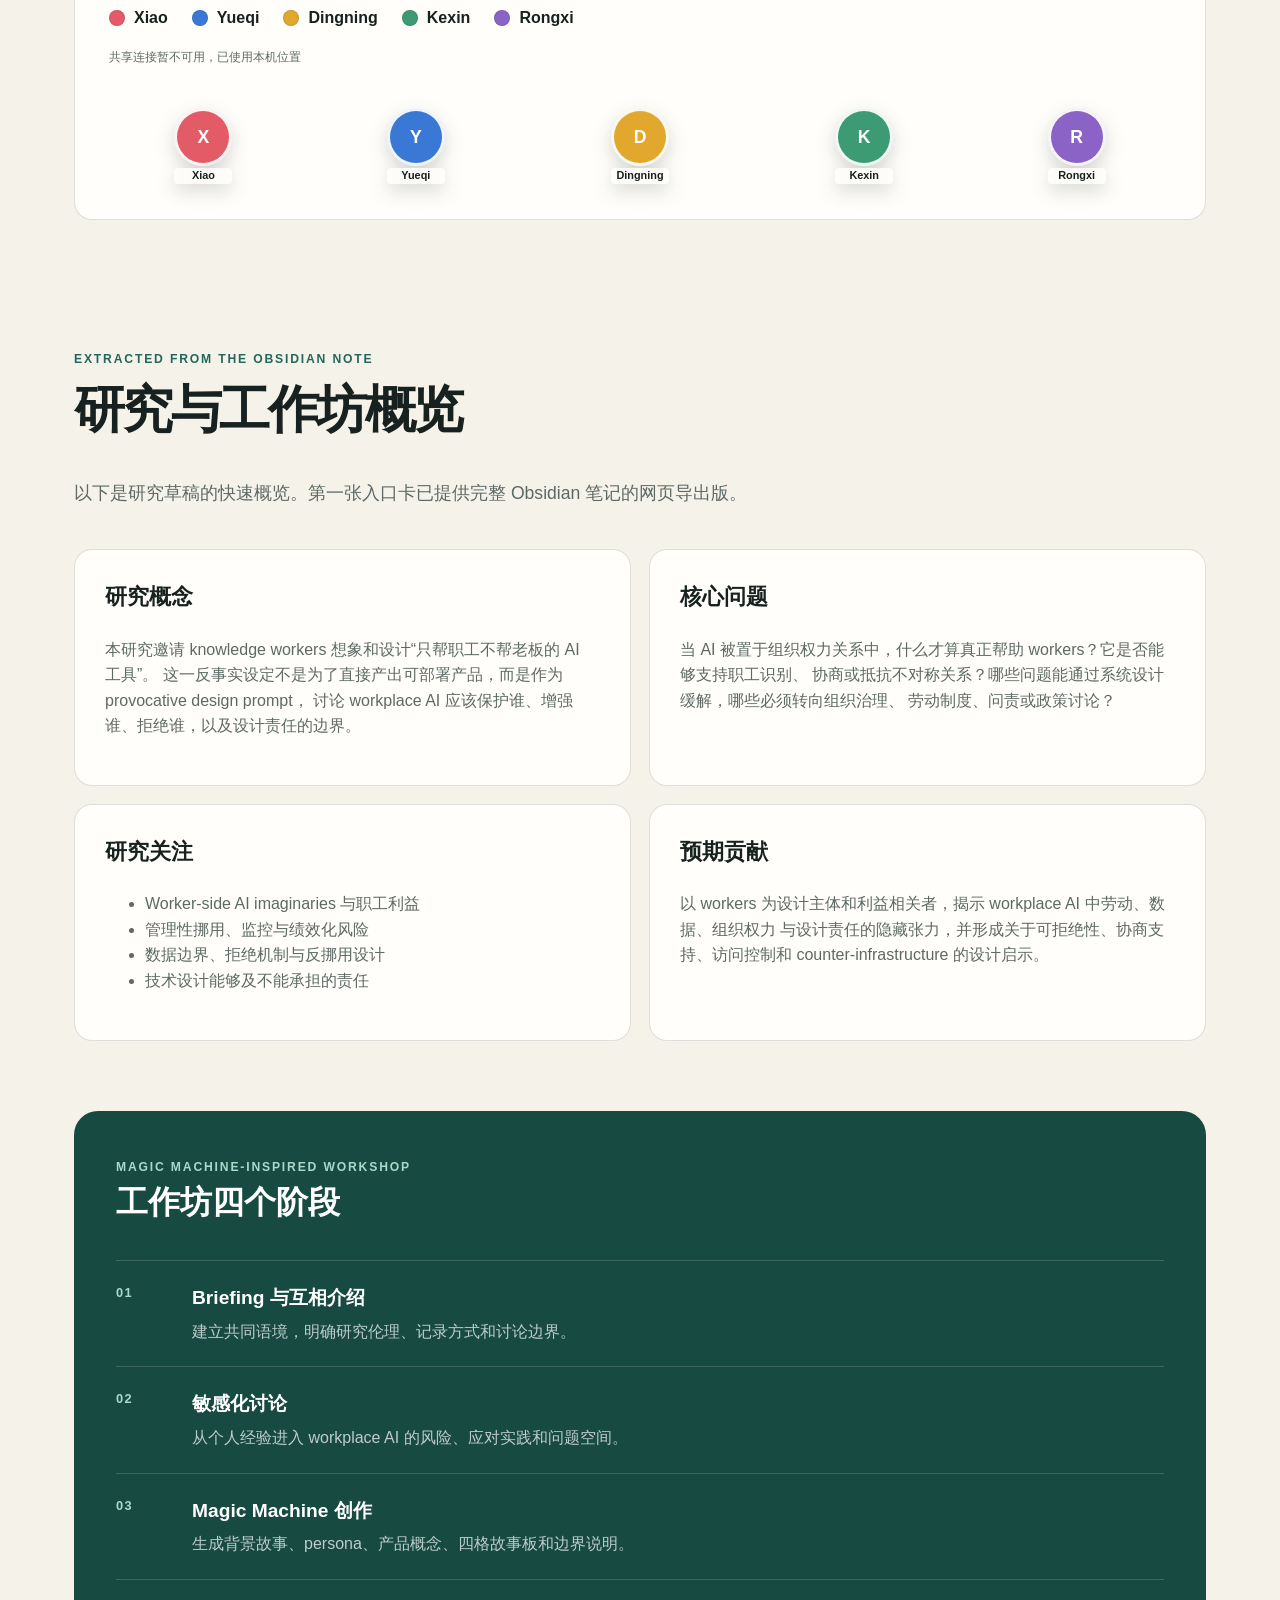
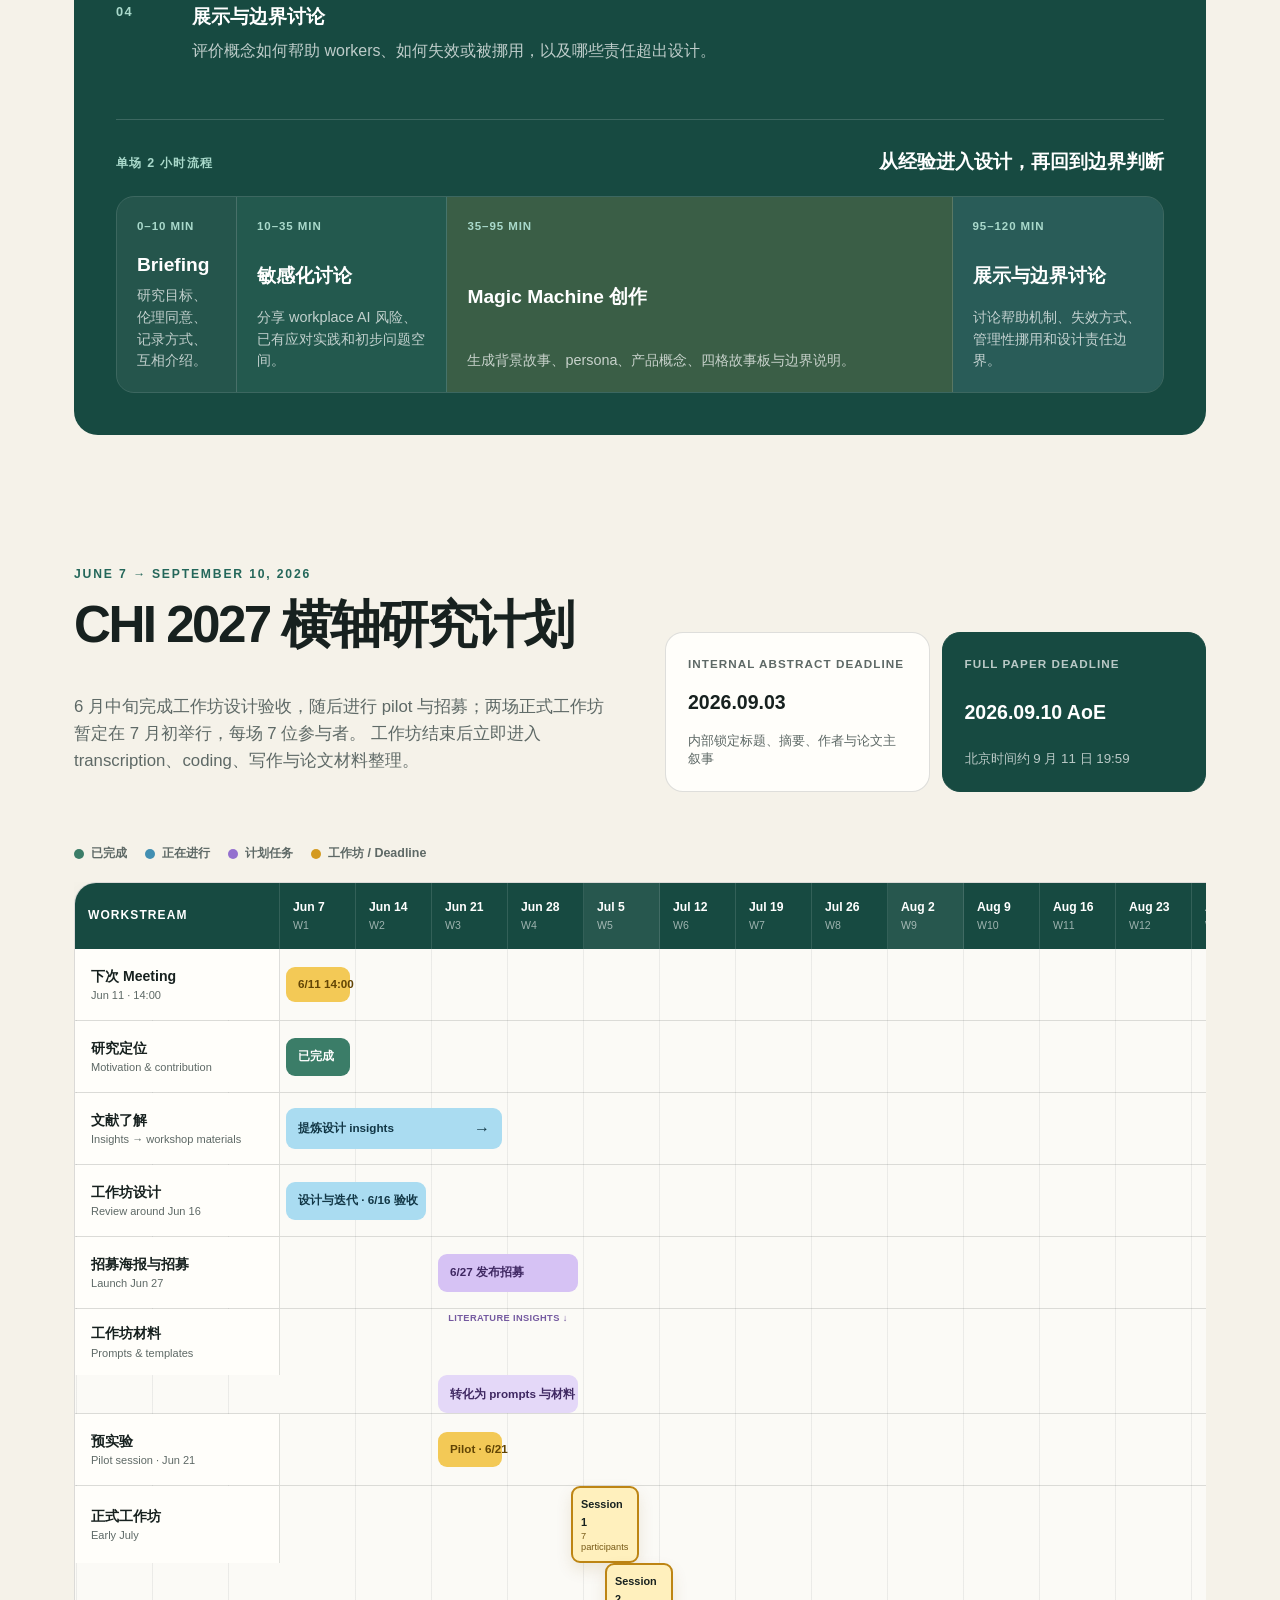
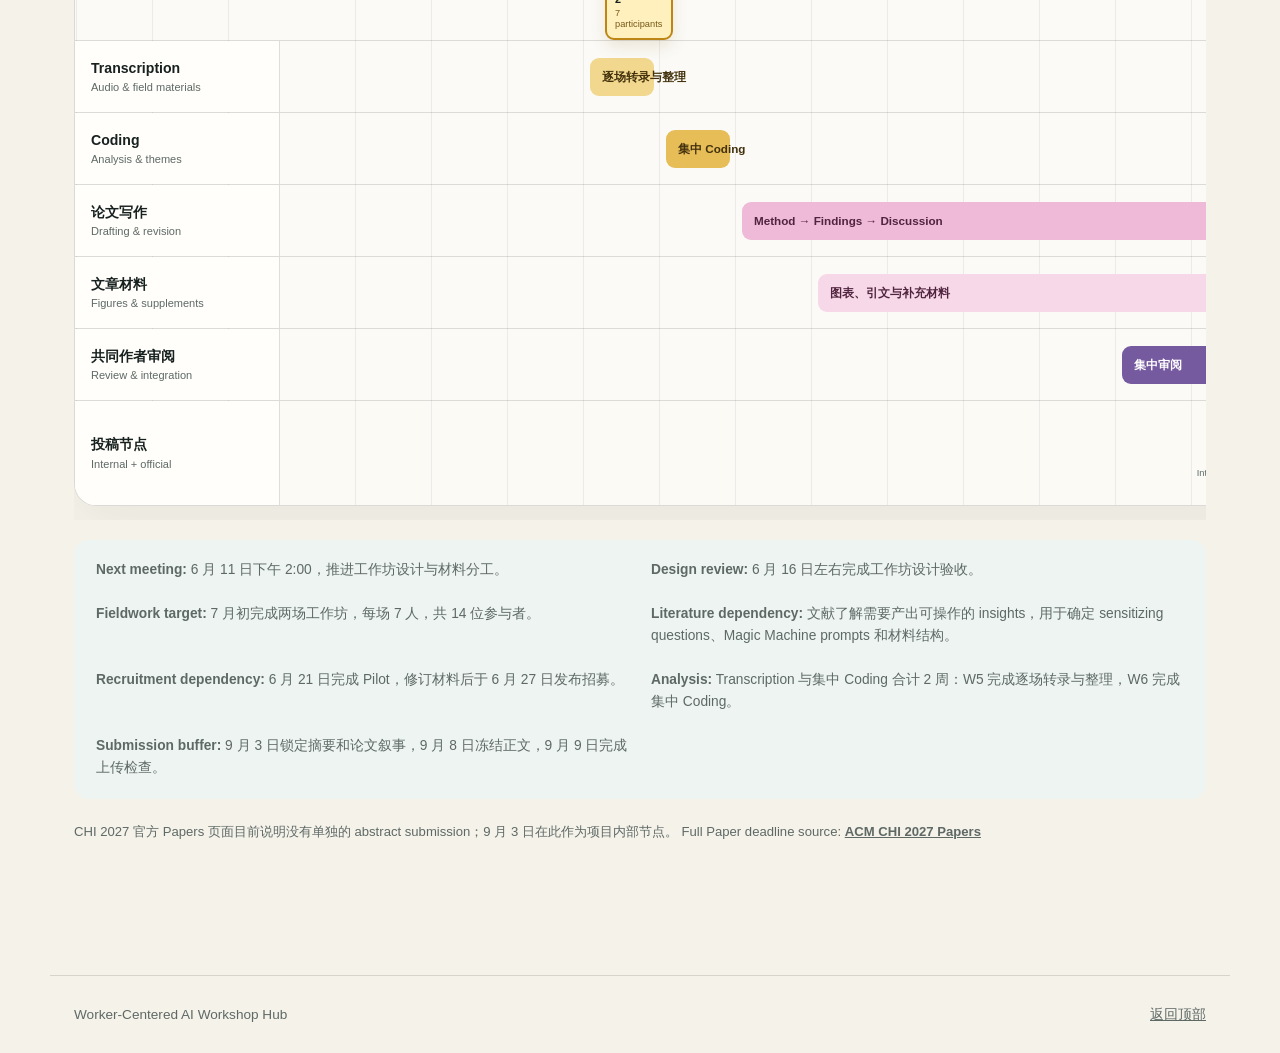
==== commit 253509d8: "Add shared member roles and update workshop timeline" ====
--- a/index.html
+++ b/index.html
@@ -15,7 +15,7 @@
   <meta name="twitter:title" content="Worker-Centered AI Workshop Hub">
   <meta name="twitter:description" content="研究笔记、共享文档与协作白板的统一入口。">
   <meta name="twitter:image" content="https://xuexiao-sean.github.io/worker-centered-ai-workshop/preview.png">
-  <link rel="stylesheet" href="styles.css?v=workshop-flow-timeline">
+  <link rel="stylesheet" href="styles.css?v=member-roles">
 </head>
 <body>
   <header class="hero">
@@ -90,6 +90,27 @@
           >打开协作白板</a>
         </article>
       </div>
+    </section>
+
+    <section class="member-section" id="members" aria-labelledby="members-title">
+      <div class="member-intro">
+        <div>
+          <p class="eyebrow">Shared ownership map</p>
+          <h2 id="members-title">成员与分工</h2>
+        </div>
+        <p>
+          拖动自己的彩色圆，把它放到正在负责或重点参与的内容旁边。
+          圆的位置会在成员之间共享。
+        </p>
+      </div>
+      <div class="member-home" aria-label="Workshop members">
+        <div class="member-key"><i style="--member-color:#e45b68"></i><span>Xiao</span></div>
+        <div class="member-key"><i style="--member-color:#3978d4"></i><span>Yueqi</span></div>
+        <div class="member-key"><i style="--member-color:#e2a82d"></i><span>Dingning</span></div>
+        <div class="member-key"><i style="--member-color:#3c9b73"></i><span>Kexin</span></div>
+        <div class="member-key"><i style="--member-color:#8b63c7"></i><span>Rongxi</span></div>
+      </div>
+      <p class="member-status" id="member-status" aria-live="polite">正在连接共享位置…</p>
     </section>
 
     <section class="overview" id="overview" aria-labelledby="overview-title">
@@ -197,7 +218,7 @@
           <p class="eyebrow">June 7 → September 10, 2026</p>
           <h2 id="timeline-title">CHI 2027 横轴研究计划</h2>
           <p class="timeline-lead">
-            两场工作坊暂定在 7 月初举行，每场 7 位参与者。研究设计、招募和材料制作并行推进，
+            6 月中旬完成工作坊设计验收，随后进行 pilot 与招募；两场正式工作坊暂定在 7 月初举行，每场 7 位参与者。
             工作坊结束后立即进入 transcription、coding、写作与论文材料整理。
           </p>
         </div>
@@ -243,6 +264,10 @@
           </div>
 
           <div class="gantt-row">
+            <div class="row-label"><strong>下次 Meeting</strong><span>Jun 11 · 14:00</span></div>
+            <div class="bar event slim" style="--start: 1; --span: 1;">6/11 14:00</div>
+          </div>
+          <div class="gantt-row">
             <div class="row-label"><strong>研究定位</strong><span>Motivation & contribution</span></div>
             <div class="bar done" style="--start: 1; --span: 1;">已完成</div>
           </div>
@@ -251,12 +276,12 @@
             <div class="bar active insight-bar" style="--start: 1; --span: 3;">提炼设计 insights</div>
           </div>
           <div class="gantt-row">
-            <div class="row-label"><strong>工作坊设计</strong><span>Protocol & activities</span></div>
-            <div class="bar active" style="--start: 1; --span: 4;">设计与迭代</div>
-          </div>
-          <div class="gantt-row">
-            <div class="row-label"><strong>招募海报与招募</strong><span>After pilot · date TBD</span></div>
-            <div class="bar plan dashed" style="--start: 4; --span: 2;">Pilot 后发布 · 时间待定</div>
+            <div class="row-label"><strong>工作坊设计</strong><span>Review around Jun 16</span></div>
+            <div class="bar active" style="--start: 1; --span: 2;">设计与迭代 · 6/16 验收</div>
+          </div>
+          <div class="gantt-row">
+            <div class="row-label"><strong>招募海报与招募</strong><span>Launch Jun 27</span></div>
+            <div class="bar plan" style="--start: 3; --span: 2;">6/27 发布招募</div>
           </div>
           <div class="gantt-row">
             <div class="row-label"><strong>工作坊材料</strong><span>Prompts & templates</span></div>
@@ -264,8 +289,8 @@
             <div class="bar plan purple" style="--start: 3; --span: 2;">转化为 prompts 与材料</div>
           </div>
           <div class="gantt-row">
-            <div class="row-label"><strong>预实验</strong><span>Pilot session · date TBD</span></div>
-            <div class="bar event slim dashed" style="--start: 3; --span: 2;">Pilot · 时间待定</div>
+            <div class="row-label"><strong>预实验</strong><span>Pilot session · Jun 21</span></div>
+            <div class="bar event slim" style="--start: 3; --span: 1;">Pilot · 6/21</div>
           </div>
           <div class="gantt-row workshop-row">
             <div class="row-label"><strong>正式工作坊</strong><span>Early July</span></div>
@@ -309,9 +334,11 @@
       </div>
 
       <div class="timeline-notes">
+        <p><strong>Next meeting:</strong> 6 月 11 日下午 2:00，推进工作坊设计与材料分工。</p>
+        <p><strong>Design review:</strong> 6 月 16 日左右完成工作坊设计验收。</p>
         <p><strong>Fieldwork target:</strong> 7 月初完成两场工作坊，每场 7 人，共 14 位参与者。</p>
         <p><strong>Literature dependency:</strong> 文献了解需要产出可操作的 insights，用于确定 sensitizing questions、Magic Machine prompts 和材料结构。</p>
-        <p><strong>Recruitment dependency:</strong> Pilot 时间待定；招募海报将在 Pilot 完成并修订材料后发布，具体发布日期待定。</p>
+        <p><strong>Recruitment dependency:</strong> 6 月 21 日完成 Pilot，修订材料后于 6 月 27 日发布招募。</p>
         <p><strong>Analysis:</strong> Transcription 与集中 Coding 合计 2 周：W5 完成逐场转录与整理，W6 完成集中 Coding。</p>
         <p><strong>Submission buffer:</strong> 9 月 3 日锁定摘要和论文叙事，9 月 8 日冻结正文，9 月 9 日完成上传检查。</p>
       </div>
@@ -323,9 +350,29 @@
     </section>
   </main>
 
+  <div class="member-markers" aria-label="Draggable member responsibility markers">
+    <button class="member-marker" type="button" data-member="xiao" style="--member-color:#e45b68" aria-label="拖动 Xiao 的分工标记">
+      <span>X</span><strong>Xiao</strong>
+    </button>
+    <button class="member-marker" type="button" data-member="yueqi" style="--member-color:#3978d4" aria-label="拖动 Yueqi 的分工标记">
+      <span>Y</span><strong>Yueqi</strong>
+    </button>
+    <button class="member-marker" type="button" data-member="dingning" style="--member-color:#e2a82d" aria-label="拖动 Dingning 的分工标记">
+      <span>D</span><strong>Dingning</strong>
+    </button>
+    <button class="member-marker" type="button" data-member="kexin" style="--member-color:#3c9b73" aria-label="拖动 Kexin 的分工标记">
+      <span>K</span><strong>Kexin</strong>
+    </button>
+    <button class="member-marker" type="button" data-member="rongxi" style="--member-color:#8b63c7" aria-label="拖动 Rongxi 的分工标记">
+      <span>R</span><strong>Rongxi</strong>
+    </button>
+  </div>
+
   <footer>
     <p>Worker-Centered AI Workshop Hub</p>
     <a href="#top">返回顶部</a>
   </footer>
+  <script src="collaboration-config.js?v=20260609"></script>
+  <script src="collaboration.js?v=20260609"></script>
 </body>
 </html>
--- a/styles.css
+++ b/styles.css
@@ -81,7 +81,7 @@
 .sticky.yellow { top: 12px; left: 10%; transform: rotate(-5deg); background: var(--yellow); }
 .sticky.violet { top: 125px; right: 2%; transform: rotate(5deg); background: var(--violet); }
 .sticky.blue { bottom: 0; left: 24%; transform: rotate(-2deg); background: var(--blue); }
-main { max-width: 1180px; margin: auto; padding: 100px 24px 120px; }
+main { position: relative; max-width: 1180px; margin: auto; padding: 100px 24px 120px; }
 .section-heading { max-width: 700px; margin-bottom: 38px; }
 h2 { font-size: clamp(2.4rem, 4vw, 4.5rem); line-height: 1.05; letter-spacing: -.05em; }
 .entry-grid { display: grid; grid-template-columns: repeat(3, 1fr); gap: 18px; }
@@ -98,6 +98,85 @@
 .obsidian-card { background: #f5efff; }
 .doc-card { background: #edf8fd; }
 .figjam-card { background: #fff6dc; }
+.member-section {
+  margin-top: 110px;
+  min-height: 390px;
+  padding: 34px;
+  border: 1px solid var(--line);
+  border-radius: 18px;
+  background: var(--surface);
+}
+.member-intro {
+  display: grid;
+  grid-template-columns: 1fr 1fr;
+  gap: 48px;
+  align-items: end;
+}
+.member-intro h2 { margin-bottom: 0; }
+.member-intro > p { margin: 0; color: var(--muted); }
+.member-home {
+  margin-top: 30px;
+  display: flex;
+  flex-wrap: wrap;
+  gap: 12px 24px;
+  padding-top: 22px;
+  border-top: 1px solid var(--line);
+}
+.member-key { display: inline-flex; align-items: center; gap: 9px; font-weight: 760; }
+.member-key i {
+  width: 16px;
+  height: 16px;
+  flex: 0 0 16px;
+  border-radius: 50%;
+  background: var(--member-color);
+  box-shadow: inset 0 0 0 1px rgba(23,33,31,.12);
+}
+.member-status { margin: 18px 0 0; color: var(--muted); font-size: .78rem; }
+.member-markers {
+  position: absolute;
+  inset: 0;
+  z-index: 20;
+  pointer-events: none;
+}
+.member-marker {
+  position: absolute;
+  width: 58px;
+  height: 80px;
+  padding: 0;
+  border: 0;
+  color: var(--ink);
+  background: transparent;
+  cursor: grab;
+  touch-action: none;
+  pointer-events: auto;
+  user-select: none;
+  filter: drop-shadow(0 7px 9px rgba(23,33,31,.18));
+}
+.member-marker:active { cursor: grabbing; }
+.member-marker span {
+  width: 58px;
+  height: 58px;
+  display: grid;
+  place-items: center;
+  border: 3px solid rgba(255,255,255,.92);
+  border-radius: 50%;
+  color: white;
+  background: var(--member-color);
+  font-size: 1.1rem;
+  font-weight: 850;
+}
+.member-marker strong {
+  display: block;
+  margin-top: 2px;
+  padding: 1px 5px;
+  border-radius: 4px;
+  background: rgba(255,254,250,.9);
+  font-size: .68rem;
+  font-weight: 800;
+  line-height: 1.25;
+  white-space: nowrap;
+}
+.member-marker.is-dragging { z-index: 100; transform: scale(1.08); }
 .card-number { font-size: .78rem; font-weight: 850; letter-spacing: .12em; }
 .card-kicker { margin-bottom: 7px; color: var(--muted); font-size: .75rem; font-weight: 800; text-transform: uppercase; letter-spacing: .1em; }
 .entry-card h3 { margin-bottom: 12px; font-size: 2rem; letter-spacing: -.04em; }
@@ -424,7 +503,7 @@
 }
 footer p { margin: 0; }
 @media (max-width: 850px) {
-  .hero-grid, .entry-grid, .content-grid, .timeline-header { grid-template-columns: 1fr; }
+  .hero-grid, .entry-grid, .content-grid, .timeline-header, .member-intro { grid-template-columns: 1fr; }
   .hero-grid { padding-top: 80px; }
   .sticky-stack { min-height: 420px; }
   .entry-card { min-height: 330px; }
@@ -433,6 +512,10 @@
   .hero { min-height: auto; }
   .sticky { width: 180px; min-height: 180px; padding: 22px; font-size: 1.05rem; }
   .workshop-flow { padding: 28px 22px; }
+  .member-section { padding: 26px 22px; }
+  .member-home { gap: 10px 18px; }
+  .member-marker { width: 52px; height: 72px; }
+  .member-marker span { width: 52px; height: 52px; }
   .session-timeline-head { display: block; }
   .session-timeline-head strong { display: block; margin-top: 8px; text-align: left; }
   .session-track {
